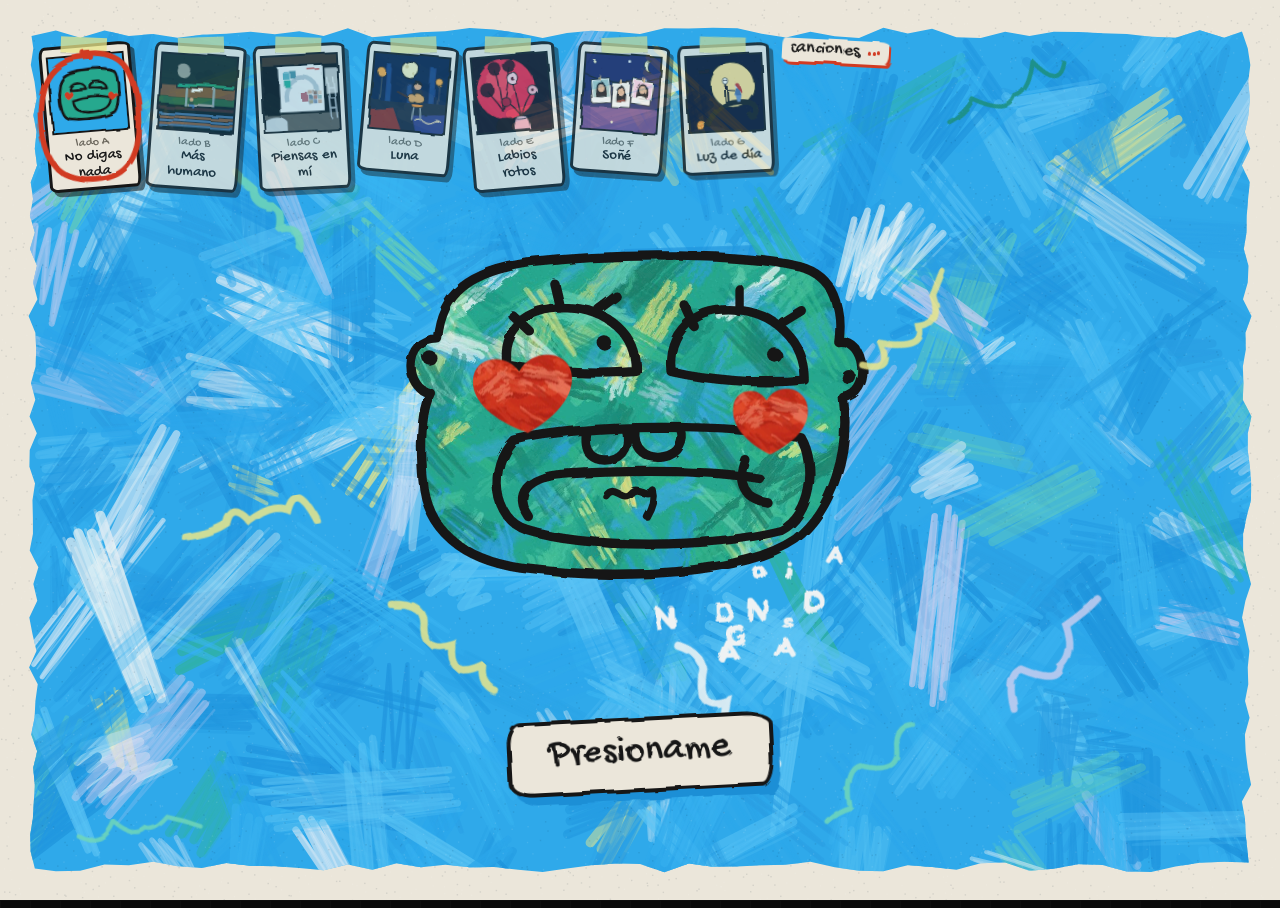
==== index.html @ a1412877 "Septima cancion" ====
<!DOCTYPE html>
<html lang="en" >
<head>
  <meta charset="UTF-8">
  <meta name="viewport" content="width=device-width, initial-scale=1.0">
  <title>ashl_eyvargas</title>
  <link rel="stylesheet" href="https://public.codepenassets.com/css/reset-2.0.min.css">
<link rel="stylesheet" href="css/style.css">
<link rel="stylesheet" href="https://fonts.googleapis.com/css2?family=Fredoka:wght@700&family=Caveat:wght@700&family=Gochi+Hand&display=swap">
<link rel="stylesheet" href="css/escena.css">
<link rel="stylesheet" href="css/humano.css">
<link rel="stylesheet" href="css/alvafro.css">
<link rel="stylesheet" href="css/luna.css">
<link rel="stylesheet" href="css/labios.css">
<link rel="stylesheet" href="css/sone.css">
<link rel="stylesheet" href="css/luz.css">

</head>
<body>
<div id="main-content">
  <div class="container" id="start-btn-container">
    <button id="start-btn" class="button"></button>
  </div>
  <audio id="bg-music" src="musica/LATIN MAFIA - No digas nada (LYRIC VIDEO).mp3" preload="none"></audio>
  <div id="escena"></div>
  <div id="escena-humano"></div>
  <div id="escena-alvafro"></div>
  <div id="escena-luna"></div>
  <div id="escena-labios"></div>
  <div id="escena-sone"></div>
  <div id="escena-luz"></div>
  <div id="subtitulo"></div>
  <canvas id="galaxy-canvas" style="display:none;opacity:0;will-change:opacity;position:fixed;top:0;left:0;width:100vw;height:100vh;z-index:10;"></canvas>
  <div class="wrapper" style="display:none;">
      <div class="flower"></div>
  </div>
  <div class="flower-message" style="display:none;"></div>
</div>
<style>
/* Eliminado keyframes spin: no se usa loader */
</style>
<!-- partial -->
<script src="js/main.js" defer></script>
<script src="js/letra.js" defer></script>
<script src="js/escena.js" defer></script>
<script src="js/letra-humano.js" defer></script>
<script src="js/escena-humano.js" defer></script>
<script src="js/letra-alvafro.js" defer></script>
<script src="js/escena-alvafro.js" defer></script>
<script src="js/letra-luna.js" defer></script>
<script src="js/escena-luna.js" defer></script>
<script src="js/letra-labios.js" defer></script>
<script src="js/escena-labios.js" defer></script>
<script src="js/letra-sone.js" defer></script>
<script src="js/escena-sone.js" defer></script>
<script src="js/letra-luz.js" defer></script>
<script src="js/escena-luz.js" defer></script>
<script src="js/menu.js" defer></script>

</body>
</html>
---- css/style.css ----
.flower-message {
  position: absolute;
  top: 50%;
  left: calc(50vw + 16vmin);
  transform: translateY(-50%);
  color: #fff;
  font-family: 'Montserrat', 'Arial Black', Arial, sans-serif;
  font-weight: 900;
  text-transform: uppercase;
  letter-spacing: -2px;
  z-index: 10;
  white-space: nowrap;
  opacity: 0;
  transition: opacity 0.7s;
  /* Solo texto, sin fondo ni contorno */
  /* Removed font-size, background, padding, border, shadow, and extra spacing */
}
HTML, BODY {
  height: 100%;
  overflow: hidden;
}

BODY {
  background: #0a0a0a;
  background-image: linear-gradient(#0f0f0f 1px, transparent 1px), linear-gradient(to right, #0f0f0f 1px, transparent 1px);
  background-size: 3.3333333333vmin 3.3333333333vmin;
}

.range {
  /* display: none; */
  position: absolute;
}

.wrapper {
  position: absolute;
  top: 0;
  right: 0;
  bottom: 0;
  left: 0;
  margin: auto;
  width: 10vmin;
  height: 10vmin;
  font-size: 10vmin;
  transform: rotateX(-45deg);
  transform-style: preserve-3d;
  animation: move-left 1.5s cubic-bezier(.7,0,.3,1) 1 forwards;
}
@keyframes move-left {
  0% {
    transform: rotateX(-45deg) translateX(0);
  }
  100% {
    transform: rotateX(-45deg) translateX(-20vw);
  }
}

@keyframes move-up {
  0% {
    transform: rotateX(-45deg) translateY(0);
  }
  100% {
    transform: rotateX(-45deg) translateY(-15vh);
  }
}

@media (max-width: 480px) {
  .wrapper {
    width: 25vmin !important;
    height: 25vmin !important;
    font-size: 15vmin !important;
    animation: move-up 1.2s cubic-bezier(.7,0,.3,1) 1 forwards !important;
    left: 43% !important;
    transform: translateX(-50%) rotateX(-45deg) !important;
  }
  .flower-message {
    position: fixed !important;
    top: auto !important;
    bottom: 10vh !important;
    left: 50% !important;
    transform: translateX(-50%) !important;
    white-space: normal !important;
    font-size: 8vmin !important;
    text-align: center !important;
    max-width: 90vw !important;
    z-index: 100 !important;
  }
}

@media (min-width: 481px) and (max-width: 768px) {
  .wrapper {
    width: 20vmin !important;
    height: 20vmin !important;
    font-size: 12vmin !important;
  }
}

@media (min-width: 769px) and (max-width: 1024px) {
  .wrapper {
    width: 15vmin !important;
    height: 15vmin !important;
    font-size: 10vmin !important;
  }
}

@media (min-width: 1025px) {
  .wrapper {
    width: 12vmin !important;
    height: 12vmin !important;
    font-size: 8vmin !important;
  }
  .flower-message {
    font-size: 6vmin !important;
    left: calc(50vw + 28vmin) !important;
    transform: translateY(-50%) !important;
  }
}

.flower {
  width: 10vmin;
  height: 10vmin;
  -webkit-animation: rotate-flower 30s linear infinite;
          animation: rotate-flower 30s linear infinite;
  transform-style: preserve-3d;
}
.flower:before {
  content: "";
  display: block;
  position: absolute;
  width: 95%;
  height: 95%;
  top: 0;
  right: 0;
  bottom: 0;
  left: 0;
  margin: auto;
  background: radial-gradient(circle, hsl(340,80%,85%) 0%, hsl(320,70%,65%) 60%, hsl(0, 12%, 75%) 100%);   /* Followers - Color de centro */
  border-radius: 50%;
  transform: rotateX(90deg);
}

.petal {
  position: absolute;
  z-index: 20;
  bottom: 80%;
  left: -10vmin;
  transform-style: preserve-3d;
  transform-origin: bottom;
}

.box {
  width: 30vmin;
  transform-style: preserve-3d;
  transform-origin: bottom;
  -webkit-animation: rotate-box 12s infinite;
          animation: rotate-box 12s infinite;
}

.shape {
  width: 0.5em;
  height: 0.5em;
  margin: auto;
  background: currentColor;
  box-shadow: 0.5em 0 0 0, 1em 0 0 0, -1em 0 0 0, -0.5em 0 0 0;
  border-radius: 50%;
}

@-webkit-keyframes rotate-box {
  0% {
    transform: rotateX(3.5deg);
  }
  15% {
    transform: rotateX(3.5deg);
  }
  50% {
    transform: rotateX(-7deg);
  }
  80% {
    transform: rotateX(-7deg);
  }
  100% {
    transform: rotateX(3.5deg);
  }
}

@keyframes rotate-box {
  0% {
    transform: rotateX(3.5deg);
  }
  15% {
    transform: rotateX(3.5deg);
  }
  50% {
    transform: rotateX(-7deg);
  }
  80% {
    transform: rotateX(-7deg);
  }
  100% {
    transform: rotateX(3.5deg);
  }
}
@-webkit-keyframes rotate-flower {
  100% {
    transform: rotateY(360deg);
  }
}
@keyframes rotate-flower {
  100% {
    transform: rotateY(360deg);
  }
}

#galaxy-canvas {
  position: fixed;
  top: 0;
  left: 0;
  width: 100vw;
  height: 100vh;
  pointer-events: none;
  z-index: 1;
  background: transparent;
}

/* From Uiverse.io by Spacious74 */
.container .button {
  font-size: 1.4em;
  padding: 0.6em 0.8em;
  border-radius: 0.5em;
  border: none;
  background-color: #000;
  color: #fff;
  cursor: pointer;
  box-shadow: 2px 2px 3px #000000b4;
}

@media (min-width: 1025px) {
  .container .button {
    font-size: 2.2em;
    padding: 1em 1.5em;
  }
}
.container {
  position: relative;
  padding: 3px;
  background: linear-gradient(90deg, #03a9f4, #f441a5);
  border-radius: 0.9em;
  transition: all 0.4s ease;
}
.container::before {
  content: "";
  position: absolute;
  inset: 0;
  margin: auto;
  border-radius: 0.9em;
  z-index: -10;
  filter: blur(0);
  transition: filter 0.4s ease;
}
.container:hover::before {
  background: linear-gradient(90deg, #03a9f4, #f441a5);
  filter: blur(1.2em);
}
.container:active::before {
  filter: blur(0.2em);
}
---- css/escena.css ----
/* Escena 3D inspirada en la portada "No digas nada": trazos azul/verde, corazones rojos y carita de crayón */
#escena {
  position: fixed;
  inset: 0;
  z-index: 1;
  overflow: hidden;
  opacity: 0;
  pointer-events: none;
  transition: opacity 1.5s;
  perspective: 900px;
  background: #ebe5d8; /* papel */
}
#escena.visible { opacity: 1; }

/* 3 cuadros del fondo que se alternan (animación a mano) */
#escena .lienzo {
  position: absolute;
  inset: 0;
  width: 100%;
  height: 100%;
  opacity: 0;
}

/* mundo 3D que sigue al mouse */
#escena .mundo {
  position: absolute;
  inset: 0;
  transform-style: preserve-3d;
  transform: rotateX(var(--rx, 0deg)) rotateY(var(--ry, 0deg));
  transition: transform .2s ease-out;
}

/* la ilustración: se mueve "a saltitos" como stop-motion */
.carita {
  position: absolute;
  top: 50%;
  left: 50%;
  width: 54vmin;
  height: 45vmin;
  margin: -24vmin 0 0 -27vmin;
  transform-style: preserve-3d;
  animation: carita-flota 5s steps(20) infinite;
}
@keyframes carita-flota {
  0%, 100% { transform: translateY(0) rotateY(-8deg) rotateZ(-1.5deg); }
  25%      { transform: translateY(-1.2vmin) rotateY(0) rotateZ(0) scale(1.02, .98); }
  50%      { transform: translateY(-2vmin) rotateY(8deg) rotateZ(1.5deg); }
  75%      { transform: translateY(-.8vmin) rotateY(0) rotateZ(0) scale(.98, 1.02); }
}
.carita svg * { transform-box: fill-box; }

/* las líneas de marcador se dibujan solas al aparecer */
.carita.dibujando .linea {
  stroke-dasharray: 1;
  animation: trazar 2.4s steps(24) both;
}
.carita.dibujando .ojo .linea { animation-delay: .6s; }
.carita.dibujando .boca .linea { animation-delay: 1.1s; }
@keyframes trazar { from { stroke-dashoffset: 1; } to { stroke-dashoffset: 0; } }
.carita.dibujando .cor { animation: aparece-cor .6s steps(4) 2.2s both, latido 1s steps(4) 2.8s infinite; }
@keyframes aparece-cor { from { transform: scale(0) rotate(-20deg); } to { transform: scale(1); } }
.carita.dibujando .titulo { animation: aparece .5s steps(3) 2.8s both; }
@keyframes aparece { from { opacity: 0; } to { opacity: 1; } }

/* parpadeo */
.carita .ojo {
  transform-origin: center bottom;
  animation: parpadeo 4.5s steps(1) infinite;
}
@keyframes parpadeo {
  0%, 93%, 100% { transform: scaleY(1); }
  95%           { transform: scaleY(.12); }
}
/* pupilas que miran a los lados, a saltos */
.carita .pupila { animation: mirar 6s steps(1) infinite; }
@keyframes mirar {
  0%, 100% { transform: translate(0, 0); }
  20%      { transform: translate(-14px, 4px); }
  45%      { transform: translate(-14px, 4px); }
  55%      { transform: translate(6px, -6px); }
  80%      { transform: translate(-4px, 8px); }
}
/* puntitos de las orejas */
.carita .punto { animation: tiembla .5s steps(2) infinite; }
@keyframes tiembla {
  0%, 100% { transform: translate(0, 0); }
  50%      { transform: translate(2px, -2px); }
}
/* boca nerviosa */
.carita .boca { transform-origin: center; animation: boca 2.2s steps(6) infinite; }
@keyframes boca {
  0%, 100% { transform: scale(1, 1); }
  30%      { transform: scale(1.02, .95) translateY(4px); }
  60%      { transform: scale(.99, 1.04) translateY(-3px); }
}
.carita .nervio { animation: tiembla .35s steps(2) infinite; }
/* corazones de las mejillas */
.carita .cor { transform-origin: center; animation: latido 1s steps(4) infinite; }
@keyframes latido {
  0%, 100% { transform: scale(1); }
  50%      { transform: scale(1.14) rotate(-5deg); }
}
/* letras del título que bailan */
.carita .letra { transform-origin: center; animation: salta 1.4s steps(2) infinite; }
@keyframes salta {
  0%, 100% { transform: translateY(0); }
  50%      { transform: translateY(-5px); }
}

/* corazones pintados que suben a saltitos */
.corazon {
  position: absolute;
  bottom: -10vmin;
  width: 7vmin;
  height: 6vmin;
  animation: sube var(--d, 12s) steps(70) infinite;
  animation-delay: var(--w, 0s);
}
@keyframes sube {
  0%   { transform: translate3d(0, 0, var(--z)) rotate(-12deg) scale(var(--s, 1)); opacity: 0; }
  8%   { opacity: 1; }
  50%  { transform: translate3d(calc(var(--x, 0) / 2), -62vh, var(--z)) rotate(12deg) scale(var(--s, 1)); }
  100% { transform: translate3d(var(--x, 0), -125vh, var(--z)) rotate(-12deg) scale(var(--s, 1)); opacity: 0; }
}

/* rayones de crayón que se dibujan solos y se borran */
.rayon {
  position: absolute;
  width: 22vmin;
  height: 9vmin;
}
.rayon path {
  stroke-dasharray: 1;
  animation: rayar var(--d, 7s) steps(28) infinite;
  animation-delay: var(--w, 0s);
}
@keyframes rayar {
  0%   { stroke-dashoffset: 1; opacity: .85; }
  40%  { stroke-dashoffset: 0; opacity: .85; }
  75%  { stroke-dashoffset: 0; opacity: .85; }
  100% { stroke-dashoffset: -1; opacity: 0; }
}

/* subtítulos */
#subtitulo {
  position: fixed;
  left: 50%;
  bottom: 6vh;
  transform: translateX(-50%);
  z-index: 120;
  width: max-content;
  max-width: 88vw;
  text-align: center;
  line-height: 1.15;
  opacity: 0;
  pointer-events: none;
  filter: url(#marcador); /* el texto también "hierve" como la ilustración */
}
#subtitulo.on { opacity: 1; }
#subtitulo .palabra {
  display: inline-block;
  transform: rotate(var(--rot));
  animation: palabra .4s steps(3) both;
  animation-delay: calc(var(--i) * 90ms);
}
@keyframes palabra {
  from { opacity: 0; transform: translateY(.4em) rotate(calc(var(--rot) * -3)) scale(.6); }
  to   { opacity: 1; transform: rotate(var(--rot)) scale(1); }
}
/* coros de fondo (lo que va entre paréntesis): rojo como los corazones */
#subtitulo .eco {
  display: inline-block;
  margin-left: .3em;
  font-family: 'Caveat', cursive;
  font-weight: 700;
  font-size: .7em;
  text-transform: none;
  letter-spacing: 0;
  color: #e0452a;
  -webkit-text-stroke: 0;
  text-shadow: 1px 1px 0 #161616;
}

/* INTRO: susurro, letra a mano fina en blanco */
#subtitulo.sub-intro {
  font-family: 'Caveat', cursive;
  font-weight: 700;
  font-size: clamp(24px, 4.6vmin, 52px);
  color: #f4f7f2;
  text-shadow: 2px 2px 0 #161616;
  letter-spacing: .5px;
}
#subtitulo.sub-intro .palabra { animation-duration: .7s; }

/* CORO: letras gordas blancas con contorno negro, como "No DiGAs NADA" */
#subtitulo.sub-coro {
  font-family: 'Fredoka', 'Arial Rounded MT Bold', sans-serif;
  font-weight: 700;
  font-size: clamp(26px, 5.6vmin, 64px);
  color: #eef2f3;
  -webkit-text-stroke: .07em #161616;
  paint-order: stroke fill;
  text-shadow: .06em .08em 0 #1f8fd6;
}
#subtitulo.sub-coro .palabra:nth-child(4n+1) { text-transform: uppercase; }
#subtitulo.sub-coro .palabra { animation-name: palabra-coro; }
@keyframes palabra-coro {
  0%   { opacity: 0; transform: scale(1.6) rotate(calc(var(--rot) * 4)); }
  60%  { opacity: 1; transform: scale(.9) rotate(var(--rot)); }
  100% { opacity: 1; transform: scale(1) rotate(var(--rot)); }
}

/* VERSO: marcador negro sobre una tira de papel, como una nota escrita */
#subtitulo.sub-verso {
  font-family: 'Gochi Hand', 'Comic Sans MS', cursive;
  font-size: clamp(20px, 4vmin, 44px);
  color: #161616;
  background: #ebe6da;
  padding: .15em .7em .25em;
  border-radius: 3px 12px 4px 10px / 10px 4px 12px 3px;
  box-shadow: .15em .2em 0 #1f8fd6;
  transform: translateX(-50%) rotate(-1.2deg);
}
#subtitulo.sub-verso .eco { text-shadow: none; }

@media (max-width: 480px) {
  .carita { top: 55%; width: 84vmin; height: 70vmin; margin: -35vmin 0 0 -42vmin; }
  #subtitulo { bottom: 4vh; }
}

/* ---- botón de inicio: etiqueta de papel escrita con marcador ---- */
#start-btn-container {
  top: auto !important;
  bottom: 12vh !important;
  padding: 0 !important;
  background: none !important;
  transform: translateX(-50%) rotate(-3deg) !important;
}
#start-btn-container::before { display: none !important; }
#start-btn-container .button {
  font-family: 'Gochi Hand', 'Comic Sans MS', cursive;
  font-size: clamp(22px, 4.2vmin, 40px);
  color: #161616;
  background: #ebe6da;
  border: 4px solid #161616;
  border-radius: 14px 30px 12px 26px / 24px 12px 28px 14px; /* borde chueco, hecho a mano */
  padding: .25em 1em .35em;
  box-shadow: .18em .22em 0 #1f8fd6;
  cursor: pointer;
  filter: url(#marcador);
  animation: boton-salta 1.4s steps(2) infinite;
}
#start-btn-container .button:hover { background: #fff; box-shadow: .18em .22em 0 #d0351f; }
#start-btn-container .button:active { transform: translate(.12em, .15em); box-shadow: .06em .07em 0 #1f8fd6; }
@keyframes boton-salta {
  0%, 100% { transform: rotate(0); }
  50%      { transform: rotate(2deg) translateY(-3px); }
}

/* ---- mensajes de la flor: mismo estilo que el título de la portada ---- */
.flower-message {
  font-family: 'Fredoka', 'Arial Rounded MT Bold', sans-serif !important;
  font-weight: 700 !important;
  text-transform: none !important;
  letter-spacing: 0 !important;
  line-height: 1.1;
  color: #eef2f3;
  -webkit-text-stroke: .07em #161616;
  paint-order: stroke fill;
  text-shadow: .06em .08em 0 #1f8fd6;
  white-space: normal !important;
  filter: url(#marcador);
}
/* esquina de arriba a la derecha (frente al menú de canciones), para no tapar la escena */
@media (min-width: 481px) {
  .flower-message {
    position: fixed !important;
    font-size: clamp(20px, 3.6vmin, 42px) !important;
    top: calc(3.5vmin + 18px) !important;
    left: auto !important;
    right: calc(3.5vmin + 22px);
    max-width: 22vw;
    text-align: right;
    transform: rotate(3deg) !important;
  }
}
@media (max-width: 480px) {
  .flower-message {
    top: 9vh !important;
    bottom: auto !important;
    font-size: 9vmin !important;
    transform: translateX(-50%) rotate(-3deg) !important;
  }
  #start-btn-container { bottom: 6vh !important; }
}

/* sin la flor 3D: la ilustración es la protagonista */
.wrapper { display: none !important; }
---- css/humano.css ----
/* Escena "Más humano" (parada de autobús de noche), menú de canciones y transición de crayón */
#escena-humano {
  position: fixed;
  inset: 0;
  z-index: 1;
  overflow: hidden;
  opacity: 0;
  pointer-events: none;
  transition: opacity 1.5s;
  perspective: 900px;
  background: #0c110f;
}
#escena-humano.visible { opacity: 1; }
/* el cambio de escena ocurre debajo del borrón: sin fundido */
body.cambiando #escena, body.cambiando #escena-humano { transition: none !important; }

#escena-humano .mundo {
  position: absolute;
  inset: 0;
  transform-style: preserve-3d;
  transform: rotateX(var(--rx, 0deg)) rotateY(var(--ry, 0deg));
  transition: transform .2s ease-out;
}
#escena-humano .capa { position: absolute; inset: -5%; }
#escena-humano .capa-fondo { transform: translateZ(-60px) scale(1.07); }
#escena-humano .capa-calle { transform: translateZ(30px) scale(.97); }
/* solo lo que se anima gira/escala sobre sí mismo (los transform="" del SVG quedan intactos) */
#escena-humano :is(.luz, .halo-poste, .brillo-panel, .chico, .cabeza, .ojos, .pie-d, .corh, .reflejos, .charcos ellipse, .letra, .lluvia path) { transform-box: fill-box; }

/* marco de papel: 3 cuadros que se alternan */
#escena-humano .marco {
  position: absolute;
  inset: 0;
  width: 100%;
  height: 100%;
  opacity: 0;
}

/* luces de la ciudad entre los árboles */
#escena-humano .luz { animation: titila var(--d, 3s) steps(3) infinite; animation-delay: var(--w, 0s); }
@keyframes titila {
  0%, 100% { opacity: .9; }
  50%      { opacity: .25; }
}
#escena-humano .halo-poste { transform-origin: center; animation: halo 3s steps(3) infinite; }
@keyframes halo {
  0%, 100% { transform: scale(1); opacity: .8; }
  50%      { transform: scale(1.15); opacity: 1; }
}

/* la parada se dibuja sola con marcador */
.capa-parada.dibujando .linea {
  stroke-dasharray: 1;
  animation: trazar 2.4s steps(24) both;
}
.capa-parada.dibujando .chico .linea { animation-delay: .9s; }

/* letrero luminoso que parpadea como lámpara vieja */
#escena-humano .brillo-panel { transform-origin: center; animation: foco-viejo 7s steps(1) infinite; }
@keyframes foco-viejo {
  0%, 60%, 64%, 67%, 100% { opacity: 1; }
  62%, 66%                { opacity: .35; }
}
#escena-humano .foco { animation: titila 2.6s steps(2) infinite; }
/* tira de luces turquesa que "corre" */
#escena-humano .leds { animation: leds 1.2s steps(4) infinite; }
@keyframes leds { to { stroke-dashoffset: -23; } }

/* el chico: respira, mira a los lados y mueve un pie, a saltitos */
#escena-humano .chico { transform-origin: center bottom; animation: respira 3.2s steps(4) infinite; }
@keyframes respira {
  0%, 100% { transform: scale(1, 1); }
  50%      { transform: scale(1.015, .985); }
}
#escena-humano .cabeza { transform-origin: center bottom; animation: mira 7s steps(1) infinite; }
@keyframes mira {
  0%, 100% { transform: translate(0, 0) rotate(0); }
  25%      { transform: translate(-3px, 0) rotate(-6deg); }
  50%      { transform: translate(-3px, 1px) rotate(-6deg); }
  70%      { transform: translate(2px, 0) rotate(5deg); }
}
#escena-humano .ojos { animation: parpadeo 4.5s steps(1) infinite; transform-origin: center; }
#escena-humano .pie-d { transform-origin: left center; animation: pie 1.6s steps(2) infinite; }
@keyframes pie {
  0%, 100% { transform: rotate(0); }
  50%      { transform: rotate(-14deg) translateY(-2px); }
}

/* corazones que salen del chico (solo en el coro) */
#escena-humano .corazones { opacity: 0; transition: opacity .6s steps(3); }
#escena-humano .corh { animation: sube-cor var(--d, 4s) steps(24) infinite; animation-delay: var(--w, 0s); }
@keyframes sube-cor {
  0%   { transform: translate(0, 0) rotate(-10deg); opacity: 0; }
  15%  { opacity: 1; }
  100% { transform: translate(var(--x, 0), -300px) rotate(12deg); opacity: 0; }
}

/* calle: reflejos que tiemblan en el agua */
#escena-humano .reflejos { animation: reflejo 1.4s steps(3) infinite; transform-origin: center top; }
@keyframes reflejo {
  0%, 100% { transform: scale(1, 1); opacity: .9; }
  50%      { transform: scale(1.06, .97); opacity: .65; }
}
/* auto que pasa de vez en cuando */
#escena-humano .auto { animation: pasa-auto 14s steps(40) infinite; animation-delay: 4s; transform: translateX(-600px); }
@keyframes pasa-auto {
  0%        { transform: translateX(1600px); }
  28%, 100% { transform: translateX(-600px); }
}
/* título pintado en el asfalto, letras que bailan */
#escena-humano .letra { transform-origin: center; animation: salta 1.4s steps(2) infinite; }
#escena-humano .titulo { animation: aparece .5s steps(3) 2.2s both; }

/* lluvia y charcos (en los versos) */
#escena-humano .lluvia, #escena-humano .charcos { opacity: 0; transition: opacity 1.2s steps(4); }
#escena-humano .lluvia path { animation: llueve var(--d, 1s) steps(6) infinite; animation-delay: var(--w, 0s); }
@keyframes llueve {
  from { transform: translate(0, 0); }
  to   { transform: translate(-40px, 900px); }
}
#escena-humano .charcos ellipse { transform-origin: center; animation: charco var(--d, 2s) steps(5) infinite; animation-delay: var(--w, 0s); }
@keyframes charco {
  0%   { transform: scale(.2); opacity: .9; }
  100% { transform: scale(1.6); opacity: 0; }
}

/* qué cambia con cada parte de la canción */
#escena-humano.s-verso .lluvia { opacity: .8; }
#escena-humano.s-verso .charcos { opacity: 1; }
#escena-humano.s-coro .corazones { opacity: 1; }
#escena-humano.s-coro .brillo-panel { animation: none; transform: scale(1.35); }
#escena-humano.s-coro .leds { animation-duration: .5s; }
#escena-humano.s-coro .cabeza { animation: mira-arriba 3s steps(2) infinite; }
@keyframes mira-arriba {
  0%, 100% { transform: translateY(-2px) rotate(-10deg); }
  50%      { transform: translateY(-3px) rotate(8deg); }
}
#escena-humano.s-intro .brillo-panel { opacity: .6; }

/* ---- colores de cada canción en los subtítulos, el botón y los mensajes ---- */
body.cancion-humano #subtitulo.sub-coro { text-shadow: .06em .08em 0 #e07a35; }
body.cancion-humano #subtitulo.sub-verso { box-shadow: .15em .2em 0 #1f9a6e; }
body.cancion-humano #subtitulo .eco { color: #f08a4a; }
body.cancion-humano #start-btn-container .button { box-shadow: .18em .22em 0 #1f9a6e; }
body.cancion-humano .flower-message { text-shadow: .06em .08em 0 #e07a35; }

/* ---- menú de canciones: portaditas pegadas con cinta ---- */
#discos {
  position: fixed;
  top: calc(3.5vmin + 12px);
  left: calc(3.5vmin + 12px);
  z-index: 130;
  display: flex;
  align-items: flex-start;
  gap: 14px;
  font-family: 'Gochi Hand', 'Comic Sans MS', cursive;
}
.discos-titulo {
  position: absolute;
  top: -.2em;
  left: calc(100% + 10px);
  white-space: nowrap;
  font-size: 18px;
  color: #161616;
  background: #ebe6da;
  padding: 0 .5em .1em;
  border-radius: 3px 10px 4px 8px / 8px 4px 10px 3px;
  box-shadow: .12em .16em 0 #d13a22;
  transform: rotate(3deg);
  filter: url(#marcador);
}
/* ecualizador de crayón cuando suena la música */
.ecualizador { display: inline-flex; gap: 2px; align-items: flex-end; height: .7em; margin-left: .2em; }
.ecualizador i { display: block; width: 3px; height: 30%; background: #d13a22; border-radius: 2px; }
body.sonando .ecualizador i { animation: eq .5s steps(3) infinite; }
body.sonando .ecualizador i:nth-child(2) { animation-delay: -.2s; }
body.sonando .ecualizador i:nth-child(3) { animation-delay: -.35s; }
@keyframes eq {
  0%, 100% { height: 30%; }
  50%      { height: 100%; }
}

.disco {
  position: relative;
  display: flex;
  flex-direction: column;
  align-items: center;
  width: 92px;
  padding: 7px 7px 6px;
  background: #ebe6da;
  border: 3px solid #161616;
  border-radius: 6px 12px 5px 10px / 10px 5px 12px 6px;
  box-shadow: .25em .3em 0 rgba(22, 22, 22, .55);
  color: #161616;
  font: inherit;
  cursor: pointer;
  transform: rotate(var(--rot));
  transition: transform .15s steps(2), opacity .3s;
  opacity: .78;
}
.disco:hover, .disco:focus-visible { transform: rotate(0) scale(1.08); opacity: 1; outline: none; }
.disco.activo { opacity: 1; }
.disco .cinta {
  position: absolute;
  top: -10px;
  left: 50%;
  width: 46px;
  height: 16px;
  margin-left: -23px;
  background: rgba(233, 230, 138, .75);
  transform: rotate(calc(var(--rot) * -1.5));
  box-shadow: 0 1px 0 rgba(0, 0, 0, .15);
}
.disco .portadita {
  display: block;
  width: 74px;
  height: 74px;
  border: 2px solid #161616;
  overflow: hidden;
  filter: url(#marcador);
}
.disco .portadita svg { display: block; width: 100%; height: 100%; }
.disco-lado { font-size: 12px; line-height: 1; margin-top: 5px; color: #6a665c; }
.disco-nombre { font-size: 15px; line-height: 1.05; text-align: center; }
/* círculo rojo de marcador alrededor de la canción que suena */
.disco .circulo {
  position: absolute;
  inset: -14px -12px;
  width: calc(100% + 24px);
  height: calc(100% + 28px);
  pointer-events: none;
  overflow: visible;
  filter: url(#marcador);
}
.disco .circulo path { stroke-dasharray: 1; stroke-dashoffset: 1; }
.disco.activo .circulo path { animation: trazar .7s steps(10) both; }
.disco.activo .portadita { animation: boton-salta 1.4s steps(2) infinite; }

/* borrón de crayón que tapa la pantalla al cambiar de canción */
#borron {
  position: fixed;
  inset: 0;
  width: 100vw;
  height: 100vh;
  z-index: 125;
  display: none;
  pointer-events: none;
  opacity: 1;
}
#borron.fuera { opacity: 0; transition: opacity .6s steps(5); }

@media (max-width: 480px) {
  #discos { top: 14px; left: 10px; gap: 6px; }
  .disco { width: 46px; padding: 4px 4px 3px; border-width: 2px; }
  .disco .portadita { width: 36px; height: 36px; }
  .disco-nombre, .disco-lado { display: none; }
  .discos-titulo { font-size: 14px; }
  .flower-message { top: calc(9vh + 56px) !important; }
}

/* pantallas verticales: el recorte deja ver solo el centro, el título se acomoda bajo la parada */
@media (max-aspect-ratio: 1/1) {
  #escena-humano .titulo { transform: translate(54px, 236px) scale(.6); }
}
---- css/alvafro.css ----
/* Escena "Piensas en mí" (estudio con el muro de fotos) */
#escena-alvafro {
  position: fixed;
  inset: 0;
  z-index: 1;
  overflow: hidden;
  opacity: 0;
  pointer-events: none;
  transition: opacity 1.5s;
  perspective: 900px;
  background: #0d0b0a;
}
#escena-alvafro.visible { opacity: 1; }
body.cambiando #escena-alvafro { transition: none !important; }

#escena-alvafro .mundo {
  position: absolute;
  inset: 0;
  transform-style: preserve-3d;
  transform: rotateX(var(--rx, 0deg)) rotateY(var(--ry, 0deg));
  transition: transform .2s ease-out;
}
#escena-alvafro .capa { position: absolute; inset: -5%; }
#escena-alvafro .capa-fondo { transform: translateZ(-70px) scale(1.08); }
#escena-alvafro .capa-frente { transform: translateZ(35px) scale(.965); }
#escena-alvafro :is(.aletea, .ojos, .pup, .papel, .telefono, .tela, .softbox, .softbox-luz, .foco-muro, .letra, .ch, .cor-tuyo, .flash) { transform-box: fill-box; }
#escena-alvafro .marco { position: absolute; inset: 0; width: 100%; height: 100%; opacity: 0; }

/* las líneas de marcador se dibujan solas al llegar */
#escena-alvafro.dibujando .linea { stroke-dasharray: 1; animation: trazar 2.4s steps(24) both; }
#escena-alvafro.dibujando .capa-frente .linea { animation-delay: .7s; }

/* manchas de pintura que alguien sigue frotando en el muro */
#escena-alvafro .manchas path { stroke-dasharray: 1; animation: frota var(--d, 10s) steps(30) infinite; animation-delay: var(--w, 0s); }
@keyframes frota {
  0%   { stroke-dashoffset: 1; opacity: 0; }
  10%  { opacity: 1; }
  45%  { stroke-dashoffset: 0; opacity: 1; }
  80%  { stroke-dashoffset: 0; opacity: .6; }
  100% { stroke-dashoffset: 0; opacity: 0; }
}

/* ojos: siguen al mouse (.sigue) y pasean solos (.pup); parpadean */
#escena-alvafro .sigue {
  transform: translate(calc(var(--px, 0) * var(--m, 1) * 1px), calc(var(--py, 0) * var(--m, 1) * .8px));
  transition: transform .25s steps(3);
}
#escena-alvafro .pup { animation: pasea 6s steps(1) infinite; }
@keyframes pasea {
  0%, 100% { transform: translate(0, 0); }
  30%      { transform: translate(-.8px, .3px); }
  55%      { transform: translate(.8px, -.3px); }
  80%      { transform: translate(.2px, .6px); }
}
#escena-alvafro .ojos { transform-origin: center; animation: parpadeo 5s steps(1) infinite; }
/* las fotos se mueven un poquito, como si las moviera el aire */
#escena-alvafro .aletea { transform-origin: center top; animation: aletea 3s steps(3) infinite; animation-delay: var(--w, 0s); }
@keyframes aletea {
  0%, 100% { transform: rotate(0); }
  50%      { transform: rotate(1.2deg); }
}

/* luz del estudio */
#escena-alvafro .foco-muro { transform-origin: center; animation: foco-estudio 4s steps(3) infinite; }
@keyframes foco-estudio {
  0%, 100% { opacity: .85; }
  50%      { opacity: 1; }
}
#escena-alvafro .softbox-luz { animation: titila 2.8s steps(2) infinite; }
#escena-alvafro .tela { transform-origin: center top; animation: tela 4.5s steps(6) infinite; }
@keyframes tela {
  0%, 100% { transform: skewX(0) scaleY(1); }
  50%      { transform: skewX(-1.5deg) scaleY(1.01); }
}

/* título pintado: letras que bailan */
#escena-alvafro .letra { transform-origin: center; animation: salta 1.4s steps(2) infinite; }
#escena-alvafro .titulo { animation: aparece .5s steps(3) 2.2s both; }

/* "me pregunto": se escribe "¿piensas en mí?" y los papeles se agitan */
#escena-alvafro .nota .ch { opacity: 0; }
#escena-alvafro.pregunto .nota .ch { animation: escribe .3s steps(1) both; animation-delay: calc(var(--i) * 110ms); }
@keyframes escribe { from { opacity: 0; } to { opacity: 1; } }
#escena-alvafro.pregunto .papel { animation: papel .6s steps(2) infinite; animation-delay: var(--w, 0s); transform-origin: center; }
@keyframes papel {
  0%, 100% { transform: rotate(0) translateY(0); }
  50%      { transform: rotate(8deg) translateY(-4px); }
}
#escena-alvafro.pregunto .aletea { animation-duration: .9s; }

/* "tú y yo": círculo rojo alrededor de las dos fotos + corazón que late */
#escena-alvafro .tuyyo-marca { opacity: 0; transition: opacity .3s steps(2); }
#escena-alvafro .circulo-rojo { stroke-dasharray: 1; stroke-dashoffset: 1; }
#escena-alvafro.tuyyo .tuyyo-marca { opacity: 1; }
#escena-alvafro.tuyyo .circulo-rojo { animation: trazar .8s steps(12) both; }
#escena-alvafro.tuyyo .cor-tuyo { transform-origin: center; animation: aparece-cor .5s steps(4) .7s both, latido 1s steps(4) 1.2s infinite; }
#escena-alvafro.tuyyo :is(.tu, .yo) { animation: tuyyo 1s steps(2) infinite; }
@keyframes tuyyo {
  0%, 100% { transform: rotate(0) scale(1); }
  50%      { transform: rotate(-3deg) scale(1.08); }
}
#escena-alvafro.tuyyo .yo { animation-delay: -.5s; }

/* "todo el mundo está observando": todas las fotos te miran, celulares y flashes en la oscuridad */
#escena-alvafro.mirando .sigue { transform: none; }
#escena-alvafro.mirando .pup { animation: none; transform: scale(1.25); transform-origin: center; }
#escena-alvafro.mirando .ojos { animation: abre .3s steps(2) both; }
@keyframes abre { to { transform: scale(1.18); } }
#escena-alvafro .telefono { opacity: 0; transform: translateY(40px); transition: opacity .4s steps(3), transform .4s steps(3); }
#escena-alvafro.mirando .telefono { opacity: 1; transform: translateY(0); transition-delay: var(--w, 0s); }
#escena-alvafro .flash { opacity: 0; }
#escena-alvafro.mirando .flash { animation: flash 2.6s steps(1) infinite; animation-delay: var(--w, 0s); }
@keyframes flash {
  0%, 8%, 100% { opacity: 0; }
  3%           { opacity: 1; }
}
#escena-alvafro .destello { position: absolute; inset: 0; background: #fff; opacity: 0; pointer-events: none; }
#escena-alvafro.mirando .destello { animation: destello 3.4s steps(1) infinite 1s; }
@keyframes destello {
  0%, 4%, 100% { opacity: 0; }
  2%           { opacity: .55; }
}
#escena-alvafro.mirando .softbox-luz { animation-duration: .5s; }

/* pantallas verticales: el recorte deja ver el centro del muro */
@media (max-aspect-ratio: 1/1) {
  #escena-alvafro .firma { transform: translate(128px, 0); }
}

/* ---- colores de esta canción en los subtítulos, el botón y los mensajes ---- */
body.cancion-alvafro #subtitulo.sub-coro { text-shadow: .06em .08em 0 #6f8796; }
body.cancion-alvafro #subtitulo.sub-verso { box-shadow: .15em .2em 0 #c8332a; }
body.cancion-alvafro #subtitulo .eco { color: #e0452a; }
body.cancion-alvafro #start-btn-container .button { box-shadow: .18em .22em 0 #6f8796; }
body.cancion-alvafro .flower-message { text-shadow: .06em .08em 0 #c8332a; }
---- css/luna.css ----
/* Escena "Luna" (Zoé, MTV Unplugged): escenario azul con globos de luz, alfombras y la luna */
#escena-luna {
  position: fixed;
  inset: 0;
  z-index: 1;
  overflow: hidden;
  opacity: 0;
  pointer-events: none;
  transition: opacity 1.5s;
  perspective: 900px;
  background: #0a1128;
}

#escena-luna.visible {
  opacity: 1;
}

body.cambiando #escena-luna {
  transition: none !important;
}

#escena-luna .mundo {
  position: absolute;
  inset: 0;
  transform-style: preserve-3d;
  transform: rotateX(var(--rx, 0deg)) rotateY(var(--ry, 0deg));
  transition: transform .2s ease-out;
}

#escena-luna .capa {
  position: absolute;
  inset: -5%;
}

#escena-luna .capa-fondo {
  transform: translateZ(-70px) scale(1.08);
}

/* la luna va delante de la banda (en 3D lo que tiene menos Z queda detrás) */
#escena-luna .capa-luna {
  transform: translateZ(12px) scale(.988);
}

#escena-luna .capa-frente {
  transform: translateZ(35px) scale(.965);
}

#escena-luna :is(.globo, .foco, .pajaro, .cabecea, .mece, .rasguea, .rasguea2, .baqueta, .platillo, .bombo, .cabeza-leon, .pup,
  .luna, .luna-flota, .crater, .luna-parpado, .haz, .llama, .ola, .mares, .beso, .chispa, .alfombras, .letra) {
  transform-box: fill-box;
}

#escena-luna .marco {
  position: absolute;
  inset: 0;
  width: 100%;
  height: 100%;
  opacity: 0;
}

/* las líneas de marcador se dibujan solas al llegar */
#escena-luna.dibujando .linea {
  stroke-dasharray: 1;
  animation: trazar 2.4s steps(24) both;
}

/* ---- el escenario tocando ---- */
#escena-luna .globo {
  animation: luna-globo 3.2s steps(3) infinite;
  animation-delay: var(--w, 0s);
}

@keyframes luna-globo {

  0%,
  100% {
    opacity: .85;
  }

  50% {
    opacity: 1;
  }
}

#escena-luna .lampara {
  animation: luna-globo 2.6s steps(2) infinite;
}

#escena-luna .foco {
  animation: luna-reflector 5s steps(1) infinite;
  animation-delay: var(--w, 0s);
}

@keyframes luna-reflector {

  0%,
  100% {
    opacity: .95;
  }

  50% {
    opacity: .55;
  }
}

#escena-luna .pajaro {
  transform-origin: center bottom;
  animation: luna-pajaro 2.4s steps(1) infinite;
}

@keyframes luna-pajaro {

  0%,
  100% {
    transform: translate(0, 0);
  }

  35% {
    transform: translate(0, -4px);
  }

  42% {
    transform: translate(5px, 0);
  }

  75% {
    transform: translate(-3px, 0) scaleX(-1);
  }
}

#escena-luna .cabecea {
  transform-origin: center bottom;
  animation: luna-cabecea 1.6s steps(2) infinite;
  animation-delay: var(--w, 0s);
}

@keyframes luna-cabecea {

  0%,
  100% {
    transform: rotate(0);
  }

  50% {
    transform: rotate(-2.5deg) translateY(2px);
  }
}

#escena-luna .mece {
  transform-origin: center bottom;
  animation: luna-mece 4s steps(6) infinite;
}

@keyframes luna-mece {

  0%,
  100% {
    transform: rotate(-1.2deg);
  }

  50% {
    transform: rotate(1.2deg);
  }
}

#escena-luna .rasguea {
  transform-origin: left top;
  animation: luna-rasguea .8s steps(2) infinite;
}

#escena-luna .rasguea2 {
  transform-origin: right top;
  animation: luna-rasguea 1s steps(2) infinite -.3s;
}

@keyframes luna-rasguea {

  0%,
  100% {
    transform: rotate(0);
  }

  50% {
    transform: rotate(7deg);
  }
}

#escena-luna .baqueta {
  transform-origin: right top;
  animation: luna-baqueta .5s steps(2) infinite;
}

#escena-luna .baqueta.der {
  transform-origin: left top;
  animation-name: luna-baqueta-der;
  animation-delay: -.25s;
}

@keyframes luna-baqueta {

  0%,
  100% {
    transform: rotate(0);
  }

  50% {
    transform: rotate(14deg);
  }
}

@keyframes luna-baqueta-der {

  0%,
  100% {
    transform: rotate(0);
  }

  50% {
    transform: rotate(-14deg);
  }
}

#escena-luna .platillo {
  transform-origin: center;
  animation: luna-platillo 1s steps(2) infinite;
  animation-delay: var(--w, 0s);
}

@keyframes luna-platillo {

  0%,
  100% {
    transform: rotate(0);
  }

  50% {
    transform: rotate(-4deg) translateY(1px);
  }
}

#escena-luna .bombo {
  transform-origin: center;
  animation: luna-bombo 1s steps(2) infinite;
}

@keyframes luna-bombo {

  0%,
  100% {
    transform: scale(1);
  }

  50% {
    transform: scale(1.04);
  }
}

/* haz de luz que sigue al mouse */
#escena-luna .haz {
  transform-origin: center top;
  transform: rotate(calc(var(--px, 0) * -18deg));
  transition: transform .3s steps(3), opacity .6s steps(3);
}

/* título pintado */
#escena-luna .letra {
  transform-origin: center;
  animation: salta 1.4s steps(2) infinite;
}

#escena-luna .titulo {
  animation: aparece .5s steps(3) 2.2s both;
}

/* ---- la luna ---- */
#escena-luna .luna {
  transform-origin: center;
  opacity: .35;
  transform: scale(.55);
  transition: transform 1s steps(6), opacity 1s steps(6);
}

#escena-luna .luna-flota {
  transform-origin: center;
  animation: luna-flota 6s steps(12) infinite;
}

@keyframes luna-flota {

  0%,
  100% {
    transform: translateY(0) rotate(-3deg);
  }

  50% {
    transform: translateY(-8px) rotate(3deg);
  }
}

#escena-luna .luna-halo {
  opacity: .25;
  transition: opacity 1s steps(5);
}

#escena-luna .luna-ojos {
  opacity: 0;
  transition: opacity .3s steps(2);
}

#escena-luna .luna-parpado {
  transform-origin: center;
  animation: parpadeo 4.5s steps(1) infinite;
}

#escena-luna:is(.en-luna, .en-silencio, .en-mares, .en-ojos) .luna {
  opacity: 1;
  transform: scale(1);
}

#escena-luna:is(.en-luna, .en-silencio) .luna-halo {
  opacity: 1;
}

#escena-luna:is(.en-luna, .en-ojos) .luna-ojos {
  opacity: 1;
}

#escena-luna.en-crateres .crater {
  transform-origin: center;
  animation: luna-crater .8s steps(2) infinite;
  animation-delay: var(--w, 0s);
}

@keyframes luna-crater {

  0%,
  100% {
    transform: scale(1);
  }

  50% {
    transform: scale(1.35);
  }
}

/* "luna" / "ojos": León abre los ojos; con la luna la mira hacia arriba, en "ojos" te mira a ti */
#escena-luna .ojos-leon {
  opacity: 0;
  transition: opacity .3s steps(2);
}

#escena-luna:is(.en-luna, .en-ojos) .ojos-leon {
  opacity: 1;
}

#escena-luna .cabeza-leon {
  transform-origin: center bottom;
  transition: transform .5s steps(3);
}

#escena-luna.en-luna .cabeza-leon {
  transform: rotate(-7deg);
}

#escena-luna.en-luna .pup {
  transform: translate(-1.2px, -1.6px);
}

#escena-luna.en-ojos .pup {
  transform: translate(calc(var(--px, 0) * 1.4px), calc(var(--py, 0) * 1.2px));
  transition: transform .25s steps(3);
}

/* "silencio, se abre la tierra": apagón (menos la luna) y la grieta en el piso */
#escena-luna .apagon {
  opacity: 0;
  transition: opacity .8s steps(4);
}

#escena-luna.en-silencio .apagon {
  opacity: .68;
}

#escena-luna.en-silencio .haz {
  opacity: 0;
}

#escena-luna .grieta-g {
  opacity: 0;
}

#escena-luna .grieta {
  stroke-dasharray: 1;
  stroke-dashoffset: 1;
}

#escena-luna:is(.en-silencio, .en-mares) .grieta-g {
  opacity: 1;
}

#escena-luna:is(.en-silencio, .en-mares) .grieta {
  animation: trazar 1.2s steps(12) both;
}

#escena-luna .grieta-lava {
  animation: luna-globo .7s steps(2) infinite;
}

#escena-luna:is(.en-silencio, .en-mares) .alfombras {
  animation: luna-tiembla .25s steps(2) 6;
}

/* "y se alzan los mares, al compás del volcán": sube el mar y la grieta escupe chispas */
#escena-luna .mares {
  opacity: 0;
  transform: translateY(150px);
  transition: transform 1.2s steps(8), opacity .6s steps(3);
}

#escena-luna.en-mares .mares {
  opacity: 1;
  transform: translateY(0);
}

#escena-luna .ola {
  animation: luna-ola 2.4s steps(6) infinite;
  animation-delay: var(--w, 0s);
}

@keyframes luna-ola {

  0%,
  100% {
    transform: translate(0, 0);
  }

  50% {
    transform: translate(-40px, -10px);
  }
}

#escena-luna .chispa {
  opacity: 0;
}

#escena-luna.en-mares .chispa {
  animation: luna-chispa 1.4s steps(7) infinite;
  animation-delay: var(--w, 0s);
}

@keyframes luna-chispa {
  0% {
    transform: translate(0, 0);
    opacity: 1;
  }

  100% {
    transform: translate(var(--x, 0px), -150px);
    opacity: 0;
  }
}

/* "se acelera mi motor": estrobo de reflectores y todos tocan más rápido */
#escena-luna.en-motor .foco {
  animation: luna-estrobo .3s steps(1) infinite;
}

@keyframes luna-estrobo {

  0%,
  100% {
    opacity: 1;
  }

  50% {
    opacity: .1;
  }
}

#escena-luna.en-motor :is(.baqueta, .rasguea, .rasguea2) {
  animation-duration: .24s;
}

#escena-luna.en-motor .bombo {
  animation-duration: .4s;
}

#escena-luna.en-motor :is(.platillo, .cabecea) {
  animation-duration: .5s;
}

#escena-luna.en-motor .alfombras {
  animation: luna-tiembla .2s steps(2) infinite;
}

@keyframes luna-tiembla {

  0%,
  100% {
    transform: translate(0, 0);
  }

  50% {
    transform: translate(3px, -2px);
  }
}

/* "me da fiebre, me hago fuego": globos rojos, tinte cálido y llamas al frente */
#escena-luna .halo-fuego {
  opacity: 0;
  transition: opacity .4s steps(3);
}

#escena-luna .globo-luz {
  transition: fill .4s steps(3);
}

#escena-luna.en-fuego .halo-fuego {
  opacity: 1;
}

#escena-luna.en-fuego .globo-luz {
  fill: #e2502f;
}

#escena-luna.en-fuego .globo {
  animation-duration: .6s;
}

#escena-luna .tinte-fuego {
  opacity: 0;
  transition: opacity .6s steps(3);
}

#escena-luna.en-fuego .tinte-fuego {
  opacity: .16;
}

#escena-luna .llama {
  opacity: 0;
  transform-origin: center bottom;
  transform: scaleY(.2);
  transition: opacity .3s steps(2);
}

#escena-luna.en-fuego .llama {
  opacity: 1;
  animation: luna-llama .5s steps(2) infinite;
  animation-delay: var(--w, 0s);
}

@keyframes luna-llama {

  0%,
  100% {
    transform: scaleY(1) skewX(0);
  }

  50% {
    transform: scaleY(1.18) skewX(5deg);
  }
}

/* "dame solo un beso": corazones que suben */
#escena-luna .beso {
  opacity: 0;
  transform-origin: center;
}

#escena-luna.en-beso .beso {
  animation: luna-beso 2.4s steps(12) infinite;
  animation-delay: var(--w, 0s);
}

@keyframes luna-beso {
  0% {
    opacity: 0;
    transform: translate(0, 0) scale(.4);
  }

  15% {
    opacity: 1;
    transform: translate(0, -30px) scale(1);
  }

  100% {
    opacity: 0;
    transform: translate(var(--x, 0px), -260px) scale(1) rotate(12deg);
  }
}

/* pantallas verticales: el recorte deja ver el centro del escenario */
@media (max-aspect-ratio: 1/1) {
  #escena-luna .firma {
    transform: translate(330px, 0);
  }
}

/* ---- colores de esta canción en los subtítulos, el botón y los mensajes ---- */
body.cancion-luna #subtitulo.sub-coro {
  text-shadow: .06em .08em 0 #e8892e;
}

body.cancion-luna #subtitulo.sub-verso {
  box-shadow: .15em .2em 0 #2b5fb8;
}

body.cancion-luna #subtitulo .eco {
  color: #f3c15a;
}

body.cancion-luna #start-btn-container .button {
  box-shadow: .18em .22em 0 #2b5fb8;
}

body.cancion-luna .flower-message {
  text-shadow: .06em .08em 0 #e8892e;
}

/* con cuatro portaditas el letrero "canciones" pasa abajo en celulares */
@media (max-width: 480px) {
  .discos-titulo {
    top: calc(100% + 8px);
    left: 0;
  }
}
---- css/labios.css ----
/* Escena "Labios rotos" (Zoé): florero bajo la luz roja con las sombras de las flores en la pared */
#escena-labios {
  position: fixed;
  inset: 0;
  z-index: 1;
  overflow: hidden;
  opacity: 0;
  pointer-events: none;
  transition: opacity 1.5s;
  perspective: 900px;
  background: #170f12;
}

#escena-labios.visible {
  opacity: 1;
}

body.cambiando #escena-labios {
  transition: none !important;
}

#escena-labios .mundo {
  position: absolute;
  inset: 0;
  transform-style: preserve-3d;
  transform: rotateX(var(--rx, 0deg)) rotateY(var(--ry, 0deg));
  transition: transform .2s ease-out;
}

#escena-labios .capa {
  position: absolute;
  inset: -5%;
}

#escena-labios .capa-fondo {
  transform: translateZ(-70px) scale(1.08);
}

/* lo que aparece en la luz va un poco al frente del ramo */
#escena-labios .capa-luz {
  transform: translateZ(12px) scale(.988);
}

#escena-labios .capa-frente {
  transform: translateZ(35px) scale(.965);
}

#escena-labios :is(.sol, .sombra, .mano, .ramo, .flor, .flor-brote, .brote, .boca-flor, .parpado-flor, .pup,
  .corazon-grande, .labios, .curita, .estrellita, .petalo-cae, .gota, .besito, .corazoncito, .letra) {
  transform-box: fill-box;
}

#escena-labios .marco {
  position: absolute;
  inset: 0;
  width: 100%;
  height: 100%;
  opacity: 0;
}

/* las líneas de marcador se dibujan solas al llegar */
#escena-labios.dibujando .linea {
  stroke-dasharray: 1;
  animation: trazar 2.4s steps(24) both;
}

/* ---- la luz y las sombras ---- */
/* la lámpara sigue al mouse y las sombras se van para el otro lado */
#escena-labios .sol-mouse {
  transform: translate(calc(var(--px, 0) * 24px), calc(var(--py, 0) * 14px));
  transition: transform .3s steps(3);
}

#escena-labios .sombras-mouse {
  transform: translate(calc(var(--px, 0) * -34px), calc(var(--py, 0) * -18px));
  transition: transform .3s steps(3);
}

#escena-labios .sol {
  transform-origin: center;
  animation: labios-respira 5s steps(5) infinite;
  transition: transform 1s steps(6);
}

@keyframes labios-respira {

  0%,
  100% {
    opacity: .92;
  }

  50% {
    opacity: 1;
  }
}

#escena-labios .tinte-raro {
  fill: #ff3aa0;
  opacity: 0;
  transition: opacity .5s steps(3);
}

#escena-labios .sombra {
  transform-origin: center bottom;
  animation: labios-sombra 5s steps(6) infinite;
  animation-delay: var(--w, 0s);
}

@keyframes labios-sombra {

  0%,
  100% {
    transform: rotate(-1.5deg);
  }

  50% {
    transform: rotate(1.5deg);
  }
}

/* ---- el ramo ---- */
#escena-labios .ramo {
  transform-origin: center bottom;
  animation: labios-mece 4.4s steps(6) infinite;
}

@keyframes labios-mece {

  0%,
  100% {
    transform: rotate(-1deg);
  }

  50% {
    transform: rotate(1deg);
  }
}

#escena-labios .flor {
  transform-origin: center;
  animation: labios-flor 2.8s steps(2) infinite;
  animation-delay: var(--w, 0s);
}

@keyframes labios-flor {

  0%,
  100% {
    transform: rotate(0) scale(1);
  }

  50% {
    transform: rotate(4deg) scale(1.03);
  }
}

/* título pintado */
#escena-labios .letra {
  transform-origin: center;
  animation: salta 1.4s steps(2) infinite;
}

#escena-labios .titulo {
  animation: aparece .5s steps(3) 2.2s both;
}

/* ---- "regálame tu corazón": un corazón grande late dentro de la luz ---- */
#escena-labios .corazon-grande {
  transform-origin: center;
  opacity: 0;
  transform: scale(.3) rotate(-20deg);
  transition: transform .6s steps(4), opacity .4s steps(3);
}

#escena-labios.en-corazon .corazon-grande {
  opacity: 1;
  transform: scale(1);
  animation: latido 1s steps(4) .6s infinite;
}

/* "déjame entrar a ese lugar": la luz se abre */
#escena-labios.en-lugar .sol {
  transform: scale(1.2);
}

/* ---- "donde nacen las flores": brotan flores nuevas ---- */
#escena-labios .brote {
  transform-origin: center bottom;
  opacity: 0;
  transform: scale(0);
  transition: transform .9s steps(6), opacity .3s steps(2);
  transition-delay: var(--w, 0s);
}

#escena-labios.en-flores .brote {
  opacity: 1;
  transform: scale(1);
}

#escena-labios .flor-brote {
  transform-origin: center;
}

#escena-labios.en-flores .flor-brote {
  animation: labios-flor 1.4s steps(2) infinite;
  animation-delay: var(--w, 0s);
}

/* ---- "nace el amor" / "con todo mi amor": corazoncitos que suben ---- */
#escena-labios .corazoncito {
  opacity: 0;
  transform-origin: center;
}

#escena-labios.en-amor .corazoncito {
  animation: labios-sube 2.4s steps(12) infinite;
  animation-delay: var(--w, 0s);
}

@keyframes labios-sube {
  0% {
    opacity: 0;
    transform: translate(0, 0) scale(.4);
  }

  15% {
    opacity: 1;
    transform: translate(0, -30px) scale(1);
  }

  100% {
    opacity: 0;
    transform: translate(var(--x, 0px), -300px) scale(1) rotate(12deg);
  }
}

/* ---- "entrégame tus labios rotos": labios partidos en la luz ---- */
#escena-labios .labios {
  transform-origin: center;
  opacity: 0;
  transform: scale(.4) rotate(8deg);
  transition: transform .6s steps(4), opacity .4s steps(3);
}

#escena-labios.en-labios .labios {
  opacity: 1;
  transform: scale(1);
}

#escena-labios .grieta {
  stroke-dasharray: 1;
  stroke-dashoffset: 1;
}

#escena-labios.en-labios .grieta {
  animation: trazar .8s steps(8) .4s both;
}

#escena-labios .grieta-labios {
  transition: opacity .6s steps(3);
}

/* "los quiero besar": besitos por toda la pared y los labios mandan besos */
#escena-labios.en-besar .labios {
  animation: labios-besa .8s steps(2) .6s infinite;
}

@keyframes labios-besa {

  0%,
  100% {
    transform: scale(1);
  }

  50% {
    transform: scale(.88, 1.08);
  }
}

#escena-labios .besito {
  transform-origin: center;
  opacity: 0;
}

#escena-labios.en-besar .besito {
  animation: labios-besito 1.8s steps(6) infinite;
  animation-delay: var(--w, 0s);
}

@keyframes labios-besito {
  0% {
    opacity: 0;
    transform: scale(.2) rotate(-20deg);
  }

  30%,
  70% {
    opacity: 1;
    transform: scale(1) rotate(0);
  }

  100% {
    opacity: 0;
    transform: scale(1.1) translateY(-20px);
  }
}

/* "los quiero curar" / "los voy a cuidar": se cierra la grieta y le ponen una curita */
#escena-labios .curita {
  transform-origin: center;
  opacity: 0;
  transform: scale(0) rotate(40deg);
  transition: transform .5s steps(4), opacity .3s steps(2);
}

#escena-labios.en-curar .curita {
  opacity: 1;
  transform: scale(1);
  transition-delay: .7s;
}

#escena-labios.en-curar .grieta-labios {
  opacity: .25;
}

/* ---- "es raro el amor": la luz cambia de color y las sombras bailan solas ---- */
#escena-labios.en-raro .tinte-raro {
  opacity: .45;
  animation: labios-raro 1.6s steps(1) infinite;
}

@keyframes labios-raro {

  0%,
  100% {
    fill: #ff3aa0;
  }

  25% {
    fill: #ff7a2a;
  }

  50% {
    fill: #a03aff;
  }

  75% {
    fill: #ff2a4a;
  }
}

#escena-labios.en-raro .sombra {
  animation: labios-baila .8s steps(2) infinite;
  animation-delay: var(--w, 0s);
}

@keyframes labios-baila {

  0%,
  100% {
    transform: rotate(-8deg) translateX(-10px);
  }

  50% {
    transform: rotate(8deg) translateX(10px) scale(1.06);
  }
}

/* ---- "que se te aparece cuando menos piensas": llueven pétalos ---- */
#escena-labios .petalo-cae {
  opacity: 0;
  transform-origin: center;
}

#escena-labios.en-aparece .petalo-cae {
  animation: labios-petalo 4s steps(16) infinite;
  animation-delay: var(--w, 0s);
}

@keyframes labios-petalo {
  0% {
    opacity: 1;
    transform: translate(0, 0) rotate(0);
  }

  90% {
    opacity: 1;
  }

  100% {
    opacity: 0;
    transform: translate(var(--x, 0px), 880px) rotate(540deg);
  }
}

/* ---- "no importa la distancia, ni el tiempo, ni la edad": la luz cruza como el sol ---- */
#escena-labios.en-tiempo .sol-tiempo {
  animation: labios-sol 6s steps(12) infinite alternate;
}

@keyframes labios-sol {
  from {
    transform: translate(-200px, 40px);
  }

  to {
    transform: translate(200px, -20px);
  }
}

/* las sombras se estiran desde el pie del florero */
#escena-labios.en-tiempo .sombras-tiempo {
  transform-origin: 424px 604px;
  animation: labios-sombras-sol 6s steps(12) infinite alternate;
}

@keyframes labios-sombras-sol {
  from {
    transform: translate(260px, -30px) skewX(-18deg);
  }

  to {
    transform: translate(-120px, 20px) skewX(14deg);
  }
}

/* ---- "moja el desierto de mi alma": llueve sobre el ramo ---- */
#escena-labios .gota {
  opacity: 0;
}

#escena-labios.en-lluvia .gota {
  opacity: .8;
  animation: labios-gota .9s steps(6) infinite;
  animation-delay: var(--w, 0s);
}

@keyframes labios-gota {
  from {
    transform: translate(0, 0);
  }

  to {
    transform: translate(-60px, 260px);
  }
}

#escena-labios.en-lluvia .sol {
  opacity: .7;
  animation: none;
}

/* ---- "con tu mirar, con tu tierna voz": las flores abren los ojos y cantan ---- */
#escena-labios .cara-flor {
  opacity: 0;
  transition: opacity .3s steps(2);
}

#escena-labios.en-mirar .cara-flor {
  opacity: 1;
}

#escena-labios .parpado-flor {
  transform-origin: center;
  animation: parpadeo 4.5s steps(1) infinite;
}

#escena-labios.en-mirar .pup {
  transform: translate(calc(var(--px, 0) * 2px), calc(var(--py, 0) * 2px));
  transition: transform .25s steps(3);
}

#escena-labios .boca-flor {
  transform-origin: center;
}

#escena-labios.en-mirar .boca-flor {
  animation: labios-canta .5s steps(2) infinite;
}

@keyframes labios-canta {

  0%,
  100% {
    transform: scaleY(.5);
  }

  50% {
    transform: scaleY(1.6);
  }
}

/* ---- "con tu mano en mi mano": dos manos de sombra se toman en la pared ---- */
#escena-labios .mano {
  opacity: 0;
  transition: transform 1.2s steps(8), opacity .5s steps(3);
}

#escena-labios .mano-izq {
  transform: translateX(-380px);
}

#escena-labios .mano-der {
  transform: translateX(380px);
}

#escena-labios.en-manos .mano {
  opacity: 1;
  transform: translateX(0);
}

/* las otras sombras se hacen a un lado para que se vean las manos */
#escena-labios.en-manos .sombra {
  opacity: .3;
}

/* ---- "por la eternidad": se dibuja un infinito con estrellitas ---- */
#escena-labios .eterno {
  opacity: 0;
  transition: opacity .4s steps(2);
}

#escena-labios.en-eternidad .eterno {
  opacity: 1;
}

#escena-labios .infinito {
  stroke-dasharray: 1;
  stroke-dashoffset: 1;
}

#escena-labios.en-eternidad .infinito {
  animation: trazar 1.6s steps(16) both;
}

#escena-labios .estrellita {
  transform-origin: center;
}

#escena-labios.en-eternidad .estrellita {
  animation: labios-brilla .9s steps(2) infinite;
  animation-delay: var(--w, 0s);
}

@keyframes labios-brilla {

  0%,
  100% {
    transform: scale(.5) rotate(0);
  }

  50% {
    transform: scale(1.2) rotate(45deg);
  }
}

/* ---- "ah-ah-ah": el ramo se mece y la luz respira ---- */
#escena-labios.en-ah .ramo {
  animation: labios-mece-fuerte 1.6s steps(4) infinite;
}

@keyframes labios-mece-fuerte {

  0%,
  100% {
    transform: rotate(-3.5deg);
  }

  50% {
    transform: rotate(3.5deg);
  }
}

#escena-labios.en-ah .sol {
  animation: labios-respira-fuerte 1.6s steps(4) infinite;
}

@keyframes labios-respira-fuerte {

  0%,
  100% {
    transform: scale(1);
  }

  50% {
    transform: scale(1.08);
  }
}

/* pantallas verticales: el título baja al centro para que no lo corte el recorte */
@media (max-aspect-ratio: 1/1) {
  #escena-labios .firma {
    transform: translate(-440px, 0);
  }

  #escena-labios .centro-luz {
    transform: translate(180px, 150px);
  }
}

/* ---- colores de esta canción en los subtítulos, el botón y los mensajes ---- */
body.cancion-labios #subtitulo.sub-coro {
  text-shadow: .06em .08em 0 #e8243f;
}

body.cancion-labios #subtitulo.sub-verso {
  box-shadow: .15em .2em 0 #e8243f;
}

body.cancion-labios #subtitulo .eco {
  color: #ff8a96;
}

body.cancion-labios #start-btn-container .button {
  box-shadow: .18em .22em 0 #e8243f;
}

body.cancion-labios .flower-message {
  text-shadow: .06em .08em 0 #e8243f;
}
---- css/sone.css ----
/* Escena "Soñé" (Zoé, Unplugged): tendederos de lucecitas con sus fotos colgadas en un cielo de sueño */
#escena-sone {
  position: fixed;
  inset: 0;
  z-index: 1;
  overflow: hidden;
  opacity: 0;
  pointer-events: none;
  transition: opacity 1.5s;
  perspective: 900px;
  background: #1a1c48;
}

#escena-sone.visible {
  opacity: 1;
}

body.cambiando #escena-sone {
  transition: none !important;
}

#escena-sone .mundo {
  position: absolute;
  inset: 0;
  transform-style: preserve-3d;
  transform: rotateX(var(--rx, 0deg)) rotateY(var(--ry, 0deg));
  transition: transform .2s ease-out;
}

#escena-sone .capa {
  position: absolute;
  inset: -5%;
}

#escena-sone .capa-fondo {
  transform: translateZ(-70px) scale(1.08);
}

#escena-sone .capa-frente {
  transform: translateZ(35px) scale(.965);
}

#escena-sone :is(.estrella, .polvo, .brillo-lente, .fugaz, .luna, .sol, .rayos, .reloj, .aguja-hora, .aguja-min, .zeta, .nube, .chorrito,
  .corazoncito, .globo-esquina, .globo-foto, .llama-vela, .pelo-mece, .parpado-ojo, .pup, .onda-lente, .boca-beso, .boca-sonrisa,
  .beso-vuela, .ola, .mares, .letra, .foco-luz) {
  transform-box: fill-box;
}

#escena-sone .marco {
  position: absolute;
  inset: 0;
  width: 100%;
  height: 100%;
  opacity: 0;
}

/* ---- al llegar: las fotos caen una por una al tendedero ---- */
#escena-sone.dibujando .foto-pos {
  animation: sone-cae .7s steps(5) var(--d, 0s) both;
}

@keyframes sone-cae {
  from {
    opacity: 0;
    translate: 0 -160px;
  }

  to {
    opacity: 1;
    translate: 0 0;
  }
}

/* ---- siempre: todo flota a saltitos ---- */
#escena-sone .estrella {
  transform-origin: center;
  animation: sone-titila 2.4s steps(2) infinite;
  animation-delay: var(--w, 0s);
}

@keyframes sone-titila {

  0%,
  100% {
    opacity: .5;
    transform: scale(.7);
  }

  50% {
    opacity: 1;
    transform: scale(1.1);
  }
}

#escena-sone .foco-luz {
  animation: sone-foco 1.8s steps(2) infinite;
  animation-delay: var(--w, 0s);
}

@keyframes sone-foco {

  0%,
  100% {
    opacity: .65;
  }

  50% {
    opacity: 1;
  }
}

/* las fotos se columpian colgadas de su pinza */
#escena-sone .colgada {
  animation: sone-columpio 4s steps(8) infinite;
  animation-delay: var(--w, 0s);
}

@keyframes sone-columpio {

  0%,
  100% {
    transform: rotate(-2deg);
  }

  50% {
    transform: rotate(2deg);
  }
}

#escena-sone .nube {
  animation: sone-nube 9s steps(9) infinite alternate;
  animation-delay: var(--w, 0s);
}

@keyframes sone-nube {
  from {
    transform: translateX(-14px);
  }

  to {
    transform: translateX(14px);
  }
}

#escena-sone :is(.globo-esquina, .globo-foto) {
  transform-origin: center bottom;
  animation: sone-globo 3s steps(3) infinite;
  animation-delay: var(--w, 0s);
}

@keyframes sone-globo {

  0%,
  100% {
    transform: rotate(-4deg);
  }

  50% {
    transform: rotate(4deg) translateY(-4px);
  }
}

#escena-sone .llama-vela {
  transform-origin: center bottom;
  animation: sone-vela .4s steps(2) infinite;
  animation-delay: var(--w, 0s);
}

@keyframes sone-vela {

  0%,
  100% {
    transform: scale(1);
  }

  50% {
    transform: scale(1.2, .9) skewX(6deg);
  }
}

#escena-sone .pelo-mece {
  transform-origin: center top;
  animation: sone-pelo 4s steps(4) infinite;
}

@keyframes sone-pelo {

  0%,
  100% {
    transform: rotate(-.8deg);
  }

  50% {
    transform: rotate(.8deg);
  }
}

#escena-sone .parpado-ojo {
  transform-origin: center;
  animation: parpadeo 4.5s steps(1) infinite;
}

#escena-sone .zeta {
  opacity: 0;
}

#escena-sone .luna {
  transition: opacity .8s steps(4);
}

#escena-sone .halo-luna {
  animation: sone-titila 5s steps(3) infinite;
}

/* título pintado */
#escena-sone .letra {
  transform-origin: center;
  animation: salta 1.4s steps(2) infinite;
}

#escena-sone .titulo {
  animation: aparece .5s steps(3) 2.2s both;
}

/* ocultos hasta su línea */
#escena-sone :is(.sol, .reloj, .tinte-sol, .noche, .halo-sueno, .calor, .pausa, .polvo, .beso-vuela, .fugaz, .remolino, .brillos-lente, .ondas-lente, .boca-beso, .corazoncito) {
  opacity: 0;
}

#escena-sone .boca-beso.fija {
  opacity: 1;
}

#escena-sone .chorrito {
  transform-origin: center top;
  transform: scaleY(0);
  transition: transform 1.2s steps(6);
  transition-delay: var(--w, 0s);
}

/* ---- "ruego al tiempo aquel momento": un reloj que gira para atrás ---- */
#escena-sone .reloj {
  transform-origin: center;
  transform: scale(.3) rotate(-40deg);
  transition: transform .6s steps(4), opacity .4s steps(2);
}

#escena-sone.en-tiempo .reloj {
  opacity: 1;
  transform: scale(1);
}

#escena-sone .aguja-hora {
  transform-origin: center bottom;
}

#escena-sone .aguja-min {
  transform-origin: left center;
}

#escena-sone.en-tiempo .aguja-hora {
  animation: sone-atras 4s steps(12) infinite;
}

#escena-sone.en-tiempo .aguja-min {
  animation: sone-atras .8s steps(12) infinite;
}

@keyframes sone-atras {
  from {
    transform: rotate(0);
  }

  to {
    transform: rotate(-360deg);
  }
}

/* ---- "mi mundo se paraba entre tus labios": todo se congela y en todas las fotos manda un beso ---- */
#escena-sone.en-labios .mundo *:not(.beso-vuela) {
  animation-play-state: paused !important;
}

#escena-sone.en-labios .pausa {
  opacity: .14;
}

#escena-sone .boca-sonrisa,
#escena-sone .boca-beso {
  transition: opacity .2s steps(2);
}

#escena-sone.en-labios .boca-beso {
  opacity: 1;
}

#escena-sone.en-labios .boca-sonrisa {
  opacity: 0;
}

#escena-sone .beso-vuela {
  transform-origin: center;
  --sx: var(--sxd);
  --sy: var(--syd);
}

#escena-sone.en-labios .beso-vuela {
  animation: sone-beso 2.2s steps(11) .5s infinite;
}

@keyframes sone-beso {
  0% {
    opacity: 0;
    transform: translate(var(--sx), var(--sy)) scale(.2);
  }

  15% {
    opacity: 1;
  }

  80% {
    opacity: 1;
    transform: translate(600px, 400px) scale(4) rotate(-10deg);
  }

  100% {
    opacity: 0;
    transform: translate(600px, 400px) scale(4.6) rotate(-10deg);
  }
}

/* ---- "revivir y derretirme una vez más": todo se derrite ---- */
#escena-sone.en-derretir .chorrito {
  transform: scaleY(1);
}

#escena-sone.en-derretir .colgada {
  animation: sone-derrite 2.4s steps(8) infinite;
  animation-delay: var(--w, 0s);
}

@keyframes sone-derrite {

  0%,
  100% {
    transform: skewX(0) scaleY(1);
  }

  50% {
    transform: skewX(-3deg) scaleY(1.04);
  }
}

#escena-sone.en-derretir .llama-vela {
  animation-duration: .2s;
}

/* ---- "mirando tus ojos negros" / "una mirada tuya": zoom a la foto de su cumple ---- */
#escena-sone .zoom {
  --zx: var(--zxd);
  --zy: var(--zyd);
  transition: transform 1.2s steps(8);
}

#escena-sone.en-ojos .zoom {
  transform: translate(var(--zx), var(--zy)) scale(3.4);
}

#escena-sone.en-ojos .zoom .colgada {
  animation-play-state: paused;
}

#escena-sone :is(.foto-pos, .cuerdas, .focos, .globos, .firma) {
  transition: opacity .6s steps(3);
}

#escena-sone.en-ojos :is(.foto-pos:not(.principal), .cuerdas, .focos, .globos, .firma) {
  opacity: .15;
}

#escena-sone .pup {
  transform: translate(calc(var(--px, 0) * 1.6px), calc(var(--py, 0) * 1.2px));
  transition: transform .25s steps(3);
}

#escena-sone.en-ojos .brillos-lente {
  opacity: 1;
}

#escena-sone .brillo-lente {
  transform-origin: center;
  animation: sone-titila .9s steps(2) infinite;
  animation-delay: var(--w, 0s);
}

/* ---- "tengo ganas de ser aire y me respires": viento que mece las fotos ---- */
#escena-sone.en-aire .remolino {
  opacity: .8;
  stroke-dasharray: .22 .78;
  animation: sone-viento 1.6s steps(10) infinite;
  animation-delay: var(--w, 0s);
}

@keyframes sone-viento {
  from {
    stroke-dashoffset: 1;
  }

  to {
    stroke-dashoffset: 0;
  }
}

#escena-sone.en-aire .colgada {
  animation: sone-ventarron 1s steps(4) infinite;
  animation-delay: var(--w, 0s);
}

@keyframes sone-ventarron {

  0%,
  100% {
    transform: rotate(-9deg);
  }

  50% {
    transform: rotate(7deg);
  }
}

#escena-sone.en-aire .pelo-mece {
  animation: sone-pelo-viento .8s steps(2) infinite;
}

@keyframes sone-pelo-viento {

  0%,
  100% {
    transform: rotate(-3deg) skewX(-3deg);
  }

  50% {
    transform: rotate(2deg) skewX(3deg);
  }
}

#escena-sone.en-aire :is(.globo-esquina, .globo-foto) {
  animation-duration: 1s;
}

/* ---- "pues no tengo nada que perder": se van volando los globos ---- */
#escena-sone .globos {
  transition: transform 3.5s steps(14), opacity .6s steps(3);
}

#escena-sone.en-perder .globos {
  transform: translate(140px, -760px) rotate(14deg);
}

/* ---- "todo el tiempo estoy pensando en ti": las fotos brincan, las lucecitas brillan y salen corazones ---- */
#escena-sone.en-pensando .colgada {
  animation: sone-brinca 1.2s steps(4) infinite;
  animation-delay: var(--w, 0s);
}

@keyframes sone-brinca {

  0%,
  100% {
    transform: rotate(-3deg) translateY(0);
  }

  50% {
    transform: rotate(3deg) translateY(-10px);
  }
}

#escena-sone.en-pensando .foco-luz {
  animation-duration: .5s;
}

#escena-sone.en-pensando .corazoncito,
#escena-sone.en-final .corazoncito {
  animation: sone-sube 2.4s steps(12) infinite;
  animation-delay: var(--w, 0s);
}

@keyframes sone-sube {
  0% {
    opacity: 0;
    transform: translate(0, 0) scale(.4);
  }

  15% {
    opacity: 1;
    transform: translate(0, -20px) scale(1);
  }

  100% {
    opacity: 0;
    transform: translate(var(--x, 0px), -220px) scale(1) rotate(12deg);
  }
}

/* ---- "en el brillo del sol": sale el sol en lugar de la luna y todo se pone cálido ---- */
#escena-sone .sol {
  transform-origin: center;
  transform: translateY(160px) scale(.6);
  transition: transform 1.2s steps(6), opacity .6s steps(3);
}

#escena-sone.en-sol .sol {
  opacity: 1;
  transform: translateY(0) scale(1);
}

#escena-sone .rayos {
  transform-origin: center;
}

#escena-sone.en-sol .rayos {
  animation: sone-gira 6s steps(12) infinite;
}

@keyframes sone-gira {
  to {
    transform: rotate(360deg);
  }
}

#escena-sone.en-sol .luna {
  opacity: 0;
}

#escena-sone .tinte-sol,
#escena-sone .calor {
  transition: opacity 1s steps(5);
}

#escena-sone.en-sol .tinte-sol {
  opacity: .32;
}

#escena-sone.en-sol .calor {
  opacity: 1;
}

/* ---- "en un rincón del cielo": estrellas fugaces en el rincón ---- */
#escena-sone.en-cielo .fugaz {
  animation: sone-fugaz 1.8s steps(9) infinite;
  animation-delay: var(--w, 0s);
}

@keyframes sone-fugaz {
  0% {
    opacity: 0;
    transform: translate(0, 0);
  }

  15% {
    opacity: 1;
  }

  100% {
    opacity: 0;
    transform: translate(-420px, 190px);
  }
}

#escena-sone.en-cielo .estrella {
  animation-duration: .8s;
}

/* ---- "en el eco del mar que retumba en tus ojos": sube el mar y hay ondas en los lentes ---- */
#escena-sone .mares {
  opacity: 0;
  transform: translateY(150px);
  transition: transform 1.2s steps(8), opacity .6s steps(3);
}

#escena-sone.en-mar .mares {
  opacity: 1;
  transform: translateY(0);
}

#escena-sone .ola {
  animation: sone-ola 2.4s steps(6) infinite;
  animation-delay: var(--w, 0s);
}

@keyframes sone-ola {

  0%,
  100% {
    transform: translate(0, 0);
  }

  50% {
    transform: translate(-40px, -10px);
  }
}

#escena-sone.en-mar .ondas-lente {
  opacity: 1;
}

#escena-sone .onda-lente {
  transform-origin: center;
}

#escena-sone.en-mar .onda-lente {
  animation: sone-onda 1.2s steps(6) infinite;
  animation-delay: var(--w, 0s);
}

@keyframes sone-onda {
  from {
    transform: scale(.4);
    opacity: 1;
  }

  to {
    transform: scale(2.4);
    opacity: 0;
  }
}

#escena-sone.en-mar .colgada {
  animation: sone-retumba .5s steps(2) infinite;
}

@keyframes sone-retumba {

  0%,
  100% {
    transform: translate(0, 0) rotate(-1deg);
  }

  50% {
    transform: translate(0, 6px) rotate(1.5deg);
  }
}

/* ---- "soñé": noche de sueño, halo, polvo de estrellas y la luna suelta zetas ---- */
#escena-sone .noche,
#escena-sone .halo-sueno {
  transition: opacity 1s steps(5);
}

#escena-sone.en-sone .noche {
  opacity: .35;
}

#escena-sone.en-sone .halo-sueno {
  opacity: 1;
  animation: sone-titila 3s steps(3) infinite;
}

#escena-sone.en-sone .polvo {
  opacity: 1;
  transform-origin: center;
  animation: sone-titila 1.2s steps(2) infinite;
  animation-delay: var(--w, 0s);
}

#escena-sone.en-sone .zeta {
  animation: sone-zeta 3s steps(6) infinite;
  animation-delay: var(--w, 0s);
}

@keyframes sone-zeta {
  0% {
    opacity: 0;
    transform: translate(0, 0);
  }

  20% {
    opacity: 1;
  }

  100% {
    opacity: 0;
    transform: translate(-40px, -70px) rotate(-12deg);
  }
}

#escena-sone.en-sone .foco-luz {
  animation-duration: 1s;
}

/* pantallas verticales: las fotos se acomodan en dos columnas, sin tendederos ni título */
@media (max-aspect-ratio: 1/1) {
  #escena-sone .foto-pos {
    transform: translate(var(--mx), var(--my)) scale(.64);
  }

  #escena-sone :is(.cuerdas, .focos, .globos, .firma) {
    display: none;
  }

  #escena-sone .zoom {
    --zx: var(--zxm);
    --zy: var(--zym);
  }

  #escena-sone .beso-vuela {
    --sx: var(--sxm);
    --sy: var(--sym);
  }
}

/* ---- colores de esta canción en los subtítulos, el botón y los mensajes ---- */
body.cancion-sone #subtitulo.sub-coro {
  text-shadow: .06em .08em 0 #8a6ad8;
}

body.cancion-sone #subtitulo.sub-verso {
  box-shadow: .15em .2em 0 #e8506a;
}

body.cancion-sone #subtitulo .eco {
  color: #f8d0ff;
}

body.cancion-sone #start-btn-container .button {
  box-shadow: .18em .22em 0 #8a6ad8;
}

body.cancion-sone .flower-message {
  text-shadow: .06em .08em 0 #8a6ad8;
}
---- css/luz.css ----
/* Escena "Luz de día" (Enanitos Verdes): noche de Halloween, la pareja en la colina espiral frente a la luna */
#escena-luz {
  position: fixed;
  inset: 0;
  z-index: 1;
  overflow: hidden;
  opacity: 0;
  pointer-events: none;
  transition: opacity 1.5s;
  perspective: 900px;
  background: #100e22;
}

#escena-luz.visible {
  opacity: 1;
}

body.cambiando #escena-luz {
  transition: none !important;
}

#escena-luz .mundo {
  position: absolute;
  inset: 0;
  transform-style: preserve-3d;
  transform: rotateX(var(--rx, 0deg)) rotateY(var(--ry, 0deg));
  transition: transform .2s ease-out;
}

#escena-luz .capa {
  position: absolute;
  inset: -5%;
}

#escena-luz .capa-fondo {
  transform: translateZ(-70px) scale(1.08);
}

#escena-luz .capa-frente {
  transform: translateZ(35px) scale(.965);
}

#escena-luz :is(.estrella, .fugaz, .luna, .rayos-sol, .bat, .bat-cor, .ala, .ventana, .esqueleto, .muneca, .brazo-alto, .brazo-mano, .brazo-ella,
  .calavera, .pelo-rojo, .huella, .perrito, .corazoncito, .corazon-pareja, .besito-mano, .calabaza, .cara-calabaza, .fuego-calabaza,
  .llama-vela, .fantasma, .hoja, .nube-niebla, .burbuja, .corcho, .copa, .clink, .confeti, .letra, .pareja) {
  transform-box: fill-box;
}

#escena-luz .marco {
  position: absolute;
  inset: 0;
  width: 100%;
  height: 100%;
  opacity: 0;
}

/* ---- siempre: la noche se mueve a saltitos ---- */
#escena-luz .estrella {
  transform-origin: center;
  animation: luz-titila 2.4s steps(2) infinite;
  animation-delay: var(--w, 0s);
}

@keyframes luz-titila {

  0%,
  100% {
    opacity: .5;
    transform: scale(.7);
  }

  50% {
    opacity: 1;
    transform: scale(1.1);
  }
}

#escena-luz .halo-luna {
  animation: luz-respira 5s steps(5) infinite;
}

@keyframes luz-respira {

  0%,
  100% {
    opacity: .7;
  }

  50% {
    opacity: 1;
  }
}

#escena-luz .ala {
  transform-origin: center;
  animation: luz-aletea .3s steps(2) infinite;
  animation-delay: var(--w, 0s);
}

@keyframes luz-aletea {

  0%,
  100% {
    transform: scaleY(1);
  }

  50% {
    transform: scaleY(.35);
  }
}

#escena-luz .bat {
  animation: luz-vuela 6s steps(12) infinite;
  animation-delay: var(--w, 0s);
}

@keyframes luz-vuela {

  0%,
  100% {
    transform: translate(0, 0);
  }

  25% {
    transform: translate(30px, -14px);
  }

  50% {
    transform: translate(0, -24px);
  }

  75% {
    transform: translate(-30px, -10px);
  }
}

#escena-luz .ventana {
  animation: luz-respira 3s steps(2) infinite;
  animation-delay: var(--w, 0s);
  transition: opacity .3s steps(2);
}

#escena-luz .perrito {
  animation: luz-flota 3s steps(6) infinite;
}

@keyframes luz-flota {

  0%,
  100% {
    transform: translate(0, 0) rotate(-3deg);
  }

  50% {
    transform: translate(-10px, -14px) rotate(3deg);
  }
}

#escena-luz .halo-nariz {
  animation: luz-respira 1.2s steps(2) infinite;
}

#escena-luz .cara-calabaza {
  animation: luz-flama .5s steps(2) infinite;
  animation-delay: var(--w, 0s);
}

@keyframes luz-flama {

  0%,
  100% {
    fill: #ffd35a;
  }

  50% {
    fill: #ffb03a;
  }
}

#escena-luz .halo-calabaza {
  animation: luz-respira 1s steps(2) infinite;
}

#escena-luz .pelo-rojo {
  transform-origin: left top;
  animation: luz-pelo 3s steps(3) infinite;
}

@keyframes luz-pelo {

  0%,
  100% {
    transform: rotate(0);
  }

  50% {
    transform: rotate(3deg);
  }
}

#escena-luz .brazo-alto {
  transform-origin: right bottom;
  animation: luz-saluda 4s steps(4) infinite;
}

@keyframes luz-saluda {

  0%,
  100% {
    transform: rotate(0);
  }

  50% {
    transform: rotate(-8deg);
  }
}

#escena-luz .calavera {
  transform-origin: center bottom;
  animation: luz-cabecea 2.4s steps(2) infinite;
}

@keyframes luz-cabecea {

  0%,
  100% {
    transform: rotate(-3deg);
  }

  50% {
    transform: rotate(3deg);
  }
}

#escena-luz .brillo-ojos {
  animation: luz-respira 2s steps(2) infinite;
}

#escena-luz .fantasma {
  animation: luz-flota 4s steps(8) infinite;
  animation-delay: var(--w, 0s);
}

/* título pintado */
#escena-luz .letra {
  transform-origin: center;
  animation: salta 1.4s steps(2) infinite;
}

#escena-luz .titulo {
  animation: aparece .5s steps(3) 2.2s both;
}

/* las huellas de la colina se encienden al llegar, una tras otra */
#escena-luz.dibujando .pareja {
  animation: aparece .6s steps(3) .4s both;
}

/* ocultos hasta su línea */
#escena-luz :is(.cielo-dia, .rayos-sol, .bat-cor, .fugaz, .apagon, .pausa, .huella, .corazoncito, .corazon-pareja, .besito-mano, .halo-pareja,
  .fuego-calabaza, .llama-vela, .brillo-vela, .nube-niebla, .burbuja, .copas, .clink, .confeti, .hoja) {
  opacity: 0;
}

/* ---- "destapa el champagne": sale el corcho y brotan burbujas ---- */
#escena-luz.en-champagne .corcho {
  animation: luz-corcho 1.4s steps(7) both;
}

@keyframes luz-corcho {
  0% {
    transform: translate(0, 0) rotate(0);
  }

  60% {
    transform: translate(60px, -460px) rotate(540deg);
  }

  100% {
    opacity: 0;
    transform: translate(90px, -620px) rotate(720deg);
  }
}

#escena-luz.en-champagne .burbuja {
  animation: luz-burbuja 1.4s steps(7) infinite;
  animation-delay: var(--w, 0s);
}

@keyframes luz-burbuja {
  0% {
    opacity: 1;
    transform: translate(0, 0) scale(.6);
  }

  100% {
    opacity: 0;
    transform: translate(var(--x, 0px), -240px) scale(1.4);
  }
}

#escena-luz.en-champagne .botella {
  animation: luz-tiembla .2s steps(2) 4;
}

@keyframes luz-tiembla {

  0%,
  100% {
    transform: translate(0, 0);
  }

  50% {
    transform: translate(3px, -2px);
  }
}

/* ---- "apaga las luces": se apaga todo menos la luna y las calabazas ---- */
#escena-luz .apagon {
  transition: opacity .6s steps(3);
}

#escena-luz.en-apaga .apagon {
  opacity: .78;
}

#escena-luz.en-apaga .ventana {
  opacity: 0;
  animation: none;
}

#escena-luz.en-apaga .brillo-ojos {
  animation-duration: .4s;
}

/* ---- "dejemos las velas encendidas": se prenden las velas ---- */
#escena-luz.en-velas :is(.llama-vela, .brillo-vela) {
  opacity: 1;
}

#escena-luz .llama-vela {
  transform-origin: center bottom;
  animation: luz-vela .35s steps(2) infinite;
  animation-delay: var(--w, 0s);
}

@keyframes luz-vela {

  0%,
  100% {
    transform: scale(1);
  }

  50% {
    transform: scale(1.2, .85) skewX(8deg);
  }
}

/* ---- "y afuera las heridas": los fantasmitas se van volando ---- */
#escena-luz.en-heridas .fantasma {
  animation: luz-se-van 2.6s steps(13) both;
  animation-delay: var(--w, 0s);
}

@keyframes luz-se-van {
  0% {
    transform: translate(0, 0);
  }

  100% {
    opacity: 0;
    transform: translate(900px, -420px) rotate(20deg);
  }
}

/* ---- "ya no pienses más en nuestro pasado": sube la neblina ---- */
#escena-luz .nube-niebla {
  transition: opacity 1s steps(5);
}

#escena-luz.en-pasado .nube-niebla {
  opacity: .55;
  animation: luz-niebla 6s steps(12) infinite alternate;
  animation-delay: var(--w, 0s);
}

@keyframes luz-niebla {
  from {
    transform: translateX(-40px);
  }

  to {
    transform: translateX(40px);
  }
}

/* ---- "hagamos que choquen nuestras copas": ¡clink! ---- */
#escena-luz .copas {
  transition: opacity .3s steps(2);
}

#escena-luz.en-copas .copas {
  opacity: 1;
}

#escena-luz .copa-izq {
  transform-origin: center bottom;
}

#escena-luz .copa-der {
  transform-origin: center bottom;
}

#escena-luz.en-copas .copa-izq {
  animation: luz-brindis-izq 1s steps(4) infinite;
}

#escena-luz.en-copas .copa-der {
  animation: luz-brindis-der 1s steps(4) infinite;
}

@keyframes luz-brindis-izq {

  0%,
  100% {
    transform: rotate(-10deg) translateX(-14px);
  }

  50% {
    transform: rotate(12deg) translateX(4px);
  }
}

@keyframes luz-brindis-der {

  0%,
  100% {
    transform: rotate(10deg) translateX(14px);
  }

  50% {
    transform: rotate(-12deg) translateX(-4px);
  }
}

#escena-luz.en-copas .clink {
  animation: luz-clink 1s steps(2) infinite;
}

@keyframes luz-clink {

  0%,
  40%,
  100% {
    opacity: 0;
  }

  50%,
  80% {
    opacity: 1;
  }
}

/* ---- "por habernos encontrado": se acercan y sale un corazón ---- */
#escena-luz .ella-pos,
#escena-luz .el-pos {
  transition: transform .8s steps(4);
}

#escena-luz.en-encontrado .ella-pos {
  transform: translateX(-12px);
}

#escena-luz.en-encontrado .el-pos {
  transform: translateX(8px);
}

#escena-luz .corazon-pareja {
  transform-origin: center;
  transition: opacity .3s steps(2);
}

#escena-luz.en-encontrado .corazon-pareja {
  opacity: 1;
  animation: latido 1s steps(4) infinite;
}

/* ---- "mirar el cielo": estrellas fugaces ---- */
#escena-luz.en-cielo .fugaz {
  animation: luz-fugaz 1.8s steps(9) infinite;
  animation-delay: var(--w, 0s);
}

@keyframes luz-fugaz {
  0% {
    opacity: 0;
    transform: translate(0, 0);
  }

  15% {
    opacity: 1;
  }

  100% {
    opacity: 0;
    transform: translate(-420px, 190px);
  }
}

#escena-luz.en-cielo .estrella {
  animation-duration: .8s;
}

/* ---- "besar tus manos": él se inclina y le besa la mano ---- */
#escena-luz .esqueleto {
  transform-origin: center bottom;
  transition: transform .6s steps(4);
}

#escena-luz.en-manos .esqueleto {
  transform: rotate(9deg);
}

#escena-luz.en-manos .besito-mano {
  opacity: 1;
  animation: luz-besito 1.2s steps(4) infinite;
}

@keyframes luz-besito {
  0% {
    transform: translate(0, 0) scale(.6);
  }

  100% {
    transform: translate(10px, -50px) scale(1.2);
    opacity: 0;
  }
}

/* ---- "sentir tu cuerpo, decir tu nombre": bailan arriba de la colina ---- */
#escena-luz .pareja {
  transform-origin: center bottom;
}

#escena-luz.en-cuerpo .pareja {
  animation: luz-baile 1.6s steps(4) infinite;
}

@keyframes luz-baile {

  0%,
  100% {
    transform: rotate(-3deg);
  }

  50% {
    transform: rotate(3deg) translateY(-6px);
  }
}

#escena-luz.en-cuerpo .halo-pareja {
  opacity: .6;
}

/* ---- "las caricias serán la brisa que aviva el fuego": hojas al viento y las calabazas echan llamas ---- */
#escena-luz.en-fuego .hoja {
  opacity: 1;
  animation: luz-brisa 2.4s steps(12) infinite;
  animation-delay: var(--w, 0s);
}

@keyframes luz-brisa {
  0% {
    transform: translate(0, 0) rotate(0);
  }

  100% {
    transform: translate(1300px, var(--y, -80px)) rotate(720deg);
  }
}

#escena-luz .fuego-calabaza {
  transform-origin: center bottom;
  transition: opacity .3s steps(2);
}

#escena-luz.en-fuego .fuego-calabaza {
  opacity: 1;
  animation: luz-llamarada .4s steps(2) infinite;
  animation-delay: var(--w, 0s);
}

@keyframes luz-llamarada {

  0%,
  100% {
    transform: scale(1) skewX(0);
  }

  50% {
    transform: scale(1.15, 1.3) skewX(10deg);
  }
}

#escena-luz.en-fuego .cara-calabaza {
  animation-duration: .2s;
}

/* ---- "de nuestro amor": los murciélagos forman un corazón en la luna ---- */
#escena-luz .bat-cor {
  transform-origin: center;
  transition: opacity .4s steps(3);
}

#escena-luz.en-amor .bat-cor {
  opacity: 1;
  animation: latido 1s steps(4) infinite;
}

#escena-luz.en-amor .bat {
  opacity: .2;
}

#escena-luz.en-amor .corazoncito {
  animation: luz-sube 2.4s steps(12) infinite;
  animation-delay: var(--w, 0s);
}

@keyframes luz-sube {
  0% {
    opacity: 0;
    transform: translate(0, 0) scale(.4);
  }

  15% {
    opacity: 1;
    transform: translate(0, -20px) scale(1);
  }

  100% {
    opacity: 0;
    transform: translate(var(--x, 0px), -260px) scale(1) rotate(12deg);
  }
}

/* ---- "puedo ser luz de noche, ser luz de día": la noche se vuelve día y otra vez noche ---- */
#escena-luz.en-dia .cielo-dia {
  animation: luz-amanece 4.4s steps(8) infinite;
}

@keyframes luz-amanece {

  0%,
  15%,
  100% {
    opacity: 0;
  }

  45%,
  70% {
    opacity: .95;
  }
}

#escena-luz.en-dia .rayos-sol {
  animation: luz-amanece 4.4s steps(8) infinite;
}

#escena-luz .rayos-sol {
  transform-origin: center;
}

#escena-luz.en-dia .cara-sol {
  animation: luz-amanece-sol 4.4s steps(8) infinite;
}

@keyframes luz-amanece-sol {

  0%,
  15%,
  100% {
    opacity: 0;
  }

  45%,
  70% {
    opacity: .55;
  }
}

#escena-luz.en-dia :is(.estrella, .bat, .ventana) {
  animation: luz-anochece 4.4s steps(8) infinite;
}

@keyframes luz-anochece {

  0%,
  15%,
  100% {
    opacity: 1;
  }

  45%,
  70% {
    opacity: 0;
  }
}

/* ---- "frenar el mundo por un segundo": todo se congela ---- */
#escena-luz.en-frena .mundo * {
  animation-play-state: paused !important;
}

#escena-luz.en-frena .pausa {
  opacity: .16;
}

/* ---- "el tiempo dejó su huella imborrable": huellas brillantes suben por la colina ---- */
#escena-luz.en-huella .huella {
  animation: luz-huella 3s steps(1) var(--d, 0s) infinite;
}

@keyframes luz-huella {

  0%,
  70% {
    opacity: 1;
  }

  100% {
    opacity: .4;
  }
}

/* ---- "tu piel y mi piel" / "vidas distintas": la pareja brilla ---- */
#escena-luz .halo-pareja {
  transition: opacity .6s steps(3);
}

#escena-luz.en-piel .halo-pareja {
  opacity: 1;
  animation: luz-respira 1.4s steps(3) infinite;
}

/* ---- "esta noche todo vale": fiesta ---- */
#escena-luz.en-fiesta .calabaza {
  transform-origin: center bottom;
  animation: luz-brinca .6s steps(2) infinite;
  animation-delay: var(--w, 0s);
}

@keyframes luz-brinca {

  0%,
  100% {
    transform: translateY(0) rotate(-4deg);
  }

  50% {
    transform: translateY(-18px) rotate(4deg);
  }
}

#escena-luz.en-fiesta .fantasma {
  animation: luz-baile-fantasma .8s steps(4) infinite;
  animation-delay: var(--w, 0s);
}

@keyframes luz-baile-fantasma {

  0%,
  100% {
    transform: translate(-20px, 0) rotate(-10deg);
  }

  50% {
    transform: translate(20px, -20px) rotate(10deg);
  }
}

#escena-luz.en-fiesta .confeti {
  opacity: 1;
  animation: luz-confeti 2.4s steps(12) infinite;
  animation-delay: var(--w, 0s);
}

@keyframes luz-confeti {
  from {
    transform: translate(0, 0) rotate(0);
  }

  to {
    transform: translate(var(--x, 0px), 880px) rotate(540deg);
  }
}

#escena-luz.en-fiesta .bat {
  animation-duration: 2s;
}

/* ---- "una vez más / y otra vez más": la espiral da vueltas y la pareja brinca ---- */
#escena-luz .espiral {
  transform-origin: 900px 594px;
}

#escena-luz.en-espiral .espiral {
  animation: luz-espiral 2s steps(8) infinite;
}

@keyframes luz-espiral {

  0%,
  100% {
    transform: rotate(0);
  }

  50% {
    transform: rotate(-8deg) scale(1.03);
  }
}

#escena-luz.en-espiral .pareja {
  animation: luz-hop .8s steps(2) infinite;
}

@keyframes luz-hop {

  0%,
  100% {
    transform: translateY(0);
  }

  50% {
    transform: translateY(-16px);
  }
}

/* pantallas verticales: el título se esconde para dejar ver a la pareja */
@media (max-aspect-ratio: 1/1) {
  #escena-luz .firma {
    display: none;
  }

  /* recorre el dibujo para que la pareja y la luna queden al centro */
  #escena-luz .capa > svg {
    transform: translateX(-20vh);
  }
}

/* ---- colores de esta canción en los subtítulos, el botón y los mensajes ---- */
body.cancion-luz #subtitulo.sub-coro {
  text-shadow: .06em .08em 0 #f08a2a;
}

body.cancion-luz #subtitulo.sub-verso {
  box-shadow: .15em .2em 0 #6a2a8a;
}

body.cancion-luz #subtitulo .eco {
  color: #f6d98a;
}

body.cancion-luz #start-btn-container .button {
  box-shadow: .18em .22em 0 #f08a2a;
}

body.cancion-luz .flower-message {
  text-shadow: .06em .08em 0 #f08a2a;
}
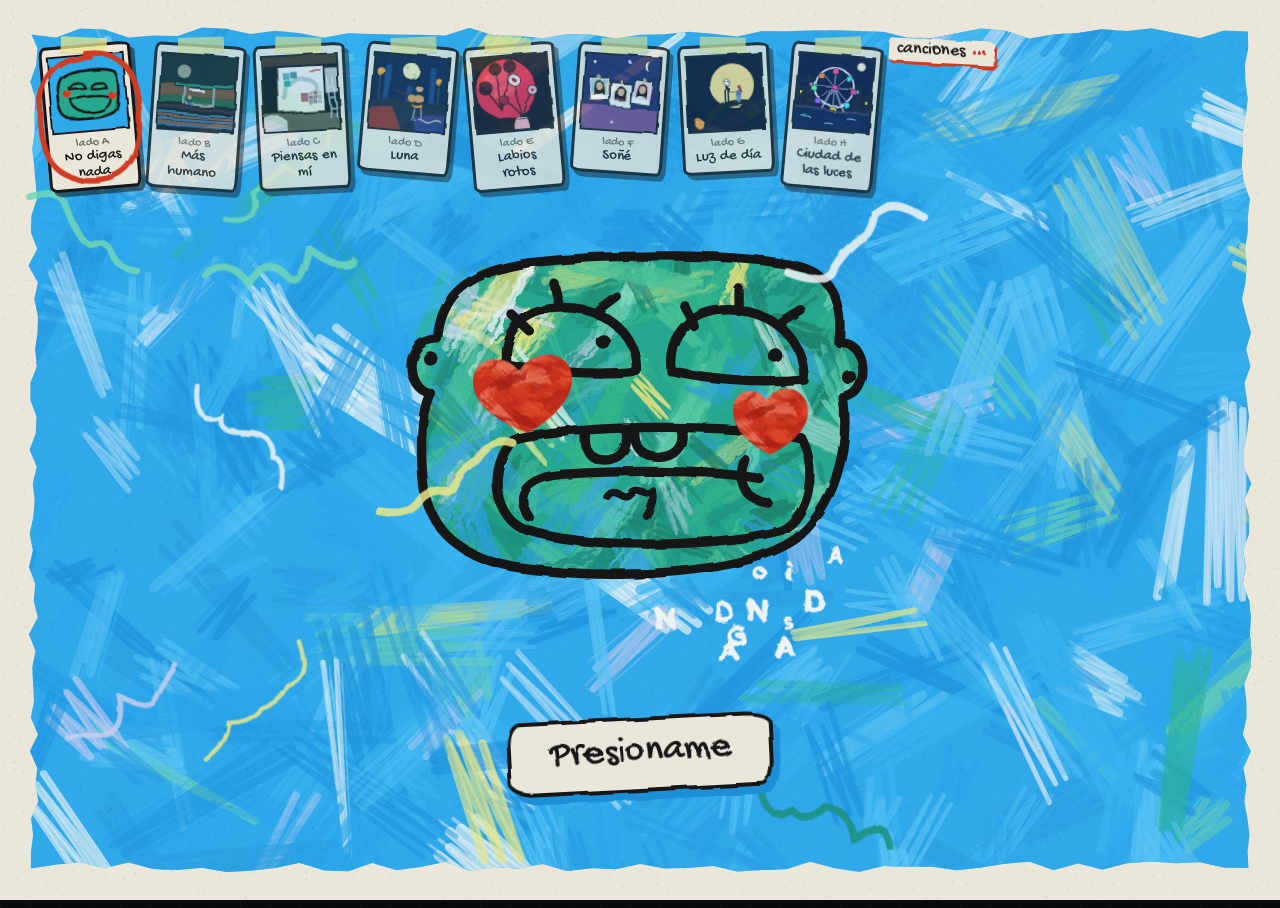
==== commit 5d7d1938: "octava cancion" ====
--- a/index.html
+++ b/index.html
@@ -14,6 +14,7 @@
 <link rel="stylesheet" href="css/labios.css">
 <link rel="stylesheet" href="css/sone.css">
 <link rel="stylesheet" href="css/luz.css">
+<link rel="stylesheet" href="css/ciudad.css">
 
 </head>
 <body>
@@ -29,6 +30,7 @@
   <div id="escena-labios"></div>
   <div id="escena-sone"></div>
   <div id="escena-luz"></div>
+  <div id="escena-ciudad"></div>
   <div id="subtitulo"></div>
   <canvas id="galaxy-canvas" style="display:none;opacity:0;will-change:opacity;position:fixed;top:0;left:0;width:100vw;height:100vh;z-index:10;"></canvas>
   <div class="wrapper" style="display:none;">
@@ -55,6 +57,8 @@
 <script src="js/escena-sone.js" defer></script>
 <script src="js/letra-luz.js" defer></script>
 <script src="js/escena-luz.js" defer></script>
+<script src="js/letra-ciudad.js" defer></script>
+<script src="js/escena-ciudad.js" defer></script>
 <script src="js/menu.js" defer></script>
 
 </body>
--- a/css/ciudad.css
+++ b/css/ciudad.css
@@ -0,0 +1,704 @@
+/* Escena "Ciudad de las luces" (LATIN MAFIA): la noria iluminada, el río que refleja la ciudad y el tren */
+#escena-ciudad {
+  position: fixed;
+  inset: 0;
+  z-index: 1;
+  overflow: hidden;
+  opacity: 0;
+  pointer-events: none;
+  transition: opacity 1.5s;
+  perspective: 900px;
+  background: #100c30;
+}
+
+#escena-ciudad.visible {
+  opacity: 1;
+}
+
+body.cambiando #escena-ciudad {
+  transition: none !important;
+}
+
+#escena-ciudad .mundo {
+  position: absolute;
+  inset: 0;
+  transform-style: preserve-3d;
+  transform: rotateX(var(--rx, 0deg)) rotateY(var(--ry, 0deg));
+  transition: transform .2s ease-out;
+}
+
+#escena-ciudad .capa {
+  position: absolute;
+  inset: -5%;
+}
+
+#escena-ciudad .capa-fondo {
+  transform: translateZ(-70px) scale(1.08);
+}
+
+#escena-ciudad .capa-frente {
+  transform: translateZ(35px) scale(.965);
+}
+
+#escena-ciudad :is(.estrella, .bokeh, .bloque, .neon, .pregunta, .amiga, .bola, .rayo-disco, .brillito, .corazoncito, .fuego-art, .linea-vhs,
+  .cabina, .vuela, .farolito, .onda, .foquito) {
+  transform-box: fill-box;
+}
+
+#escena-ciudad .marco {
+  position: absolute;
+  inset: 0;
+  width: 100%;
+  height: 100%;
+  opacity: 0;
+}
+
+/* ---- al llegar: la noria se arma pieza por pieza ---- */
+#escena-ciudad.dibujando .vuela {
+  animation: ciudad-llega .9s steps(6) both;
+  animation-delay: calc(var(--w, 0s) * 3);
+}
+
+@keyframes ciudad-llega {
+  from {
+    opacity: 0;
+    transform: translate(var(--dx, 0px), var(--dy, 0px)) rotate(var(--dr, 0deg));
+  }
+
+  to {
+    opacity: 1;
+    transform: translate(0, 0) rotate(0);
+  }
+}
+
+/* ---- siempre: la ciudad se mueve a saltitos ---- */
+#escena-ciudad .estrella {
+  animation: ciudad-titila 2.4s steps(2) infinite;
+  animation-delay: var(--w, 0s);
+}
+
+@keyframes ciudad-titila {
+
+  0%,
+  100% {
+    opacity: .4;
+  }
+
+  50% {
+    opacity: 1;
+  }
+}
+
+#escena-ciudad .bokeh {
+  animation: ciudad-bokeh 5s steps(5) infinite alternate;
+  animation-delay: var(--w, 0s);
+}
+
+@keyframes ciudad-bokeh {
+  from {
+    transform: translateY(0) scale(1);
+  }
+
+  to {
+    transform: translateY(-14px) scale(1.2);
+  }
+}
+
+/* las ventanas se prenden y apagan solas */
+#escena-ciudad .ventana {
+  opacity: 0;
+}
+
+#escena-ciudad .ventana.prendida {
+  animation: ciudad-ventana 7s steps(1) infinite;
+  animation-delay: var(--w, 0s);
+}
+
+@keyframes ciudad-ventana {
+
+  0%,
+  70%,
+  100% {
+    opacity: .9;
+  }
+
+  75% {
+    opacity: 0;
+  }
+}
+
+#escena-ciudad .neon {
+  animation: ciudad-neon 3s steps(1) infinite;
+}
+
+#escena-ciudad .neon-b {
+  animation-delay: -1.2s;
+}
+
+#escena-ciudad .neon-c {
+  animation-delay: -2.1s;
+}
+
+@keyframes ciudad-neon {
+
+  0%,
+  88%,
+  100% {
+    opacity: 1;
+  }
+
+  90%,
+  94% {
+    opacity: .2;
+  }
+}
+
+#escena-ciudad .titulo-neon {
+  animation: ciudad-neon 4s steps(1) infinite -.6s;
+}
+
+#escena-ciudad .luz-farol {
+  animation: ciudad-titila 2s steps(2) infinite;
+}
+
+#escena-ciudad .foquito {
+  animation: ciudad-titila 1.2s steps(2) infinite;
+  animation-delay: var(--w, 0s);
+}
+
+#escena-ciudad .halo-cabina {
+  animation: ciudad-halo 2s steps(2) infinite;
+}
+
+@keyframes ciudad-halo {
+
+  0%,
+  100% {
+    opacity: .12;
+  }
+
+  50% {
+    opacity: .3;
+  }
+}
+
+/* el tren cruza el puente */
+#escena-ciudad .t1 {
+  animation: ciudad-tren 9s steps(45) infinite;
+}
+
+@keyframes ciudad-tren {
+  from {
+    transform: translateX(-600px);
+  }
+
+  to {
+    transform: translateX(1400px);
+  }
+}
+
+#escena-ciudad .t2 {
+  opacity: 0;
+}
+
+/* el río: ondas y el reflejo de la ciudad que tiembla */
+#escena-ciudad .reflejo-rio {
+  opacity: .45;
+  animation: ciudad-reflejo 3s steps(3) infinite;
+  transition: opacity .6s steps(3);
+}
+
+@keyframes ciudad-reflejo {
+
+  0%,
+  100% {
+    transform: skewX(0) translateX(0);
+  }
+
+  50% {
+    transform: skewX(1.5deg) translateX(-6px);
+  }
+}
+
+#escena-ciudad .onda {
+  animation: ciudad-onda 2s steps(4) infinite;
+  animation-delay: var(--w, 0s);
+}
+
+@keyframes ciudad-onda {
+
+  0%,
+  100% {
+    transform: translateX(0);
+    opacity: .2;
+  }
+
+  50% {
+    transform: translateX(16px);
+    opacity: .7;
+  }
+}
+
+/* los reflectores se quedan quietos hasta "si fue real" */
+#escena-ciudad .reflector {
+  transform-box: fill-box;
+  transform-origin: center bottom;
+}
+
+/* ocultos hasta su línea */
+#escena-ciudad :is(.reflector, .misterio, .preguntas, .farolito, .estela, .caricia, .apagon, .tinte-uno, .amigas, .disco, .brillito, .corazoncito,
+  .fuego-art, .vhs, .tinte-confuso) {
+  opacity: 0;
+}
+
+/* ---- "desarmando lo que soy": la noria y los edificios se desarman ---- */
+#escena-ciudad .vuela {
+  transition: transform 1s steps(6), opacity .6s steps(3);
+  transition-delay: var(--w, 0s);
+}
+
+#escena-ciudad.en-desarma .vuela {
+  transform: translate(var(--dx), var(--dy)) rotate(var(--dr));
+}
+
+#escena-ciudad .bloque {
+  transition: transform 1s steps(5);
+  transition-delay: var(--w, 0s);
+}
+
+#escena-ciudad.en-desarma .bloque {
+  transform: translate(var(--dx), var(--dy)) rotate(var(--dr));
+}
+
+/* "construyéndote": se vuelve a armar, pieza por pieza */
+#escena-ciudad.en-arma .vuela {
+  animation: ciudad-llega .9s steps(6) both;
+  animation-delay: calc(var(--w, 0s) * 3);
+}
+
+/* ---- "si fue real, quiero verte una vez más": los reflectores barren el cielo ---- */
+#escena-ciudad.en-real .reflector {
+  opacity: 1;
+  animation: ciudad-barre-alto 3s steps(12) infinite alternate;
+}
+
+#escena-ciudad.en-real .r2 {
+  animation-direction: alternate-reverse;
+}
+
+@keyframes ciudad-barre-alto {
+  from {
+    transform: rotate(-24deg);
+  }
+
+  to {
+    transform: rotate(24deg);
+  }
+}
+
+/* ---- "ciudad de las luces": se prenden todas las ventanas y los neones ---- */
+#escena-ciudad.en-luces .ventana {
+  opacity: 1;
+  animation: ciudad-ventana 1.2s steps(1) infinite;
+  animation-delay: var(--w, 0s);
+}
+
+#escena-ciudad.en-luces .bokeh {
+  opacity: .5;
+}
+
+#escena-ciudad.en-luces .neon {
+  animation-duration: .6s;
+}
+
+#escena-ciudad.en-luces .foquito {
+  animation-duration: .3s;
+}
+
+/* ---- "tú eres la que más se luce": la noria gira rápido y salen brillitos ---- */
+
+#escena-ciudad.en-luce .brillito {
+  opacity: 1;
+  animation: ciudad-brillo .9s steps(2) infinite;
+  animation-delay: var(--w, 0s);
+}
+
+@keyframes ciudad-brillo {
+
+  0%,
+  100% {
+    transform: scale(.5) rotate(0);
+  }
+
+  50% {
+    transform: scale(1.3) rotate(45deg);
+  }
+}
+
+/* ---- "me cautivé": el corazón de neón late y suben corazones ---- */
+#escena-ciudad.en-cautive .neon-c {
+  animation: latido .8s steps(4) infinite;
+  transform-box: fill-box;
+  transform-origin: center;
+}
+
+#escena-ciudad.en-cautive .corazoncito,
+#escena-ciudad.en-final .corazoncito {
+  animation: ciudad-sube 2.4s steps(12) infinite;
+  animation-delay: var(--w, 0s);
+}
+
+@keyframes ciudad-sube {
+  0% {
+    opacity: 0;
+    transform: translate(0, 0) scale(.4);
+  }
+
+  15% {
+    opacity: 1;
+    transform: translate(0, -20px) scale(1);
+  }
+
+  100% {
+    opacity: 0;
+    transform: translate(var(--x, 0px), -260px) scale(1) rotate(12deg);
+  }
+}
+
+/* ---- "de una persona que no sé quién es": una silueta misteriosa en una ventana ---- */
+#escena-ciudad .misterio,
+#escena-ciudad .preguntas {
+  transition: opacity .5s steps(3);
+}
+
+#escena-ciudad.en-quien :is(.misterio, .preguntas) {
+  opacity: 1;
+}
+
+#escena-ciudad.en-quien .pregunta {
+  animation: ciudad-brillo 1.4s steps(2) infinite;
+  animation-delay: var(--w, 0s);
+}
+
+/* ---- "esa noche fuimos, pero nunca más coincidimos": dos estelas de luz se cruzan ---- */
+#escena-ciudad .estela {
+  stroke-dasharray: .3 .7;
+}
+
+#escena-ciudad.en-cruzan .estela {
+  opacity: 1;
+  animation: ciudad-estela 1.6s steps(10) infinite;
+}
+
+#escena-ciudad.en-cruzan .e2 {
+  animation-delay: -.4s;
+}
+
+#escena-ciudad.en-cruzan .t2 {
+  opacity: 1;
+  animation: ciudad-tren-vuelta 9s steps(45) infinite -4s;
+}
+
+@keyframes ciudad-tren-vuelta {
+  from {
+    transform: translate(1400px, -40px);
+  }
+
+  to {
+    transform: translate(-600px, -40px);
+  }
+}
+
+@keyframes ciudad-estela {
+  from {
+    stroke-dashoffset: 1;
+  }
+
+  to {
+    stroke-dashoffset: -.3;
+  }
+}
+
+/* ---- "en el aire nos convertimos": farolitos de papel suben desde el río ---- */
+#escena-ciudad.en-aire .farolito {
+  animation: ciudad-farolito 5s steps(20) infinite;
+  animation-delay: var(--w, 0s);
+}
+
+@keyframes ciudad-farolito {
+  0% {
+    opacity: 0;
+    transform: translate(0, 0);
+  }
+
+  10% {
+    opacity: 1;
+  }
+
+  85% {
+    opacity: 1;
+  }
+
+  100% {
+    opacity: 0;
+    transform: translate(var(--x, 0px), -620px) rotate(8deg);
+  }
+}
+
+/* ---- "fuimos uno con la situación": todo cambia de color al mismo tiempo ---- */
+#escena-ciudad.en-uno .tinte-uno {
+  opacity: .28;
+  animation: ciudad-colores 1.6s steps(1) infinite;
+}
+
+@keyframes ciudad-colores {
+
+  0%,
+  100% {
+    fill: #ff3aa0;
+  }
+
+  25% {
+    fill: #3ae8ff;
+  }
+
+  50% {
+    fill: #ffd23a;
+  }
+
+  75% {
+    fill: #a05aff;
+  }
+}
+
+/* ---- "para luego solo quedar yo": se apaga la ciudad y queda una sola cabina encendida ---- */
+#escena-ciudad .apagon {
+  transition: opacity 1s steps(5);
+}
+
+#escena-ciudad.en-solo .apagon {
+  opacity: .72;
+}
+
+#escena-ciudad.en-solo :is(.ventana, .neon, .bokeh, .foquito, .halo-cabina) {
+  opacity: 0;
+  animation: none;
+}
+
+#escena-ciudad.en-solo .ventanilla {
+  fill: #2a2a3a;
+}
+
+#escena-ciudad.en-solo .unica .ventanilla {
+  fill: #fff6c8;
+}
+
+#escena-ciudad.en-solo .unica .halo-cabina {
+  opacity: .5;
+  animation: none;
+}
+
+/* ---- "tus amigas saben" / "es raro que tú bailes": amigas en silueta, bola disco y luces ---- */
+#escena-ciudad .amigas,
+#escena-ciudad .disco {
+  transition: opacity .5s steps(3);
+}
+
+#escena-ciudad.en-amigas .amigas {
+  opacity: 1;
+}
+
+#escena-ciudad .amiga {
+  transform-origin: center bottom;
+  animation: ciudad-baila .6s steps(2) infinite;
+  animation-delay: var(--w, 0s);
+}
+
+@keyframes ciudad-baila {
+
+  0%,
+  100% {
+    transform: rotate(-5deg) translateY(0);
+  }
+
+  50% {
+    transform: rotate(5deg) translateY(-12px);
+  }
+}
+
+#escena-ciudad.en-baile .disco {
+  opacity: 1;
+}
+
+#escena-ciudad .bola {
+  transform-origin: center;
+  animation: ciudad-gira 2s steps(8) infinite;
+}
+
+@keyframes ciudad-gira {
+  to {
+    transform: rotate(360deg);
+  }
+}
+
+#escena-ciudad .rayo-disco {
+  transform-origin: 1005px 45px;
+  transform-box: view-box;
+  animation: ciudad-barre 2.4s steps(8) infinite alternate;
+  animation-delay: var(--w, 0s);
+}
+
+@keyframes ciudad-barre {
+  from {
+    transform: rotate(-14deg);
+  }
+
+  to {
+    transform: rotate(14deg);
+  }
+}
+
+#escena-ciudad.en-baile .foquito {
+  animation-duration: .4s;
+}
+
+/* ---- "como si viviera de nuevo el momento": efecto de rebobinar ---- */
+#escena-ciudad.en-rebobina .vhs {
+  opacity: 1;
+}
+
+#escena-ciudad .linea-vhs {
+  animation: ciudad-vhs .6s steps(3) infinite;
+  animation-delay: var(--w, 0s);
+}
+
+@keyframes ciudad-vhs {
+  from {
+    transform: translateY(0);
+  }
+
+  to {
+    transform: translateY(120px);
+  }
+}
+
+#escena-ciudad.en-rebobina .t1 {
+  animation-direction: reverse;
+  animation-duration: 3s;
+}
+
+/* ---- "sintiendo tus manos recorrer mi cuerpo": dos estelas de luz rosa abrazan la noria ---- */
+#escena-ciudad .caricia {
+  stroke-dasharray: .35 .65;
+}
+
+#escena-ciudad.en-manos .caricia {
+  opacity: 1;
+  animation: ciudad-estela 2s steps(12) infinite;
+}
+
+#escena-ciudad.en-manos .c2 {
+  animation-delay: -1s;
+}
+
+/* ---- "cada que me pierdo, te vuelvo a ver": el reflejo del río se ilumina y se llena de ondas ---- */
+#escena-ciudad.en-reflejos .reflejo-rio {
+  opacity: .95;
+  animation-duration: 1s;
+}
+
+#escena-ciudad.en-reflejos .onda {
+  animation-duration: .8s;
+}
+
+/* ---- "todo está confuso": la ciudad se tambalea ---- */
+#escena-ciudad.en-confuso .ciudad {
+  animation: ciudad-tambalea .8s steps(4) infinite;
+}
+
+@keyframes ciudad-tambalea {
+
+  0%,
+  100% {
+    transform: skewX(0) translateX(0);
+  }
+
+  25% {
+    transform: skewX(4deg) translateX(-10px);
+  }
+
+  75% {
+    transform: skewX(-4deg) translateX(10px);
+  }
+}
+
+#escena-ciudad.en-confuso .tinte-confuso {
+  animation: ciudad-tinte .5s steps(2) infinite;
+}
+
+@keyframes ciudad-tinte {
+
+  0%,
+  100% {
+    opacity: .04;
+  }
+
+  50% {
+    opacity: .14;
+  }
+}
+
+/* ---- "se sintió bien": fuegos artificiales ---- */
+#escena-ciudad.en-final .fuego-art {
+  animation: ciudad-fuego 1.6s steps(8) infinite;
+  animation-delay: var(--w, 0s);
+}
+
+@keyframes ciudad-fuego {
+  0% {
+    opacity: 1;
+    transform: scale(.1);
+  }
+
+  70% {
+    opacity: 1;
+  }
+
+  100% {
+    opacity: 0;
+    transform: scale(1.3);
+  }
+}
+
+#escena-ciudad .fuego-art {
+  transform-box: fill-box;
+  transform-origin: center;
+}
+
+/* pantallas verticales: el título se esconde para dejar la noria al centro */
+@media (max-aspect-ratio: 1/1) {
+  #escena-ciudad .firma {
+    display: none;
+  }
+}
+
+/* ---- colores de esta canción en los subtítulos, el botón y los mensajes ---- */
+body.cancion-ciudad #subtitulo.sub-coro {
+  text-shadow: .06em .08em 0 #ff3aa0;
+}
+
+body.cancion-ciudad #subtitulo.sub-verso {
+  box-shadow: .15em .2em 0 #3ae8ff;
+}
+
+body.cancion-ciudad #subtitulo .eco {
+  color: #ffd2ea;
+}
+
+body.cancion-ciudad #start-btn-container .button {
+  box-shadow: .18em .22em 0 #ff3aa0;
+}
+
+body.cancion-ciudad .flower-message {
+  text-shadow: .06em .08em 0 #ff3aa0;
+}
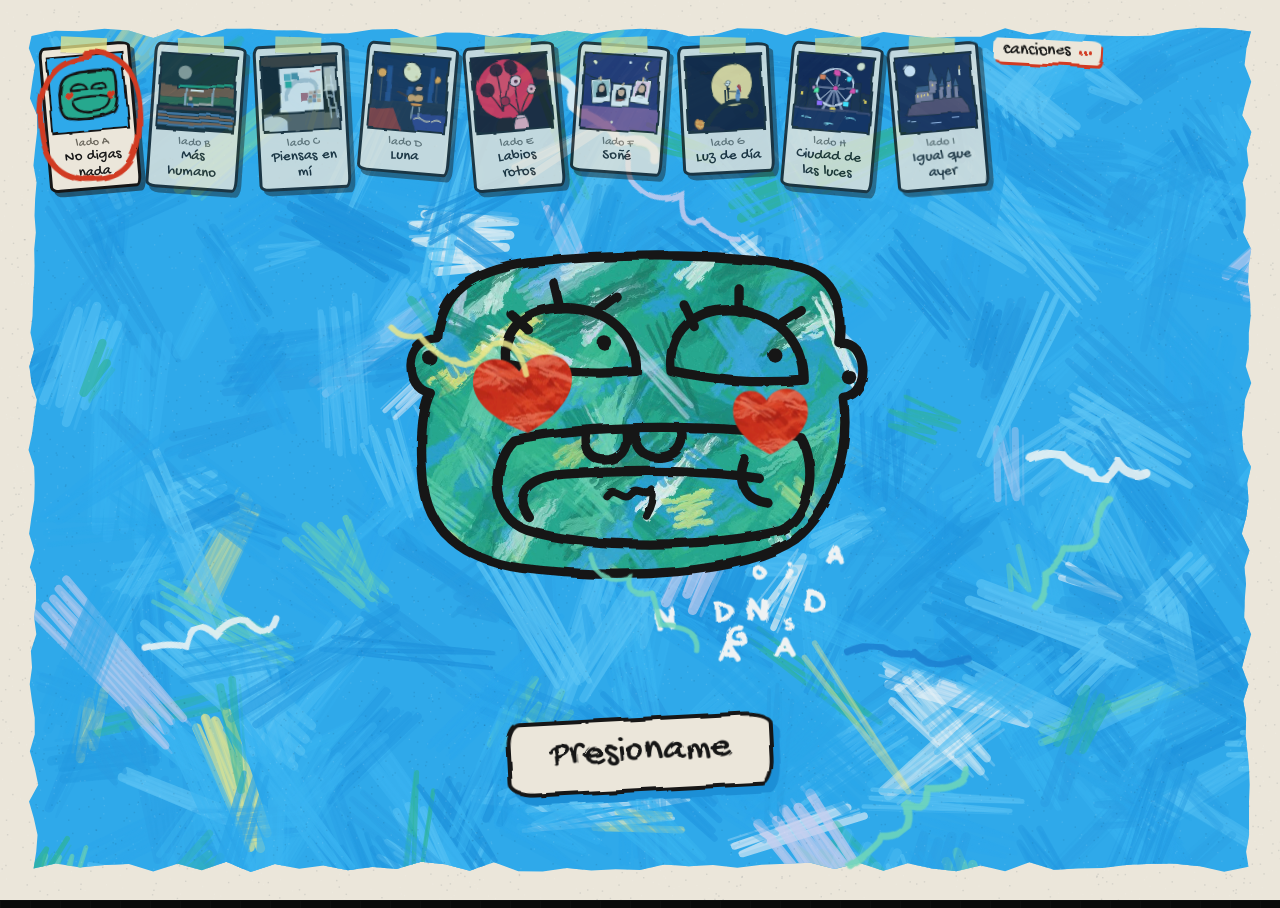
==== commit f3b80b8b: "novena cancion" ====
--- a/index.html
+++ b/index.html
@@ -15,6 +15,7 @@
 <link rel="stylesheet" href="css/sone.css">
 <link rel="stylesheet" href="css/luz.css">
 <link rel="stylesheet" href="css/ciudad.css">
+<link rel="stylesheet" href="css/ayer.css">
 
 </head>
 <body>
@@ -31,6 +32,7 @@
   <div id="escena-sone"></div>
   <div id="escena-luz"></div>
   <div id="escena-ciudad"></div>
+  <div id="escena-ayer"></div>
   <div id="subtitulo"></div>
   <canvas id="galaxy-canvas" style="display:none;opacity:0;will-change:opacity;position:fixed;top:0;left:0;width:100vw;height:100vh;z-index:10;"></canvas>
   <div class="wrapper" style="display:none;">
@@ -59,6 +61,8 @@
 <script src="js/escena-luz.js" defer></script>
 <script src="js/letra-ciudad.js" defer></script>
 <script src="js/escena-ciudad.js" defer></script>
+<script src="js/letra-ayer.js" defer></script>
+<script src="js/escena-ayer.js" defer></script>
 <script src="js/menu.js" defer></script>
 
 </body>
--- a/css/ayer.css
+++ b/css/ayer.css
@@ -0,0 +1,570 @@
+/* Escena "Igual que ayer" (Enanitos Verdes): castillo mágico de noche junto al lago */
+#escena-ayer {
+  position: fixed;
+  inset: 0;
+  z-index: 1;
+  overflow: hidden;
+  opacity: 0;
+  pointer-events: none;
+  transition: opacity 1.5s;
+  perspective: 900px;
+  background: #121a3c;
+}
+
+#escena-ayer.visible {
+  opacity: 1;
+}
+
+body.cambiando #escena-ayer {
+  transition: none !important;
+}
+
+#escena-ayer .mundo {
+  position: absolute;
+  inset: 0;
+  transform-style: preserve-3d;
+  transform: rotateX(var(--rx, 0deg)) rotateY(var(--ry, 0deg));
+  transition: transform .2s ease-out;
+}
+
+#escena-ayer .capa {
+  position: absolute;
+  inset: -5%;
+}
+
+#escena-ayer .capa-fondo {
+  transform: translateZ(-70px) scale(1.08);
+}
+
+#escena-ayer .capa-frente {
+  transform: translateZ(35px) scale(.965);
+}
+
+#escena-ayer :is(.estrella, .luna, .cor-luna, .nube, .farol, .flor, .chispa, .nota, .vela, .flama, .lechuza, .ala-izq, .ala-der,
+  .corazoncito, .taza, .vapor, .aro, .letra, .brillo-lago, .ventana) {
+  transform-box: fill-box;
+}
+
+#escena-ayer .marco {
+  position: absolute;
+  inset: 0;
+  width: 100%;
+  height: 100%;
+  opacity: 0;
+}
+
+/* ---- siempre: la noche se mueve tranquila ---- */
+#escena-ayer .estrella {
+  animation: ayer-titila 2.6s steps(2) infinite;
+  animation-delay: var(--w, 0s);
+}
+
+@keyframes ayer-titila {
+
+  0%,
+  100% {
+    opacity: .4;
+  }
+
+  50% {
+    opacity: 1;
+  }
+}
+
+#escena-ayer .halo-luna {
+  animation: ayer-titila 5s steps(3) infinite;
+}
+
+#escena-ayer .nube {
+  animation: ayer-nube 24s steps(24) infinite alternate;
+  animation-delay: var(--w, 0s);
+}
+
+@keyframes ayer-nube {
+  from {
+    transform: translateX(-40px);
+  }
+
+  to {
+    transform: translateX(40px);
+  }
+}
+
+/* las ventanas: algunas siempre prendidas y parpadean de vez en cuando */
+#escena-ayer .ventana {
+  opacity: 0;
+  transition: opacity .4s steps(2);
+}
+
+#escena-ayer .ventana.siempre,
+#escena-ayer .ventana.salon {
+  opacity: .9;
+  animation: ayer-ventana 8s steps(1) infinite;
+  animation-delay: var(--w, 0s);
+}
+
+@keyframes ayer-ventana {
+
+  0%,
+  80%,
+  100% {
+    opacity: .9;
+  }
+
+  84% {
+    opacity: .45;
+  }
+}
+
+/* el reflejo del lago tiembla */
+#escena-ayer .reflejo {
+  animation: ayer-reflejo 3s steps(3) infinite;
+}
+
+@keyframes ayer-reflejo {
+
+  0%,
+  100% {
+    transform: translateX(0);
+  }
+
+  50% {
+    transform: translateX(-5px);
+  }
+}
+
+#escena-ayer .brillo-lago {
+  animation: ayer-titila 1.8s steps(2) infinite;
+  animation-delay: var(--w, 0s);
+}
+
+/* título */
+#escena-ayer .letra {
+  transform-origin: center;
+  animation: salta 1.4s steps(2) infinite;
+}
+
+#escena-ayer .titulo {
+  animation: aparece .5s steps(3) 1s both;
+}
+
+/* ocultos hasta su línea */
+#escena-ayer :is(.cor-ventanas, .farol, .bar, .flor, .chispa, .nota, .luz-a, .luz-b, .encuentro, .vela, .lechuza, .corazoncito, .taza, .aro, .sepia, .destello) {
+  opacity: 0;
+}
+
+/* ---- "nos conocimos sin saber": dos lucecitas recorren el castillo y se encuentran ---- */
+#escena-ayer :is(.luz-a, .luz-b) {
+  transform: translate(600px, 300px);
+}
+
+#escena-ayer.en-conocimos .luz-a,
+#escena-ayer.en-encontrar .luz-a {
+  opacity: 1;
+  animation: ayer-luz-a 6s steps(30) both;
+}
+
+#escena-ayer.en-conocimos .luz-b,
+#escena-ayer.en-encontrar .luz-b {
+  opacity: 1;
+  animation: ayer-luz-b 6s steps(30) both;
+}
+
+@keyframes ayer-luz-a {
+  0% {
+    transform: translate(210px, 250px);
+  }
+
+  30% {
+    transform: translate(330px, 200px);
+  }
+
+  60% {
+    transform: translate(470px, 330px);
+  }
+
+  100% {
+    transform: translate(586px, 310px);
+  }
+}
+
+@keyframes ayer-luz-b {
+  0% {
+    transform: translate(940px, 300px);
+  }
+
+  30% {
+    transform: translate(830px, 240px);
+  }
+
+  60% {
+    transform: translate(700px, 360px);
+  }
+
+  100% {
+    transform: translate(614px, 310px);
+  }
+}
+
+#escena-ayer.en-encontrar .encuentro {
+  opacity: 1;
+  animation: latido 1s steps(4) 2s infinite;
+  transform-box: fill-box;
+  transform-origin: center;
+}
+
+/* ---- "un cigarrillo y un café": taza humeante al frente ---- */
+#escena-ayer .taza {
+  transform: translateY(40px);
+  transition: transform .6s steps(4), opacity .4s steps(2);
+}
+
+#escena-ayer.en-cafe .taza {
+  opacity: 1;
+  transform: translateY(0);
+}
+
+#escena-ayer .vapor {
+  animation: ayer-vapor 1.6s steps(4) infinite;
+}
+
+@keyframes ayer-vapor {
+
+  0%,
+  100% {
+    transform: translateY(0) scaleX(1);
+  }
+
+  50% {
+    transform: translateY(-6px) scaleX(-1);
+  }
+}
+
+/* aros de humo que suben */
+#escena-ayer.en-humo .aro {
+  animation: ayer-aro 2.8s steps(14) infinite;
+  animation-delay: var(--w, 0s);
+}
+
+@keyframes ayer-aro {
+  0% {
+    opacity: 0;
+    transform: translate(0, 0) scale(.6);
+  }
+
+  15% {
+    opacity: .9;
+  }
+
+  100% {
+    opacity: 0;
+    transform: translate(-40px, -200px) scale(2.4);
+  }
+}
+
+/* ---- "el tiempo de los dos": las manecillas del reloj giran ---- */
+#escena-ayer .hora {
+  transform-box: fill-box;
+  transform-origin: center bottom;
+}
+
+#escena-ayer .minuto {
+  transform-box: fill-box;
+  transform-origin: left center;
+}
+
+#escena-ayer.en-tiempo .minuto {
+  animation: ayer-gira .8s steps(12) infinite;
+}
+
+#escena-ayer.en-tiempo .hora {
+  animation: ayer-gira 4s steps(12) infinite;
+}
+
+@keyframes ayer-gira {
+  to {
+    transform: rotate(360deg);
+  }
+}
+
+/* ---- "voy a salir a caminar": se prenden uno a uno los faroles de la escalera ---- */
+#escena-ayer.en-caminar .farol {
+  animation: ayer-farol .4s steps(2) var(--d, 0s) both;
+}
+
+@keyframes ayer-farol {
+  from {
+    opacity: 0;
+  }
+
+  to {
+    opacity: 1;
+  }
+}
+
+/* ---- "aunque es muy grande la ciudad": se prenden todas las ventanas ---- */
+#escena-ayer.en-ciudad .ventana {
+  opacity: 1;
+  animation: ayer-ventana 1.2s steps(1) infinite;
+  animation-delay: var(--w, 0s);
+}
+
+/* ---- "la chispa de nuestro amor": chispas mágicas salen de la torre más alta ---- */
+#escena-ayer.en-chispa .chispa {
+  animation: ayer-chispa 1.6s steps(8) infinite;
+  animation-delay: var(--w, 0s);
+}
+
+@keyframes ayer-chispa {
+  0% {
+    opacity: 1;
+    transform: translate(0, 0) scale(.4);
+  }
+
+  100% {
+    opacity: 0;
+    transform: translate(var(--x, 0px), var(--y, 0px)) scale(1.2) rotate(90deg);
+  }
+}
+
+/* ---- "en cada latido de mi corazón": la luna late como corazón ---- */
+#escena-ayer .luna {
+  transform-origin: center;
+}
+
+#escena-ayer.en-latido .luna {
+  animation: latido 1s steps(4) infinite;
+}
+
+#escena-ayer.en-latido .cor-luna {
+  opacity: .85;
+  transition: opacity .4s steps(2);
+}
+
+/* ---- "yo necesito tu amor": suben velas flotantes ---- */
+#escena-ayer.en-velas .vela {
+  opacity: 1;
+  animation: ayer-vela 6s steps(24) infinite;
+  animation-delay: var(--w, 0s);
+}
+
+@keyframes ayer-vela {
+  0% {
+    transform: translate(0, 60px);
+    opacity: 0;
+  }
+
+  15%,
+  85% {
+    opacity: 1;
+  }
+
+  100% {
+    transform: translate(var(--x, 0px), -220px);
+    opacity: 0;
+  }
+}
+
+#escena-ayer .flama {
+  transform-origin: center bottom;
+  animation: ayer-flama .35s steps(2) infinite;
+}
+
+@keyframes ayer-flama {
+
+  0%,
+  100% {
+    transform: scale(1);
+  }
+
+  50% {
+    transform: scale(1.15, .85);
+  }
+}
+
+/* ---- "dame tu amor": corazones ---- */
+#escena-ayer.en-dame .corazoncito {
+  animation: ayer-sube 2.4s steps(12) infinite;
+  animation-delay: var(--w, 0s);
+}
+
+@keyframes ayer-sube {
+  0% {
+    opacity: 0;
+    transform: translate(0, 0) scale(.4);
+  }
+
+  15% {
+    opacity: 1;
+    transform: translate(0, -20px) scale(1);
+  }
+
+  100% {
+    opacity: 0;
+    transform: translate(var(--x, 0px), -260px) scale(1) rotate(12deg);
+  }
+}
+
+/* ---- "igual que ayer": lechuzas cruzan el cielo y todo se pone color recuerdo ---- */
+#escena-ayer .sepia {
+  transition: opacity .8s steps(4);
+}
+
+#escena-ayer.en-ayer .sepia {
+  opacity: .22;
+}
+
+#escena-ayer.en-ayer .lechuza {
+  opacity: 1;
+  animation: ayer-lechuza 5s steps(30) infinite;
+  animation-delay: var(--w, 0s);
+}
+
+@keyframes ayer-lechuza {
+  from {
+    transform: translate(-80px, var(--y, 150px));
+  }
+
+  to {
+    transform: translate(1300px, calc(var(--y, 150px) - 90px));
+  }
+}
+
+#escena-ayer .ala-izq {
+  transform-origin: right center;
+  animation: ayer-aletea .4s steps(2) infinite;
+}
+
+#escena-ayer .ala-der {
+  transform-origin: left center;
+  animation: ayer-aletea .4s steps(2) infinite;
+}
+
+@keyframes ayer-aletea {
+
+  0%,
+  100% {
+    transform: scaleY(1);
+  }
+
+  50% {
+    transform: scaleY(-.6);
+  }
+}
+
+/* ---- "cómo explicarte la emoción / tu voz": notas musicales salen de la torre ---- */
+#escena-ayer.en-voz .nota {
+  animation: ayer-nota 2.4s steps(12) infinite;
+  animation-delay: var(--w, 0s);
+}
+
+@keyframes ayer-nota {
+  0% {
+    opacity: 0;
+    transform: translate(0, 0);
+  }
+
+  20% {
+    opacity: 1;
+  }
+
+  100% {
+    opacity: 0;
+    transform: translate(var(--x, 0px), -110px) rotate(10deg);
+  }
+}
+
+/* ---- "quedó desierta la ciudad, sólo para los dos": se apagan todas las ventanas menos dos ---- */
+#escena-ayer.en-desierta .ventana {
+  opacity: 0;
+  animation: none;
+}
+
+#escena-ayer.en-desierta .ventana.pareja {
+  opacity: 1;
+  fill: #ff9ab8;
+}
+
+/* ---- "otra vez en el mismo bar": la casita del muelle se enciende ---- */
+#escena-ayer .bar {
+  transition: opacity .5s steps(3);
+}
+
+#escena-ayer.en-bar .bar {
+  opacity: 1;
+  animation: ayer-titila 1.4s steps(2) infinite;
+}
+
+/* ---- "pudimos reaccionar": destello mágico ---- */
+#escena-ayer.en-reaccionar .destello {
+  animation: ayer-destello 1.8s steps(6) infinite;
+}
+
+@keyframes ayer-destello {
+
+  0%,
+  60%,
+  100% {
+    opacity: 0;
+  }
+
+  70% {
+    opacity: .5;
+  }
+}
+
+/* ---- "recuperemos el lugar": las ventanas del gran salón forman un corazón ---- */
+#escena-ayer .cor-ventanas {
+  transition: opacity .6s steps(3);
+}
+
+#escena-ayer.en-lugar .cor-ventanas {
+  opacity: 1;
+  animation: ayer-titila 1s steps(2) infinite;
+}
+
+#escena-ayer.en-lugar .ventana.salon {
+  opacity: 0;
+  animation: none;
+}
+
+/* ---- "con las flores del jardín florecerá el amor": florecen flores en el acantilado ---- */
+#escena-ayer .flor {
+  transform-origin: center bottom;
+  transform: scale(0);
+  transition: transform .8s steps(5), opacity .3s steps(2);
+  transition-delay: var(--w, 0s);
+}
+
+#escena-ayer.en-flores .flor {
+  opacity: 1;
+  transform: scale(1);
+}
+
+/* pantallas verticales: el título se esconde y el castillo queda al centro */
+@media (max-aspect-ratio: 1/1) {
+  #escena-ayer .firma {
+    display: none;
+  }
+}
+
+/* ---- colores de esta canción en los subtítulos, el botón y los mensajes ---- */
+body.cancion-ayer #subtitulo.sub-coro {
+  text-shadow: .06em .08em 0 #ffb03a;
+}
+
+body.cancion-ayer #subtitulo.sub-verso {
+  box-shadow: .15em .2em 0 #3a5a8a;
+}
+
+body.cancion-ayer #subtitulo .eco {
+  color: #ffd36a;
+}
+
+body.cancion-ayer #start-btn-container .button {
+  box-shadow: .18em .22em 0 #ffb03a;
+}
+
+body.cancion-ayer .flower-message {
+  text-shadow: .06em .08em 0 #ffb03a;
+}
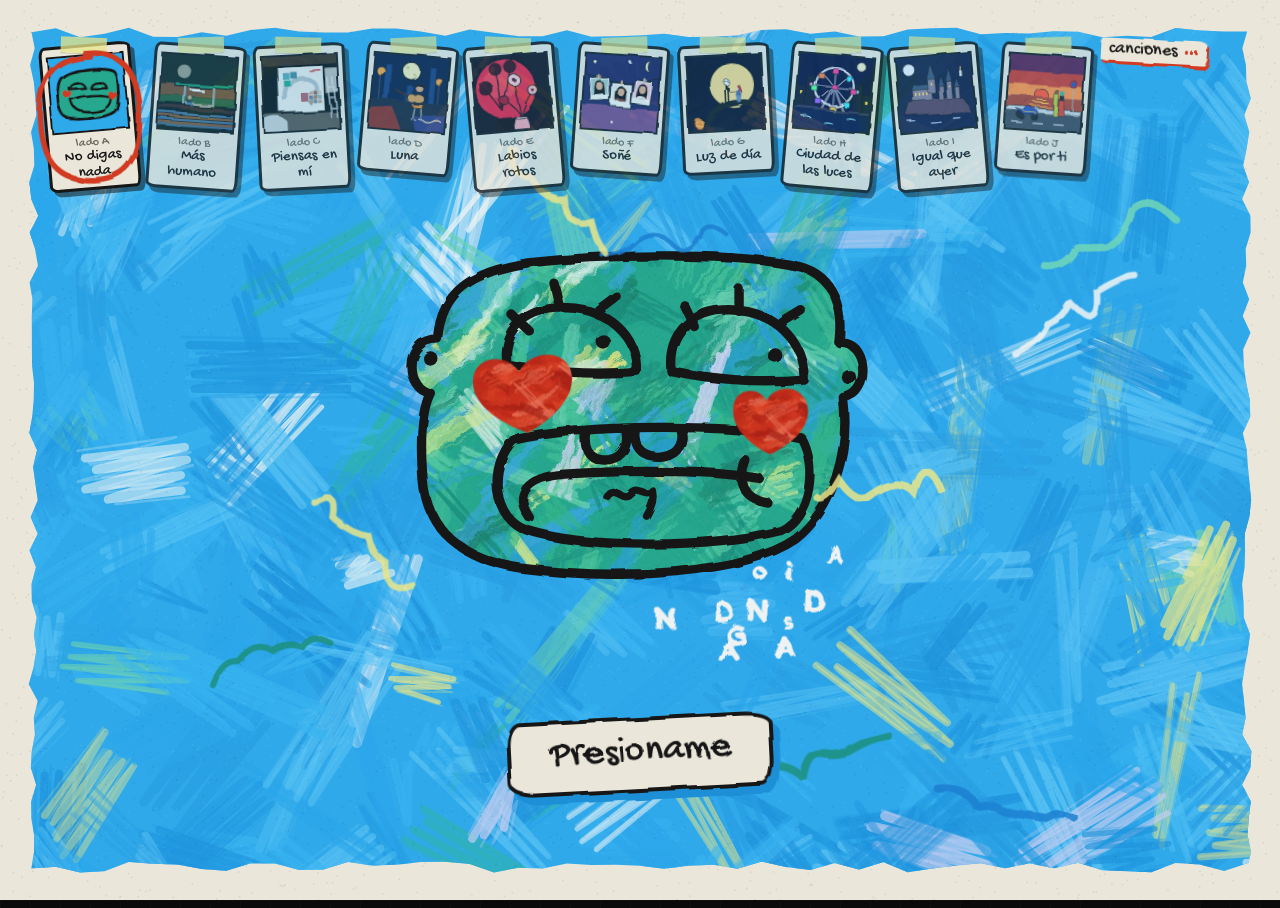
==== commit 54a02067: "Decima cancion" ====
--- a/index.html
+++ b/index.html
@@ -16,6 +16,7 @@
 <link rel="stylesheet" href="css/luz.css">
 <link rel="stylesheet" href="css/ciudad.css">
 <link rel="stylesheet" href="css/ayer.css">
+<link rel="stylesheet" href="css/porti.css">
 
 </head>
 <body>
@@ -33,6 +34,7 @@
   <div id="escena-luz"></div>
   <div id="escena-ciudad"></div>
   <div id="escena-ayer"></div>
+  <div id="escena-porti"></div>
   <div id="subtitulo"></div>
   <canvas id="galaxy-canvas" style="display:none;opacity:0;will-change:opacity;position:fixed;top:0;left:0;width:100vw;height:100vh;z-index:10;"></canvas>
   <div class="wrapper" style="display:none;">
@@ -63,6 +65,8 @@
 <script src="js/escena-ciudad.js" defer></script>
 <script src="js/letra-ayer.js" defer></script>
 <script src="js/escena-ayer.js" defer></script>
+<script src="js/letra-porti.js" defer></script>
+<script src="js/escena-porti.js" defer></script>
 <script src="js/menu.js" defer></script>
 
 </body>
--- a/css/porti.css
+++ b/css/porti.css
@@ -0,0 +1,476 @@
+/* Escena "Es por ti" (Juanes): la carretera junto al mar y un día entero al ritmo de la canción */
+#escena-porti {
+  position: fixed;
+  inset: 0;
+  z-index: 1;
+  overflow: hidden;
+  opacity: 0;
+  pointer-events: none;
+  transition: opacity 1.5s;
+  perspective: 900px;
+  background: #08283a;
+}
+
+#escena-porti.visible {
+  opacity: 1;
+}
+
+body.cambiando #escena-porti {
+  transition: none !important;
+}
+
+#escena-porti .mundo {
+  position: absolute;
+  inset: 0;
+  transform-style: preserve-3d;
+  transform: rotateX(var(--rx, 0deg)) rotateY(var(--ry, 0deg));
+  transition: transform .2s ease-out;
+}
+
+#escena-porti .capa {
+  position: absolute;
+  inset: -5%;
+}
+
+#escena-porti .capa-fondo {
+  transform: translateZ(-70px) scale(1.08);
+}
+
+#escena-porti .capa-frente {
+  transform: translateZ(35px) scale(.965);
+}
+
+#escena-porti :is(.estrella, .destello, .fugaz, .brillo, .corazoncito, .luciernaga, .chispa, .el, .ella, .cor-camino, .halo-pareja) {
+  transform-box: fill-box;
+}
+
+#escena-porti .marco {
+  position: absolute;
+  inset: 0;
+  width: 100%;
+  height: 100%;
+  opacity: 0;
+}
+
+/* ---- el cielo: las cuatro horas encimadas, solo se ve la que toca ---- */
+#escena-porti .cielo {
+  opacity: 0;
+  transition: opacity 2.4s steps(8);
+}
+
+#escena-porti .cielo-noche,
+#escena-porti.c-amanecer .cielo-amanecer,
+#escena-porti.c-dia .cielo-dia,
+#escena-porti.c-atardecer .cielo-atardecer {
+  opacity: 1;
+}
+
+/* estrellas y luna: de noche; al amanecer apenas */
+#escena-porti :is(.estrellas, .luna) {
+  transition: opacity 2s steps(6);
+}
+
+#escena-porti:is(.c-dia, .c-atardecer) :is(.estrellas, .luna) {
+  opacity: 0;
+}
+
+#escena-porti.c-amanecer :is(.estrellas, .luna) {
+  opacity: .3;
+}
+
+#escena-porti .estrella {
+  animation: porti-titila 2.6s steps(2) infinite;
+  animation-delay: var(--w, 0s);
+}
+
+@keyframes porti-titila {
+
+  0%,
+  100% {
+    opacity: .35;
+  }
+
+  50% {
+    opacity: 1;
+  }
+}
+
+/* el sol sube y baja con la hora (debajo del horizonte no se ve) */
+#escena-porti .sol {
+  transform: translateY(340px);
+  transition: transform 2.6s steps(13), opacity 1.6s steps(6);
+}
+
+#escena-porti.c-noche .sol {
+  opacity: 0;
+}
+
+#escena-porti.c-amanecer .sol {
+  transform: translateY(262px);
+}
+
+#escena-porti.c-dia .sol {
+  transform: translateY(80px);
+}
+
+#escena-porti.c-atardecer .sol {
+  transform: translateY(230px);
+}
+
+#escena-porti .disco-sol {
+  fill: #ffd84a;
+  transition: fill 1.6s steps(6);
+}
+
+#escena-porti.c-atardecer .disco-sol {
+  fill: #ff4a2a;
+}
+
+#escena-porti.c-amanecer .disco-sol {
+  fill: #ffb05a;
+}
+
+/* los brillos del sol o la luna sobre el mar */
+#escena-porti .brillo {
+  fill: #e8fbff;
+  animation: porti-brillo 1.6s steps(2) infinite;
+  animation-delay: var(--w, 0s);
+  transition: fill 1.6s steps(6);
+}
+
+@keyframes porti-brillo {
+
+  0%,
+  100% {
+    opacity: .15;
+  }
+
+  50% {
+    opacity: .95;
+  }
+}
+
+#escena-porti.c-amanecer .brillo {
+  fill: #ffd0d8;
+}
+
+#escena-porti.c-dia .brillo {
+  fill: #ffffff;
+}
+
+#escena-porti.c-atardecer .brillo {
+  fill: #ffb040;
+}
+
+/* el faro: de noche su haz barre el mar despacito */
+#escena-porti .haz-faro {
+  opacity: 0;
+  transform-origin: 1076px 328px;
+  animation: porti-barre 6s steps(24) infinite alternate;
+  transition: opacity 1s steps(4);
+}
+
+@keyframes porti-barre {
+  from {
+    transform: rotate(-10deg);
+  }
+
+  to {
+    transform: rotate(12deg);
+  }
+}
+
+#escena-porti.c-noche .haz-faro {
+  opacity: .35;
+}
+
+#escena-porti .luz-faro {
+  opacity: .4;
+  animation: porti-titila 2s steps(2) infinite;
+}
+
+/* la pareja */
+#escena-porti .ella {
+  transition: opacity 1.2s steps(6), transform 1.2s steps(6);
+}
+
+#escena-porti.ausente .ella {
+  opacity: 0;
+  transform: translateX(40px);
+}
+
+#escena-porti .el {
+  transform-origin: center bottom;
+  transition: transform 1s steps(4);
+}
+
+#escena-porti.ausente .el {
+  transform: rotate(-1.5deg) translateY(4px);
+}
+
+/* el título en el asfalto */
+#escena-porti .cor-camino {
+  transform-origin: center;
+  animation: latido 1.2s steps(4) infinite;
+}
+
+#escena-porti .titulo-camino {
+  opacity: .92;
+}
+
+/* ocultos hasta su línea */
+#escena-porti :is(.rayos, .destello, .fugaz, .cor-mar, .halo-pareja, .corazoncito, .luciernaga, .chispa, .coche, .faro-moto) {
+  opacity: 0;
+}
+
+/* ---- "me siento renovado": rayos de sol ---- */
+#escena-porti .rayos {
+  transition: opacity 1.2s steps(6);
+}
+
+#escena-porti.en-renovado .rayos {
+  opacity: 1;
+  animation: porti-rayos 3s steps(6) infinite alternate;
+}
+
+@keyframes porti-rayos {
+  from {
+    opacity: .6;
+  }
+
+  to {
+    opacity: 1;
+  }
+}
+
+/* ---- "tu boca me habla del amor" / "he vuelto a hablar de amor": suben corazones ---- */
+#escena-porti.en-hablar .corazoncito {
+  animation: porti-sube 2.6s steps(13) infinite;
+  animation-delay: var(--w, 0s);
+}
+
+@keyframes porti-sube {
+  0% {
+    opacity: 0;
+    transform: translate(0, 0) scale(.4);
+  }
+
+  15% {
+    opacity: 1;
+    transform: translate(0, -20px) scale(1);
+  }
+
+  100% {
+    opacity: 0;
+    transform: translate(var(--x, 0px), -240px) scale(1) rotate(12deg);
+  }
+}
+
+/* ---- "y es por ti": estrellas fugaces y un halo sobre la pareja ---- */
+#escena-porti .halo-pareja {
+  transition: opacity 1s steps(4);
+}
+
+#escena-porti.en-porti .halo-pareja {
+  opacity: 1;
+  animation: porti-titila 2.4s steps(3) infinite;
+}
+
+#escena-porti.en-porti.c-noche .fugaz {
+  animation: porti-fugaz 2.2s steps(11) infinite;
+  animation-delay: var(--w, 0s);
+}
+
+@keyframes porti-fugaz {
+  0% {
+    opacity: 0;
+    transform: translate(0, 0);
+  }
+
+  15% {
+    opacity: 1;
+  }
+
+  100% {
+    opacity: 0;
+    transform: translate(-420px, 190px);
+  }
+}
+
+/* ---- "que late mi corazón": los brillos del mar forman un corazón que late ---- */
+#escena-porti .cor-mar {
+  transform-box: fill-box;
+  transform-origin: center;
+  transition: opacity .8s steps(4);
+}
+
+#escena-porti.en-late .cor-mar {
+  opacity: 1;
+  animation: latido 1s steps(4) infinite;
+}
+
+#escena-porti.en-late .brillo {
+  opacity: .25;
+  animation: none;
+}
+
+/* ---- "que brillan mis ojos hoy": el cielo se llena de destellos ---- */
+#escena-porti.en-brillan .destello {
+  animation: porti-destello 1.2s steps(3) infinite;
+  animation-delay: var(--w, 0s);
+}
+
+@keyframes porti-destello {
+
+  0%,
+  100% {
+    opacity: 0;
+    transform: scale(.3) rotate(0);
+  }
+
+  50% {
+    opacity: 1;
+    transform: scale(1.2) rotate(45deg);
+  }
+}
+
+/* ---- "que calma mi dolor": luciérnagas y el mar se queda en calma ---- */
+#escena-porti.en-calma .luciernaga {
+  animation: porti-luciernaga 4s steps(16) infinite;
+  animation-delay: var(--w, 0s);
+}
+
+@keyframes porti-luciernaga {
+
+  0%,
+  100% {
+    opacity: 0;
+    transform: translate(0, 0);
+  }
+
+  30%,
+  70% {
+    opacity: 1;
+  }
+
+  50% {
+    transform: translate(var(--x, 0px), var(--y, -30px));
+  }
+}
+
+#escena-porti.en-calma .brillo {
+  animation-duration: 4s;
+}
+
+/* ---- "cada vez que yo te busco y no te puedo aún hallar": el haz del faro la busca ---- */
+#escena-porti.en-busco .haz-faro {
+  opacity: .9;
+  animation-duration: 2.4s;
+}
+
+#escena-porti.en-busco .luz-faro {
+  opacity: 1;
+}
+
+/* ---- "me siento un vagabundo, perdido por el mundo": coches con estelas y la moto se prende ---- */
+#escena-porti.en-vagabundo .coche {
+  opacity: 1;
+}
+
+#escena-porti .coche.ida {
+  animation: porti-ida 2.6s steps(26) infinite;
+  animation-delay: var(--w, 0s);
+}
+
+#escena-porti .coche.vuelta {
+  animation: porti-vuelta 3s steps(30) infinite;
+  animation-delay: var(--w, 0s);
+}
+
+@keyframes porti-ida {
+  from {
+    transform: translateX(-100px);
+  }
+
+  to {
+    transform: translateX(1560px);
+  }
+}
+
+@keyframes porti-vuelta {
+  from {
+    transform: translateX(1560px);
+  }
+
+  to {
+    transform: translateX(-100px);
+  }
+}
+
+#escena-porti .faro-moto {
+  transition: opacity .4s steps(2);
+}
+
+#escena-porti.en-vagabundo .faro-moto {
+  opacity: 1;
+}
+
+/* ---- "desordenado si no estás": todo se tambalea ---- */
+#escena-porti.en-desorden .desorden {
+  animation: porti-tambalea 1s steps(4) infinite;
+}
+
+@keyframes porti-tambalea {
+
+  0%,
+  100% {
+    transform: rotate(0) translate(0, 0);
+  }
+
+  25% {
+    transform: rotate(-1.4deg) translate(-8px, 4px);
+  }
+
+  75% {
+    transform: rotate(1.4deg) translate(8px, -2px);
+  }
+}
+
+/* ---- "cómo mueves tú mi felicidad": ella regresa entre destellos ---- */
+#escena-porti.en-felicidad .chispa {
+  animation: porti-destello 1s steps(3) infinite;
+  animation-delay: var(--w, 0s);
+}
+
+/* pantallas verticales: se recorre el dibujo para que la pareja quede al centro y se esconde el título */
+@media (max-aspect-ratio: 1/1) {
+  #escena-porti .capa-pared > svg,
+  #escena-porti .capa-fondo > svg {
+    transform: translateX(-18vh);
+  }
+
+  #escena-porti .firma {
+    display: none;
+  }
+}
+
+/* ---- colores de esta canción en los subtítulos, el botón y los mensajes ---- */
+body.cancion-porti #subtitulo.sub-coro {
+  text-shadow: .06em .08em 0 #ff5a7a;
+}
+
+body.cancion-porti #subtitulo.sub-verso {
+  box-shadow: .15em .2em 0 #1a7ab8;
+}
+
+body.cancion-porti #subtitulo .eco {
+  color: #ffd84a;
+}
+
+body.cancion-porti #start-btn-container .button {
+  box-shadow: .18em .22em 0 #ff5a7a;
+}
+
+body.cancion-porti .flower-message {
+  text-shadow: .06em .08em 0 #ff5a7a;
+}
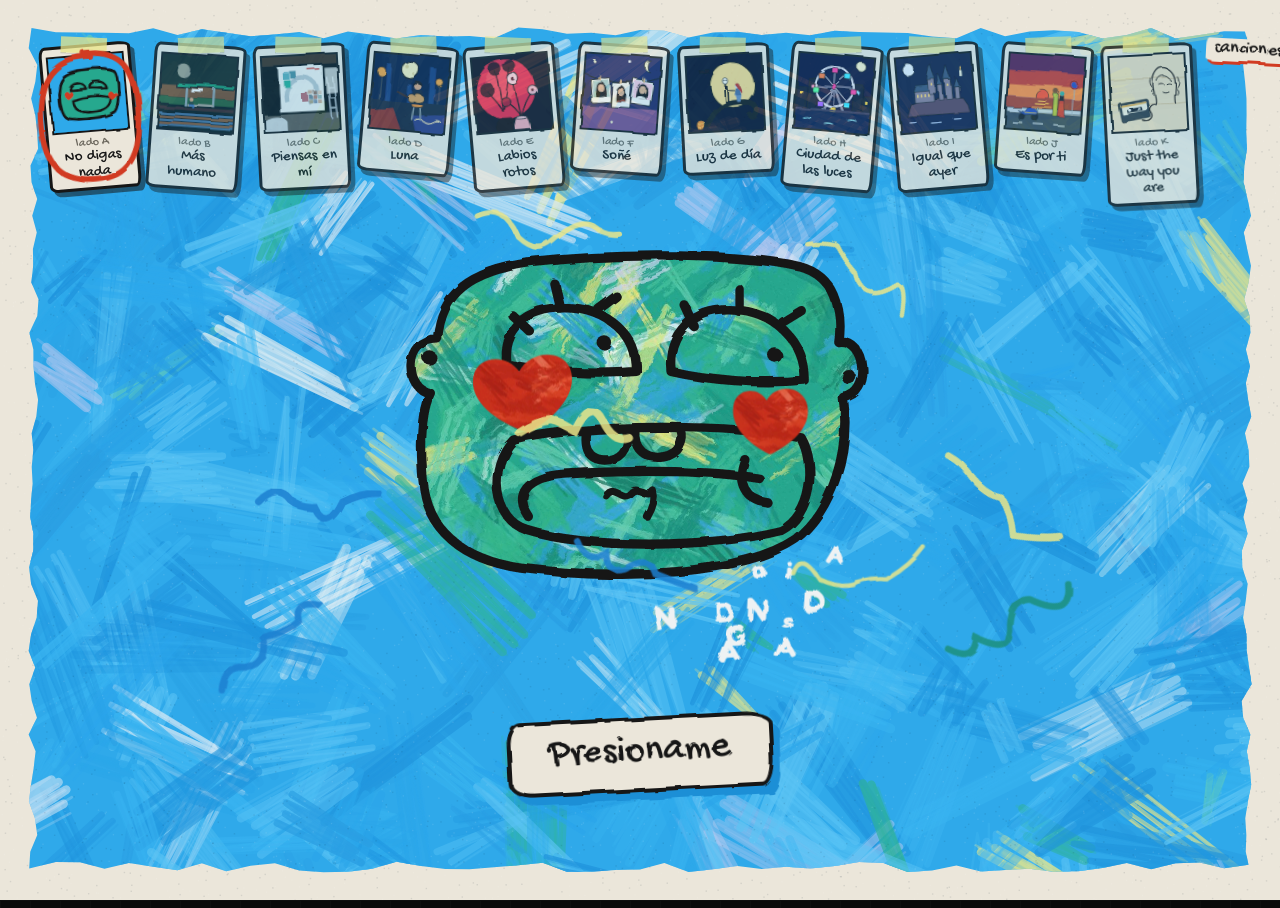
==== commit 9c388255: "add song Burno Marts" ====
--- a/index.html
+++ b/index.html
@@ -17,6 +17,7 @@
 <link rel="stylesheet" href="css/ciudad.css">
 <link rel="stylesheet" href="css/ayer.css">
 <link rel="stylesheet" href="css/porti.css">
+<link rel="stylesheet" href="css/cinta.css">
 
 </head>
 <body>
@@ -35,6 +36,7 @@
   <div id="escena-ciudad"></div>
   <div id="escena-ayer"></div>
   <div id="escena-porti"></div>
+  <div id="escena-cinta"></div>
   <div id="subtitulo"></div>
   <canvas id="galaxy-canvas" style="display:none;opacity:0;will-change:opacity;position:fixed;top:0;left:0;width:100vw;height:100vh;z-index:10;"></canvas>
   <div class="wrapper" style="display:none;">
@@ -67,6 +69,9 @@
 <script src="js/escena-ayer.js" defer></script>
 <script src="js/letra-porti.js" defer></script>
 <script src="js/escena-porti.js" defer></script>
+<script src="js/cinta.js" defer></script>
+<script src="js/letra-cinta.js" defer></script>
+<script src="js/escena-cinta.js" defer></script>
 <script src="js/menu.js" defer></script>
 
 </body>
--- a/css/cinta.css
+++ b/css/cinta.css
@@ -0,0 +1,135 @@
+/* Escena "Just the way you are" (Bruno Mars): figuras de cinta de casete sobre una mesa de madera clara.
+   La cinta sale del casete, dibuja la figura de la letra, se rebobina y dibuja la siguiente.
+   Es distinta a las demás: movimientos suaves (no a saltitos) y nada de crayón. */
+#escena-cinta {
+  position: fixed;
+  inset: 0;
+  z-index: 1;
+  overflow: hidden;
+  opacity: 0;
+  pointer-events: none;
+  transition: opacity 1.5s;
+  background: #e8d6b4;
+}
+
+#escena-cinta.visible {
+  opacity: 1;
+}
+
+body.cambiando #escena-cinta {
+  transition: none !important;
+}
+
+/* el lienzo 3:2 siempre cubre la pantalla; así la mesa (canvas) y la cinta (SVG) coinciden punto por punto */
+#escena-cinta .lienzo {
+  position: absolute;
+  left: 50%;
+  top: 50%;
+  width: max(100vw, 150vh);
+  height: max(66.667vw, 100vh);
+  transform: translate(-50%, -50%);
+}
+
+#escena-cinta .mesa,
+#escena-cinta .adornos {
+  position: absolute;
+  inset: 0;
+  width: 100%;
+  height: 100%;
+}
+
+#escena-cinta .adornos {
+  overflow: visible;
+}
+
+/* ---- la cinta ---- */
+#escena-cinta .figura path {
+  fill: none;
+  stroke-linecap: round;
+  stroke-linejoin: round;
+  stroke-dasharray: 1 2;
+  /* escondida (y así se rebobina: al revés y en orden inverso) */
+  stroke-dashoffset: 1.02;
+  transition: stroke-dashoffset var(--u, .2s) cubic-bezier(.5, 0, .9, .6) var(--r, 0s);
+}
+
+/* dibujándose: la punta avanza siguiendo el trazo */
+#escena-cinta .figura.on path {
+  stroke-dashoffset: 0;
+  transition: stroke-dashoffset var(--t, .5s) linear var(--d, 0s);
+}
+
+#escena-cinta .figura .cs {
+  stroke: rgba(46, 26, 10, .2);
+  transform: translate(1.6px, 2.2px);
+}
+
+#escena-cinta .figura .cc {
+  stroke: #2a1810;
+}
+
+/* brillo satinado de la cinta */
+#escena-cinta .figura .cb {
+  stroke: url(#ctSatin);
+  transform: translate(-.5px, -.6px);
+}
+
+/* ---- el casete: los carretes giran mientras suena; rápido cuando sale la cinta, al revés cuando entra ---- */
+#escena-cinta .carrete {
+  transform-box: fill-box;
+  transform-origin: center;
+}
+
+body.sonando #escena-cinta .carrete {
+  animation: cinta-gira 2.4s linear infinite;
+}
+
+#escena-cinta.saliendo .carrete {
+  animation: cinta-gira .35s linear infinite !important;
+}
+
+#escena-cinta.entrando .carrete {
+  animation: cinta-gira .3s linear infinite reverse !important;
+}
+
+@keyframes cinta-gira {
+  to {
+    transform: rotate(-360deg);
+  }
+}
+
+#escena-cinta .firma {
+  opacity: .9;
+}
+
+/* pantallas verticales: el lienzo se recorre para que la figura quede al centro */
+@media (max-aspect-ratio: 1/1) {
+  #escena-cinta .lienzo {
+    transform: translate(-60%, -50%);
+  }
+
+  #escena-cinta .firma {
+    display: none;
+  }
+}
+
+/* ---- colores de esta canción en los subtítulos, el botón y los mensajes ---- */
+body.cancion-cinta #subtitulo.sub-coro {
+  text-shadow: .06em .08em 0 #8a5a3a;
+}
+
+body.cancion-cinta #subtitulo.sub-verso {
+  box-shadow: .15em .2em 0 #24160f;
+}
+
+body.cancion-cinta #subtitulo .eco {
+  color: #e2a94a;
+}
+
+body.cancion-cinta #start-btn-container .button {
+  box-shadow: .18em .22em 0 #24160f;
+}
+
+body.cancion-cinta .flower-message {
+  text-shadow: .06em .08em 0 #8a5a3a;
+}
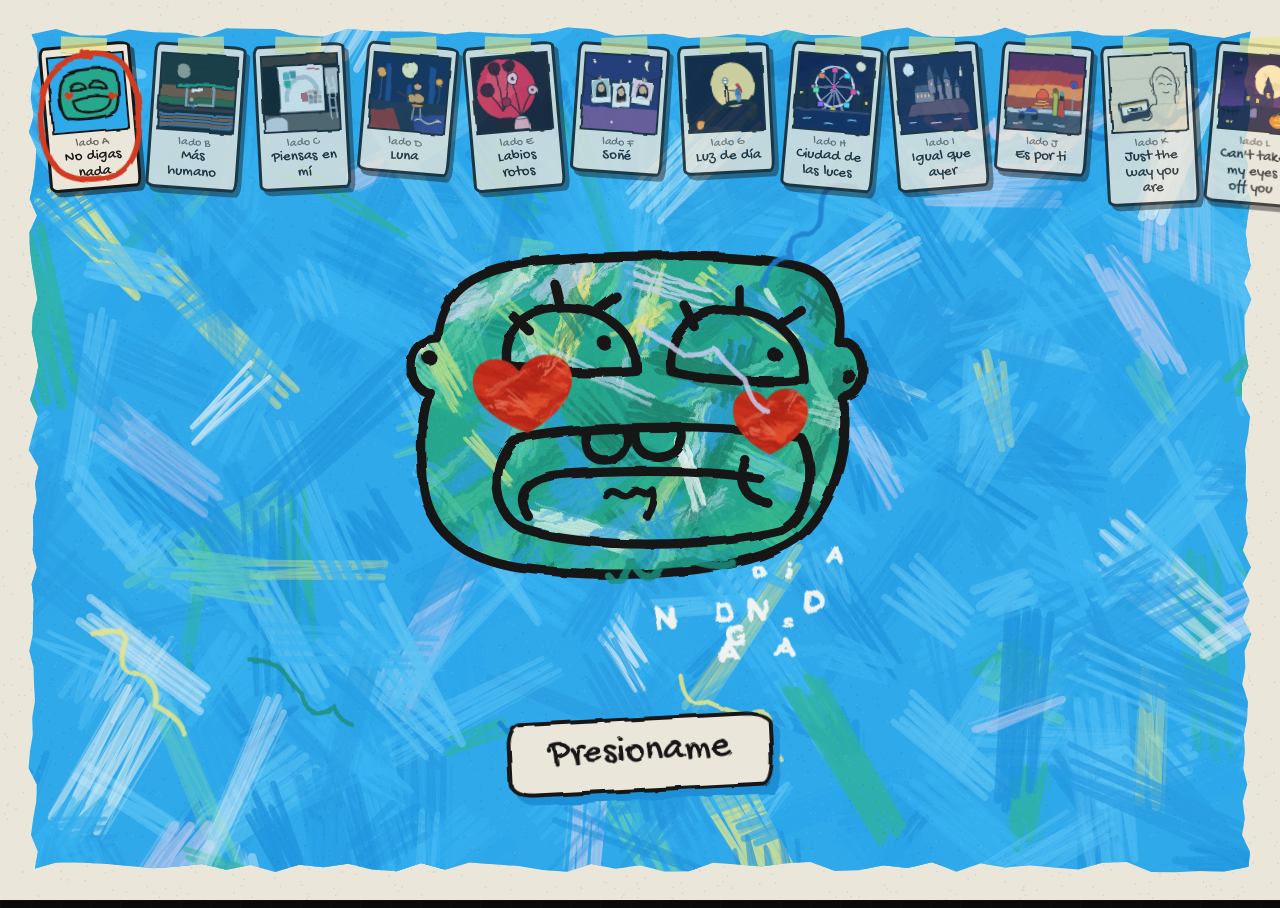
==== commit 8beabcdb: "eleven song playlist" ====
--- a/index.html
+++ b/index.html
@@ -6,7 +6,7 @@
   <title>ashl_eyvargas</title>
   <link rel="stylesheet" href="https://public.codepenassets.com/css/reset-2.0.min.css">
 <link rel="stylesheet" href="css/style.css">
-<link rel="stylesheet" href="https://fonts.googleapis.com/css2?family=Fredoka:wght@700&family=Caveat:wght@700&family=Gochi+Hand&display=swap">
+<link rel="stylesheet" href="https://fonts.googleapis.com/css2?family=Fredoka:wght@700&family=Caveat:wght@700&family=Gochi+Hand&family=Creepster&display=swap">
 <link rel="stylesheet" href="css/escena.css">
 <link rel="stylesheet" href="css/humano.css">
 <link rel="stylesheet" href="css/alvafro.css">
@@ -18,6 +18,7 @@
 <link rel="stylesheet" href="css/ayer.css">
 <link rel="stylesheet" href="css/porti.css">
 <link rel="stylesheet" href="css/cinta.css">
+<link rel="stylesheet" href="css/mirada.css">
 
 </head>
 <body>
@@ -37,6 +38,7 @@
   <div id="escena-ayer"></div>
   <div id="escena-porti"></div>
   <div id="escena-cinta"></div>
+  <div id="escena-mirada"></div>
   <div id="subtitulo"></div>
   <canvas id="galaxy-canvas" style="display:none;opacity:0;will-change:opacity;position:fixed;top:0;left:0;width:100vw;height:100vh;z-index:10;"></canvas>
   <div class="wrapper" style="display:none;">
@@ -72,6 +74,8 @@
 <script src="js/cinta.js" defer></script>
 <script src="js/letra-cinta.js" defer></script>
 <script src="js/escena-cinta.js" defer></script>
+<script src="js/letra-mirada.js" defer></script>
+<script src="js/escena-mirada.js" defer></script>
 <script src="js/menu.js" defer></script>
 
 </body>
--- a/css/escena.css
+++ b/css/escena.css
@@ -157,6 +157,8 @@
   filter: url(#marcador); /* el texto también "hierve" como la ilustración */
 }
 #subtitulo.on { opacity: 1; }
+/* la línea que se va (solo la usan las escenas con subtítulos especiales) */
+#subtitulo-sale { display: none; }
 #subtitulo .palabra {
   display: inline-block;
   transform: rotate(var(--rot));
--- a/css/mirada.css
+++ b/css/mirada.css
@@ -0,0 +1,1220 @@
+/* Escena "Can't take my eyes off you" (Frankie Valli): noche de Halloween sin personajes. La mansión embrujada
+   contra la luna, el panteón, calabazas, murciélagos y ojos que te miran desde la oscuridad.
+   Movimientos suaves. Todo lo que se anima es su propia capa y solo cambia transform / opacity, así no se traba. */
+#escena-mirada {
+  position: fixed;
+  inset: 0;
+  z-index: 1;
+  overflow: hidden;
+  opacity: 0;
+  pointer-events: none;
+  transition: opacity 1.5s;
+  background: #120a24;
+}
+
+#escena-mirada.visible {
+  opacity: 1;
+}
+
+body.cambiando #escena-mirada {
+  transition: none !important;
+}
+
+/* el lienzo 3:2 siempre cubre la pantalla; las capas y los efectos se acomodan en % del dibujo (1200 × 800) */
+#escena-mirada .lienzo {
+  position: absolute;
+  left: 50%;
+  top: 50%;
+  width: max(100vw, 150vh);
+  height: max(66.667vw, 100vh);
+  transform: translate(-50%, -50%);
+}
+
+#escena-mirada .plano,
+#escena-mirada .capa-m,
+#escena-mirada .tinte {
+  position: absolute;
+  inset: 0;
+  width: 100%;
+  height: 100%;
+}
+
+#escena-mirada .plano {
+  transition: transform .6s ease-out;
+  will-change: transform;
+}
+
+/* parallax */
+#escena-mirada .p-lejos {
+  transform: translate(calc(var(--px, 0) * -6px), calc(var(--py, 0) * -4px));
+}
+
+#escena-mirada .p-medio {
+  transform: translate(calc(var(--px, 0) * 4px), calc(var(--py, 0) * 2px));
+}
+
+#escena-mirada .p-cerca {
+  transform: translate(calc(var(--px, 0) * 14px), calc(var(--py, 0) * 8px));
+}
+
+#escena-mirada .capa-m {
+  overflow: visible;
+}
+
+#escena-mirada .suelto {
+  position: absolute;
+  transform: translate(-50%, -50%);
+  opacity: 0;
+  will-change: transform, opacity;
+}
+
+#escena-mirada .suelto svg {
+  overflow: visible;
+}
+
+#escena-mirada :is(.pupila, .ojo-ventana, .ojos-oscuro, .calabaza, .halo-calabaza, .cara-calabaza, .llama, .vela, .burbuja, .bocanada, .veleta,
+  .corazon-calabaza, .aleteo, .nube-niebla, .ventana, .puerta) {
+  transform-box: fill-box;
+}
+
+/* ---- siempre vivo ---- */
+#escena-mirada .estrellas {
+  will-change: opacity;
+  animation: hw-titila 3.4s ease-in-out infinite;
+}
+
+#escena-mirada .e2 {
+  animation-duration: 4.6s;
+  animation-delay: -1.5s;
+}
+
+#escena-mirada .e3 {
+  animation-duration: 2.8s;
+  animation-delay: -.7s;
+}
+
+@keyframes hw-titila {
+
+  0%,
+  100% {
+    opacity: .3;
+  }
+
+  50% {
+    opacity: 1;
+  }
+}
+
+#escena-mirada .nubes {
+  will-change: transform;
+  animation: hw-nubes 50s ease-in-out infinite alternate;
+}
+
+@keyframes hw-nubes {
+  from {
+    transform: translateX(-4%);
+  }
+
+  to {
+    transform: translateX(5%);
+  }
+}
+
+/* las pupilas siguen al mouse */
+#escena-mirada .pupila {
+  transform: translate(calc(var(--px, 0) * 2.4px), calc(var(--py, 0) * 1.6px));
+  transition: transform .3s ease-out;
+}
+
+/* los ojos de la oscuridad: unos siempre, parpadean de vez en cuando */
+#escena-mirada .ojos-oscuro {
+  transform-origin: center;
+  opacity: 0;
+  transition: opacity .6s ease;
+}
+
+#escena-mirada .ojos-oscuro.siempre {
+  opacity: 1;
+  animation: hw-parpadea 5s ease-in-out infinite;
+  animation-delay: var(--w, 0s);
+}
+
+@keyframes hw-parpadea {
+
+  0%,
+  92%,
+  100% {
+    transform: scaleY(1);
+  }
+
+  95% {
+    transform: scaleY(.08);
+  }
+}
+
+/* murciélagos */
+#escena-mirada .aleteo {
+  transform-origin: center;
+  animation: hw-aleteo .28s ease-in-out infinite alternate;
+}
+
+@keyframes hw-aleteo {
+  from {
+    transform: scaleY(1);
+  }
+
+  to {
+    transform: scaleY(-.45);
+  }
+}
+
+#escena-mirada .hw-murcielago.vuela {
+  opacity: 1;
+  animation: hw-vuela 14s linear infinite;
+  animation-delay: var(--w, 0s);
+}
+
+#escena-mirada .hw-murcielago.v1 {
+  animation-name: hw-vuela2;
+  animation-duration: 17s;
+}
+
+#escena-mirada .hw-murcielago.v2 {
+  animation-name: hw-vuela3;
+  animation-duration: 12s;
+}
+
+@keyframes hw-vuela {
+  0% {
+    transform: translate(-50%, -50%) translate(-300px, 40px) scale(.8);
+  }
+
+  25% {
+    transform: translate(-50%, -50%) translate(-80px, -40px) scale(1);
+  }
+
+  50% {
+    transform: translate(-50%, -50%) translate(160px, 20px) scale(.9);
+  }
+
+  75% {
+    transform: translate(-50%, -50%) translate(360px, -60px) scale(1.1);
+  }
+
+  100% {
+    transform: translate(-50%, -50%) translate(-300px, 40px) scale(.8);
+  }
+}
+
+@keyframes hw-vuela2 {
+  0% {
+    transform: translate(-50%, -50%) translate(260px, -30px);
+  }
+
+  33% {
+    transform: translate(-50%, -50%) translate(-120px, 60px) scale(.8);
+  }
+
+  66% {
+    transform: translate(-50%, -50%) translate(-320px, -50px) scale(1.1);
+  }
+
+  100% {
+    transform: translate(-50%, -50%) translate(260px, -30px);
+  }
+}
+
+@keyframes hw-vuela3 {
+  0% {
+    transform: translate(-50%, -50%) translate(0, 0) scale(.7);
+  }
+
+  50% {
+    transform: translate(-50%, -50%) translate(220px, -80px) scale(1);
+  }
+
+  100% {
+    transform: translate(-50%, -50%) translate(0, 0) scale(.7);
+  }
+}
+
+/* la mansión: ventanas que titilan, humo de la chimenea, veleta */
+#escena-mirada .ventana {
+  animation: hw-ventana 7s ease-in-out infinite;
+  animation-delay: var(--w, 0s);
+  transition: opacity .8s ease;
+}
+
+#escena-mirada .ventana.apagada {
+  opacity: 0;
+  animation: none;
+}
+
+@keyframes hw-ventana {
+
+  0%,
+  86%,
+  100% {
+    opacity: 1;
+  }
+
+  88% {
+    opacity: .55;
+  }
+
+  90% {
+    opacity: 1;
+  }
+}
+
+#escena-mirada .bocanada {
+  opacity: 0;
+  animation: hw-humo 4.5s ease-out infinite;
+  animation-delay: var(--w, 0s);
+}
+
+@keyframes hw-humo {
+  0% {
+    opacity: 0;
+    transform: translate(0, 0) scale(.5);
+  }
+
+  20% {
+    opacity: .35;
+  }
+
+  100% {
+    opacity: 0;
+    transform: translate(-40px, -110px) scale(2.2);
+  }
+}
+
+#escena-mirada .veleta {
+  transform-origin: center;
+  animation: hw-veleta 6s ease-in-out infinite;
+}
+
+@keyframes hw-veleta {
+
+  0%,
+  100% {
+    transform: scaleX(1);
+  }
+
+  50% {
+    transform: scaleX(.6);
+  }
+}
+
+#escena-mirada .puerta {
+  transform-origin: left center;
+  transition: transform 1.2s ease;
+}
+
+#escena-mirada .ojo-ventana {
+  transform-origin: center;
+  transform: scaleY(0);
+  transition: transform .5s ease;
+  transition-delay: var(--w, 0s);
+}
+
+/* velas, calabazas, caldero, linterna */
+#escena-mirada .llama {
+  transform-origin: center bottom;
+  animation: hw-flama .4s ease-in-out infinite alternate;
+}
+
+@keyframes hw-flama {
+  from {
+    transform: scale(1, 1) skewX(0);
+  }
+
+  to {
+    transform: scale(.85, 1.15) skewX(6deg);
+  }
+}
+
+#escena-mirada .vela {
+  opacity: .25;
+  transition: opacity 1s ease;
+  transition-delay: var(--w, 0s);
+}
+
+#escena-mirada .halo-calabaza,
+#escena-mirada .halo-linterna,
+#escena-mirada .halo-vela {
+  animation: hw-brillo 1.6s ease-in-out infinite alternate;
+}
+
+@keyframes hw-brillo {
+  from {
+    opacity: .7;
+  }
+
+  to {
+    opacity: 1;
+  }
+}
+
+#escena-mirada .cara-calabaza {
+  animation: hw-titila-fuego 2.2s ease-in-out infinite;
+}
+
+@keyframes hw-titila-fuego {
+
+  0%,
+  100% {
+    opacity: 1;
+  }
+
+  40% {
+    opacity: .82;
+  }
+
+  60% {
+    opacity: .95;
+  }
+}
+
+#escena-mirada .burbuja {
+  opacity: 0;
+  animation: hw-burbuja 2.4s ease-in infinite;
+  animation-delay: var(--w, 0s);
+}
+
+@keyframes hw-burbuja {
+  0% {
+    opacity: 0;
+    transform: translate(0, 0) scale(.4);
+  }
+
+  20% {
+    opacity: 1;
+  }
+
+  80% {
+    opacity: 1;
+    transform: translate(var(--x, 0px), -40px) scale(1);
+  }
+
+  100% {
+    opacity: 0;
+    transform: translate(var(--x, 0px), -48px) scale(1.4);
+  }
+}
+
+/* fuegos fatuos y la araña */
+#escena-mirada .hw-fatuo {
+  opacity: .8;
+  animation: hw-fatuo 6s ease-in-out infinite;
+  animation-delay: var(--w, 0s);
+}
+
+@keyframes hw-fatuo {
+
+  0%,
+  100% {
+    transform: translate(-50%, -50%) translate(0, 0);
+  }
+
+  50% {
+    transform: translate(-50%, -50%) translate(var(--x, 20px), -26px);
+  }
+}
+
+#escena-mirada .hw-arana {
+  opacity: 1;
+  animation: hw-arana 8s ease-in-out infinite;
+}
+
+@keyframes hw-arana {
+
+  0%,
+  100% {
+    transform: translate(-50%, -50%) translateY(0);
+  }
+
+  50% {
+    transform: translate(-50%, -50%) translateY(42px);
+  }
+}
+
+/* la neblina */
+#escena-mirada .nube-niebla {
+  animation: hw-niebla 18s ease-in-out infinite alternate;
+  animation-delay: var(--w, 0s);
+}
+
+@keyframes hw-niebla {
+  from {
+    transform: translateX(-60px);
+  }
+
+  to {
+    transform: translateX(60px);
+  }
+}
+
+#escena-mirada .niebla-alta {
+  opacity: 0;
+  transition: opacity 2s ease;
+}
+
+/* ocultos hasta su línea */
+#escena-mirada :is(.corazon-calabaza, .rayo, .puerta-luz) {
+  opacity: 0;
+}
+
+#escena-mirada .tinte {
+  opacity: 0;
+  transition: opacity 2s ease;
+  will-change: opacity;
+}
+
+#escena-mirada .tinte-calido {
+  background: radial-gradient(ellipse at 70% 60%, rgba(255, 150, 70, .4), rgba(255, 120, 60, .1) 55%, rgba(255, 100, 50, 0) 80%);
+}
+
+#escena-mirada .tinte-calma {
+  background: radial-gradient(ellipse at 60% 50%, rgba(6, 2, 16, .35) 10%, rgba(6, 2, 16, .82) 80%);
+}
+
+#escena-mirada .destello-rayo {
+  background: #f4f0ff;
+  transition: none;
+}
+
+/* ---- "demasiado buena para ser verdad": polvo mágico alrededor de la luna ---- */
+#escena-mirada.en-buena .hw-destello {
+  animation: hw-destello 1.8s ease-in-out infinite;
+  animation-delay: var(--w, 0s);
+}
+
+@keyframes hw-destello {
+
+  0%,
+  100% {
+    opacity: 0;
+    transform: translate(-50%, -50%) scale(.3) rotate(0);
+  }
+
+  50% {
+    opacity: 1;
+    transform: translate(-50%, -50%) scale(1) rotate(45deg);
+  }
+}
+
+/* ---- "no puedo apartar mis ojos de ti": se abren todos los ojos ---- */
+#escena-mirada.en-ojos .ojos-oscuro {
+  opacity: 1;
+  animation: hw-parpadea 4s ease-in-out infinite;
+  animation-delay: var(--w, 0s);
+}
+
+#escena-mirada.en-ojos .ojo-ventana {
+  transform: scaleY(1);
+}
+
+#escena-mirada.en-ojos .tinte-calma {
+  opacity: .45;
+}
+
+/* ---- "tocar el cielo" / "el amor ha llegado": estrellas fugaces ---- */
+#escena-mirada:is(.en-cielo, .en-llegado) .hw-fugaz {
+  animation: hw-fugaz 2.6s ease-in infinite;
+  animation-delay: var(--w, 0s);
+}
+
+@keyframes hw-fugaz {
+  0% {
+    opacity: 0;
+    transform: translate(-50%, -50%) translate(-120%, -40%);
+  }
+
+  15% {
+    opacity: 1;
+  }
+
+  70% {
+    opacity: 1;
+    transform: translate(-50%, -50%) translate(40%, 14%);
+  }
+
+  80%,
+  100% {
+    opacity: 0;
+    transform: translate(-50%, -50%) translate(55%, 19%);
+  }
+}
+
+#escena-mirada.en-cielo .estrellas {
+  animation-duration: 1.2s;
+}
+
+/* ---- "abrazarte" / "quédate": los murciélagos rodean la luna ---- */
+#escena-mirada.en-abrazo .anillo {
+  animation: hw-anillo 1.2s ease-out both;
+  animation-delay: var(--w, 0s);
+}
+
+@keyframes hw-anillo {
+  from {
+    opacity: 0;
+    transform: translate(-50%, -50%) scale(.2);
+  }
+
+  to {
+    opacity: 1;
+    transform: translate(-50%, -50%) scale(1);
+  }
+}
+
+/* ---- "el amor ha llegado": se prenden las ventanas y se abre la puerta ---- */
+#escena-mirada:is(.en-llegado, .en-calido) .ventana.apagada {
+  opacity: 1;
+  transition-delay: var(--w, 0s);
+}
+
+#escena-mirada:is(.en-llegado, .en-calido) .puerta-luz {
+  opacity: 1;
+  transition: opacity 1s ease;
+}
+
+#escena-mirada:is(.en-llegado, .en-calido) .puerta {
+  transform: scaleX(.18);
+}
+
+/* ---- "gracias a Dios por estar vivo": se encienden las velas y suben los fuegos fatuos ---- */
+#escena-mirada:is(.en-vivo, .en-calido, .en-fuegos) .vela {
+  opacity: 1;
+}
+
+#escena-mirada.en-vivo .hw-fatuo {
+  animation: hw-fatuo-sube 4s ease-in-out infinite;
+  animation-delay: var(--w, 0s);
+}
+
+@keyframes hw-fatuo-sube {
+  0% {
+    opacity: 0;
+    transform: translate(-50%, -50%) translate(0, 0);
+  }
+
+  20%,
+  80% {
+    opacity: 1;
+  }
+
+  100% {
+    opacity: 0;
+    transform: translate(-50%, -50%) translate(var(--x, 20px), -200px);
+  }
+}
+
+/* ---- "perdona la forma en que te miro": todo se tiñe de rosa ---- */
+#escena-mirada .tinte-rosa {
+  background: radial-gradient(ellipse at 68% 45%, rgba(255, 110, 170, .2), rgba(255, 90, 150, .06) 55%, rgba(255, 90, 150, 0) 80%);
+}
+
+#escena-mirada.en-sonrojo .tinte-rosa {
+  opacity: 1;
+}
+
+/* ---- "sin fuerzas" / "te necesito": la calabaza gigante late con un corazón ---- */
+#escena-mirada .corazon-calabaza {
+  transform-origin: center;
+  transition: opacity .6s ease;
+}
+
+#escena-mirada.en-latido .corazon-calabaza {
+  opacity: 1;
+  animation: hw-latido 1s ease-in-out infinite;
+}
+
+@keyframes hw-latido {
+
+  0%,
+  100% {
+    transform: scale(.9);
+  }
+
+  15% {
+    transform: scale(1.2);
+  }
+
+  30% {
+    transform: scale(.95);
+  }
+
+  45% {
+    transform: scale(1.12);
+  }
+}
+
+#escena-mirada.en-latido .halo-calabaza {
+  animation-duration: .5s;
+}
+
+/* ---- "no me quedan palabras": todo se oscurece y sube la neblina ---- */
+#escena-mirada.en-calma .tinte-calma {
+  opacity: 1;
+}
+
+#escena-mirada.en-calma .niebla-alta {
+  opacity: 1;
+}
+
+#escena-mirada.en-calma .ojos-oscuro {
+  opacity: 1;
+}
+
+/* ---- "si sientes lo que yo siento" / "te amo": corazones de fuego desde las calabazas ---- */
+#escena-mirada.en-sientes .hw-corazon {
+  animation: hw-corazon 3.4s ease-out infinite;
+  animation-delay: var(--w, 0s);
+}
+
+@keyframes hw-corazon {
+  0% {
+    opacity: 0;
+    transform: translate(-50%, -50%) scale(.4);
+  }
+
+  15% {
+    opacity: 1;
+    transform: translate(-50%, -50%) translateY(-20px) scale(1);
+  }
+
+  100% {
+    opacity: 0;
+    transform: translate(-50%, -50%) translate(var(--x, 0px), -280px) scale(1.1) rotate(12deg);
+  }
+}
+
+/* ---- "dime que es real" / "créeme": ¡relámpago! ---- */
+#escena-mirada.en-real .rayo {
+  animation: hw-rayo 3.2s ease-out infinite;
+}
+
+#escena-mirada.en-real .destello-rayo {
+  animation: hw-flash 3.2s ease-out infinite;
+}
+
+@keyframes hw-rayo {
+
+  0%,
+  100% {
+    opacity: 0;
+  }
+
+  2%,
+  6% {
+    opacity: 1;
+  }
+
+  4% {
+    opacity: .2;
+  }
+
+  14% {
+    opacity: 0;
+  }
+}
+
+@keyframes hw-flash {
+
+  0%,
+  100% {
+    opacity: 0;
+  }
+
+  2% {
+    opacity: .5;
+  }
+
+  4% {
+    opacity: .1;
+  }
+
+  6% {
+    opacity: .35;
+  }
+
+  18% {
+    opacity: 0;
+  }
+}
+
+/* ---- fuegos artificiales: en el coro (muchos) y en los momentos clave ---- */
+#escena-mirada.en-fuegos .hw-fuego:not(.extra),
+#escena-mirada.en-muchos .hw-fuego.extra {
+  animation: hw-fuego 3.2s cubic-bezier(.2, .7, .3, 1) infinite;
+  animation-delay: var(--w, 0s);
+}
+
+@keyframes hw-fuego {
+
+  0%,
+  22% {
+    opacity: 0;
+    transform: translate(-50%, -50%) scale(.05);
+  }
+
+  26% {
+    opacity: 1;
+  }
+
+  55% {
+    opacity: 1;
+    transform: translate(-50%, -50%) scale(1);
+  }
+
+  80%,
+  100% {
+    opacity: 0;
+    transform: translate(-50%, -50%) translateY(14px) scale(1.06);
+  }
+}
+
+/* el cohete sube y revienta justo donde aparece el fuego */
+#escena-mirada.en-fuegos .hw-cohete:not(.extra),
+#escena-mirada.en-muchos .hw-cohete.extra {
+  animation: hw-cohete 3.2s ease-out infinite;
+  animation-delay: var(--w, 0s);
+}
+
+@keyframes hw-cohete {
+  0% {
+    opacity: 0;
+    transform: translate(-50%, -50%) translateY(80px) scaleY(.6);
+  }
+
+  4% {
+    opacity: 1;
+  }
+
+  22% {
+    opacity: 1;
+    transform: translate(-50%, -50%) translateY(-150px) scaleY(1);
+  }
+
+  25%,
+  100% {
+    opacity: 0;
+    transform: translate(-50%, -50%) translateY(-150px) scaleY(.2);
+  }
+}
+
+#escena-mirada.en-amarte .hw-fuego-cor {
+  animation: hw-fuego 3.6s cubic-bezier(.2, .7, .3, 1) infinite;
+  animation-delay: var(--w, 0s);
+}
+
+#escena-mirada.en-muchos .hw-linterna {
+  animation: hw-linterna 9s ease-in-out infinite;
+  animation-delay: var(--w, 0s);
+}
+
+@keyframes hw-linterna {
+  0% {
+    opacity: 0;
+    transform: translate(-50%, -50%) translate(0, 0) rotate(-4deg);
+  }
+
+  10% {
+    opacity: 1;
+  }
+
+  50% {
+    transform: translate(-50%, -50%) translate(calc(var(--x, 0px) * .5), -260px) rotate(4deg);
+  }
+
+  90% {
+    opacity: 1;
+  }
+
+  100% {
+    opacity: 0;
+    transform: translate(-50%, -50%) translate(var(--x, 0px), -560px) rotate(-4deg);
+  }
+}
+
+/* ---- "entibiar las noches solitarias": chimenea y todo cálido ---- */
+#escena-mirada.en-calido .tinte-calido {
+  opacity: 1;
+}
+
+#escena-mirada.en-calido .bocanada {
+  animation-duration: 2.6s;
+}
+
+/* ---- "déjame amarte": corazón de murciélagos en la luna y lluvia de pétalos ---- */
+#escena-mirada.en-amarte .corazon-bat {
+  animation: hw-anillo 1.2s ease-out both;
+  animation-delay: var(--w, 0s);
+}
+
+#escena-mirada.en-amarte .hw-murcielago.vuela {
+  opacity: 0;
+}
+
+#escena-mirada.en-amarte .hw-petalo {
+  animation: hw-petalo 7s linear infinite;
+  animation-delay: var(--w, 0s);
+}
+
+@keyframes hw-petalo {
+  0% {
+    opacity: 0;
+    transform: translate(-50%, -50%) translate(0, 0) rotate(0);
+  }
+
+  8% {
+    opacity: 1;
+  }
+
+  90% {
+    opacity: 1;
+  }
+
+  100% {
+    opacity: 0;
+    transform: translate(-50%, -50%) translate(var(--x, -100px), 880px) rotate(var(--g, 360deg));
+  }
+}
+
+/* pantallas verticales: el lienzo se recorre para que la mansión y la luna queden al centro */
+@media (max-aspect-ratio: 1/1) {
+  #escena-mirada .lienzo {
+    transform: translate(-62%, -50%);
+  }
+}
+
+/* ==================================================================================================
+   Subtítulos de Halloween (solo esta canción): cada letra aparece desde la neblina como un fantasma,
+   flota, las palabras clave brillan en rosa con un corazón, el coro revienta como fuego artificial
+   en colores, y la línea que se va se deshace hacia arriba como humo.
+   ================================================================================================== */
+body.cancion-mirada :is(#subtitulo, #subtitulo-sale) {
+  position: fixed;
+  left: 50%;
+  bottom: 5.5vh;
+  z-index: 120;
+  width: max-content;
+  max-width: 90vw;
+  text-align: center;
+  line-height: 1.2;
+  pointer-events: none;
+  filter: none;
+  transform: translateX(-50%);
+  background: none;
+  box-shadow: none;
+  padding: .2em .9em .3em;
+  isolation: isolate;
+  font-family: 'Creepster', 'Fredoka', cursive;
+  font-weight: 400;
+  letter-spacing: .04em;
+  text-transform: none;
+  -webkit-text-stroke: 0;
+}
+
+/* la neblina oscura detrás del texto, que respira como la luz de una vela */
+body.cancion-mirada :is(#subtitulo, #subtitulo-sale)::before {
+  content: '';
+  position: absolute;
+  inset: -.35em -1.4em;
+  z-index: -1;
+  border-radius: 50%;
+  background: radial-gradient(ellipse at center, rgba(14, 6, 28, .78) 0%, rgba(30, 12, 50, .55) 45%, rgba(30, 12, 50, 0) 72%);
+  animation: sub-hw-niebla 2.6s ease-in-out infinite alternate;
+}
+
+@keyframes sub-hw-niebla {
+  from {
+    opacity: .75;
+    transform: scale(.96);
+  }
+
+  to {
+    opacity: 1;
+    transform: scale(1.04);
+  }
+}
+
+/* resplandor de calabaza debajo (aparece con la línea) */
+body.cancion-mirada #subtitulo::after {
+  content: '';
+  position: absolute;
+  left: 15%;
+  right: 15%;
+  bottom: -.25em;
+  height: .2em;
+  z-index: -1;
+  border-radius: 50%;
+  background: radial-gradient(ellipse, rgba(255, 150, 50, .9), rgba(255, 120, 40, 0) 70%);
+  transform: scaleX(0);
+  animation: sub-hw-raya .9s ease-out .15s forwards;
+}
+
+@keyframes sub-hw-raya {
+  to {
+    transform: scaleX(1);
+  }
+}
+
+body.cancion-mirada #subtitulo .palabra {
+  display: inline-block;
+  transform: none;
+  animation: none;
+  white-space: nowrap;
+}
+
+/* sin las mayúsculas del coro de las otras canciones */
+body.cancion-mirada :is(#subtitulo, #subtitulo-sale).sub-coro .palabra:nth-child(n) {
+  text-transform: none;
+}
+
+/* ---- cada letra sale de la neblina: borrosa, desde abajo y girando un poquito ---- */
+body.cancion-mirada #subtitulo .letra-sub {
+  display: inline-block;
+  opacity: 0;
+  animation: sub-hw-aparece .55s cubic-bezier(.2, .8, .3, 1.3) forwards, sub-hw-flota 3.2s ease-in-out infinite;
+  animation-delay: calc(var(--j) * 32ms), calc(var(--j) * 32ms + .55s + var(--j) * 90ms);
+  will-change: transform, opacity;
+}
+
+@keyframes sub-hw-aparece {
+  0% {
+    opacity: 0;
+    transform: translateY(.7em) rotate(-14deg) scale(.4);
+    filter: blur(6px);
+  }
+
+  60% {
+    opacity: 1;
+    filter: blur(0);
+  }
+
+  100% {
+    opacity: 1;
+    transform: translateY(0) rotate(0) scale(1);
+    filter: blur(0);
+  }
+}
+
+@keyframes sub-hw-flota {
+
+  0%,
+  100% {
+    transform: translateY(0) rotate(0);
+  }
+
+  50% {
+    transform: translateY(-.08em) rotate(1.5deg);
+  }
+}
+
+/* ---- VERSO: letras de calabaza encendida (naranja con contorno oscuro y brillo) ---- */
+body.cancion-mirada :is(#subtitulo, #subtitulo-sale).sub-verso {
+  font-size: clamp(26px, 5vmin, 58px);
+  color: #ff9a3a;
+  text-shadow: 0 0 .25em rgba(255, 140, 40, .75), .05em .06em 0 #2a0a04, -.03em -.03em 0 #2a0a04, .03em -.03em 0 #2a0a04, -.03em .05em 0 #2a0a04;
+}
+
+/* ---- INTRO / solos: verde fantasma, como la poción del caldero ---- */
+body.cancion-mirada :is(#subtitulo, #subtitulo-sale).sub-intro {
+  font-size: clamp(24px, 4.4vmin, 50px);
+  color: #b8ff8a;
+  text-shadow: 0 0 .3em rgba(120, 255, 90, .7), .05em .06em 0 #0a2a06;
+}
+
+/* ---- CORO "te amo, nena": más grande, letras de colores de fuego artificial que revientan y rebotan ---- */
+body.cancion-mirada :is(#subtitulo, #subtitulo-sale).sub-coro {
+  font-size: clamp(30px, 6.4vmin, 76px);
+  color: #fff4e8;
+  text-shadow: .05em .07em 0 #2a0a1a, 0 0 .3em rgba(255, 120, 200, .55);
+}
+
+body.cancion-mirada :is(#subtitulo, #subtitulo-sale).sub-coro .letra-sub:nth-child(4n+1) {
+  color: #ff9a3a;
+}
+
+body.cancion-mirada :is(#subtitulo, #subtitulo-sale).sub-coro .letra-sub:nth-child(4n+2) {
+  color: #ff7ac8;
+}
+
+body.cancion-mirada :is(#subtitulo, #subtitulo-sale).sub-coro .letra-sub:nth-child(4n+3) {
+  color: #c89aff;
+}
+
+body.cancion-mirada #subtitulo.sub-coro .letra-sub {
+  animation: sub-hw-revienta .7s cubic-bezier(.2, .9, .3, 1.4) forwards, sub-hw-rebota 1.1s ease-in-out infinite;
+  animation-delay: calc(var(--j) * 28ms), calc(var(--j) * 28ms + .7s + var(--j) * 60ms);
+}
+
+@keyframes sub-hw-revienta {
+  0% {
+    opacity: 0;
+    transform: scale(2.6) rotate(25deg);
+    filter: blur(5px) brightness(2.2);
+  }
+
+  45% {
+    opacity: 1;
+    transform: scale(.85) rotate(-6deg);
+    filter: blur(0) brightness(1.8);
+  }
+
+  100% {
+    opacity: 1;
+    transform: scale(1) rotate(0);
+    filter: blur(0) brightness(1);
+  }
+}
+
+@keyframes sub-hw-rebota {
+
+  0%,
+  100% {
+    transform: translateY(0) scale(1);
+  }
+
+  50% {
+    transform: translateY(-.1em) scale(1.06);
+  }
+}
+
+/* destellos que salen alrededor del coro */
+body.cancion-mirada #subtitulo.sub-coro::after {
+  left: -6%;
+  right: -6%;
+  top: -.6em;
+  bottom: -.6em;
+  height: auto;
+  border-radius: 0;
+  background:
+    radial-gradient(circle at 4% 30%, #fff6d0 0 .06em, transparent .07em),
+    radial-gradient(circle at 96% 40%, #ffd27a 0 .07em, transparent .08em),
+    radial-gradient(circle at 12% 88%, #ff8ac8 0 .05em, transparent .06em),
+    radial-gradient(circle at 88% 92%, #c89aff 0 .06em, transparent .07em),
+    radial-gradient(circle at 50% 2%, #fff 0 .05em, transparent .06em);
+  transform: scale(.6);
+  opacity: 0;
+  animation: sub-hw-chispas 1.4s ease-out .3s infinite;
+}
+
+@keyframes sub-hw-chispas {
+  0% {
+    opacity: 0;
+    transform: scale(.6);
+  }
+
+  25% {
+    opacity: 1;
+  }
+
+  100% {
+    opacity: 0;
+    transform: scale(1.25);
+  }
+}
+
+/* ---- palabras clave ("ojos", "amor", "nena"...): rosa con brillo que late y un corazoncito ---- */
+body.cancion-mirada :is(#subtitulo, #subtitulo-sale) .palabra.clave {
+  position: relative;
+  color: #ff6aa8;
+  text-shadow: 0 0 .35em rgba(255, 80, 150, .9), .05em .06em 0 #3a0418;
+}
+
+body.cancion-mirada :is(#subtitulo, #subtitulo-sale) .palabra.clave .letra-sub {
+  color: #ff6aa8;
+}
+
+body.cancion-mirada #subtitulo .palabra.clave::after {
+  content: '♥';
+  position: absolute;
+  right: -.35em;
+  top: -.45em;
+  font-family: 'Fredoka', sans-serif;
+  font-size: .5em;
+  color: #ff3a7a;
+  text-shadow: 0 0 .3em rgba(255, 60, 120, .9);
+  opacity: 0;
+  animation: sub-hw-corazon 1s ease-in-out calc(var(--letras) * 32ms + .3s) infinite;
+}
+
+@keyframes sub-hw-corazon {
+
+  0%,
+  100% {
+    opacity: .9;
+    transform: scale(.8) rotate(-10deg);
+  }
+
+  50% {
+    opacity: 1;
+    transform: scale(1.25) rotate(8deg);
+  }
+}
+
+/* ---- la línea que se va: se deshace hacia arriba como humo ---- */
+body.cancion-mirada #subtitulo-sale {
+  display: block;
+  opacity: 0;
+}
+
+body.cancion-mirada #subtitulo-sale.sale {
+  animation: sub-hw-humo .6s ease-out forwards;
+}
+
+body.cancion-mirada #subtitulo-sale .palabra {
+  display: inline-block;
+  white-space: nowrap;
+}
+
+body.cancion-mirada #subtitulo-sale .letra-sub {
+  display: inline-block;
+  animation: sub-hw-letra-humo .6s ease-out forwards;
+  animation-delay: calc(var(--j) * 12ms);
+}
+
+body.cancion-mirada #subtitulo-sale::after {
+  display: none;
+}
+
+@keyframes sub-hw-humo {
+  0% {
+    opacity: 1;
+  }
+
+  100% {
+    opacity: 0;
+  }
+}
+
+@keyframes sub-hw-letra-humo {
+  0% {
+    transform: translateY(0) scale(1);
+    filter: blur(0);
+  }
+
+  100% {
+    transform: translateY(-1.4em) scale(1.25) rotate(8deg);
+    filter: blur(8px);
+  }
+}
+
+/* cuando suena el coro, el botón y los mensajes van con los colores de la noche */
+body.cancion-mirada #start-btn-container .button {
+  box-shadow: .18em .22em 0 #f07a1a;
+}
+
+body.cancion-mirada .flower-message {
+  text-shadow: .06em .08em 0 #f07a1a;
+}
+
+@media (max-width: 480px) {
+  body.cancion-mirada :is(#subtitulo, #subtitulo-sale) {
+    bottom: 4vh;
+  }
+}
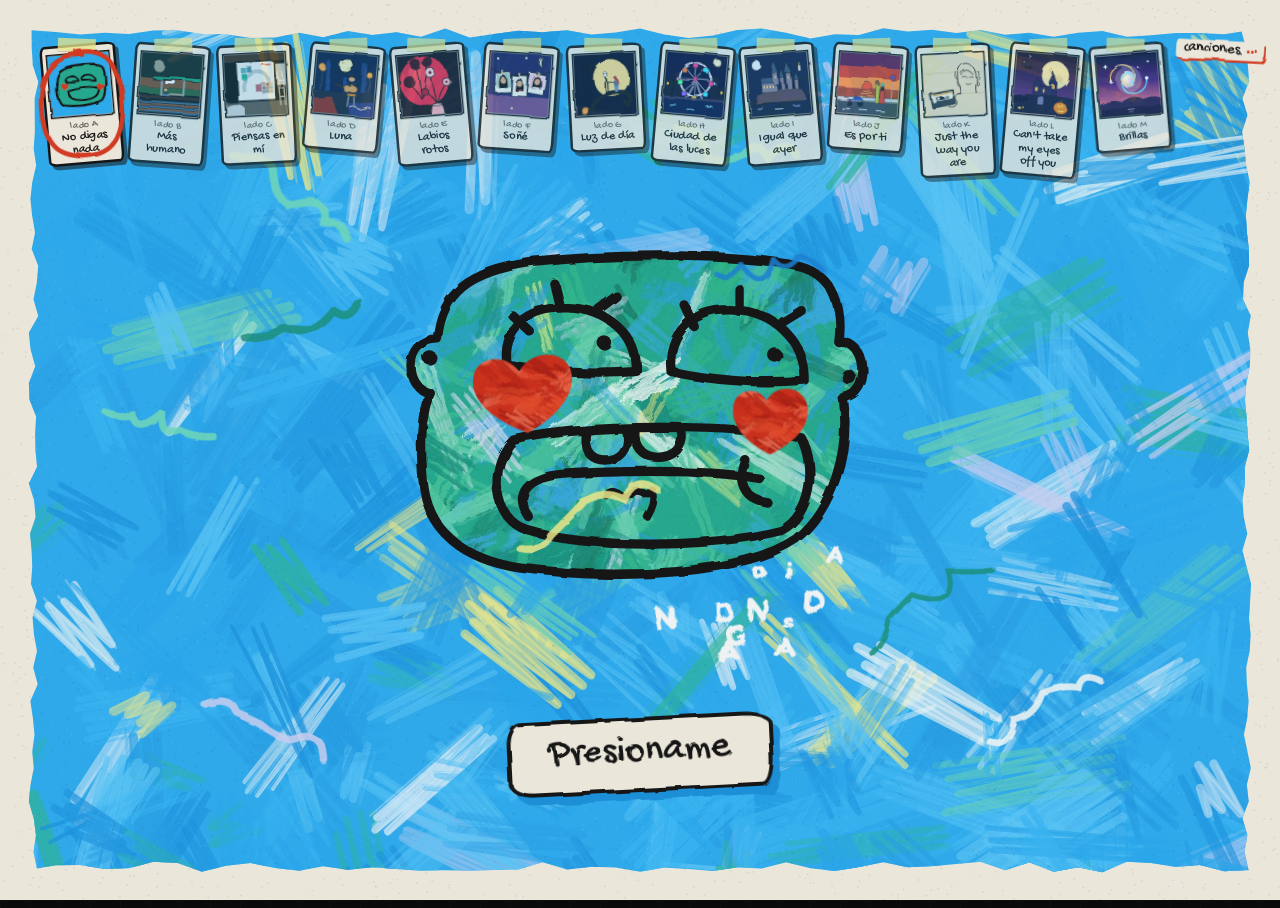
==== commit 3a31bb05: "12" ====
--- a/index.html
+++ b/index.html
@@ -6,7 +6,7 @@
   <title>ashl_eyvargas</title>
   <link rel="stylesheet" href="https://public.codepenassets.com/css/reset-2.0.min.css">
 <link rel="stylesheet" href="css/style.css">
-<link rel="stylesheet" href="https://fonts.googleapis.com/css2?family=Fredoka:wght@700&family=Caveat:wght@700&family=Gochi+Hand&family=Creepster&display=swap">
+<link rel="stylesheet" href="https://fonts.googleapis.com/css2?family=Fredoka:wght@700&family=Caveat:wght@700&family=Gochi+Hand&family=Creepster&family=Pacifico&display=swap">
 <link rel="stylesheet" href="css/escena.css">
 <link rel="stylesheet" href="css/humano.css">
 <link rel="stylesheet" href="css/alvafro.css">
@@ -19,6 +19,7 @@
 <link rel="stylesheet" href="css/porti.css">
 <link rel="stylesheet" href="css/cinta.css">
 <link rel="stylesheet" href="css/mirada.css">
+<link rel="stylesheet" href="css/brillas.css">
 
 </head>
 <body>
@@ -39,6 +40,7 @@
   <div id="escena-porti"></div>
   <div id="escena-cinta"></div>
   <div id="escena-mirada"></div>
+  <div id="escena-brillas"></div>
   <div id="subtitulo"></div>
   <canvas id="galaxy-canvas" style="display:none;opacity:0;will-change:opacity;position:fixed;top:0;left:0;width:100vw;height:100vh;z-index:10;"></canvas>
   <div class="wrapper" style="display:none;">
@@ -76,6 +78,8 @@
 <script src="js/escena-cinta.js" defer></script>
 <script src="js/letra-mirada.js" defer></script>
 <script src="js/escena-mirada.js" defer></script>
+<script src="js/letra-brillas.js" defer></script>
+<script src="js/escena-brillas.js" defer></script>
 <script src="js/menu.js" defer></script>
 
 </body>
--- a/css/humano.css
+++ b/css/humano.css
@@ -154,6 +154,7 @@
   align-items: flex-start;
   gap: 14px;
   font-family: 'Gochi Hand', 'Comic Sans MS', cursive;
+  transform-origin: 0 0; /* js/menu.js lo encoge si no cabe a lo ancho */
 }
 .discos-titulo {
   position: absolute;
@@ -250,9 +251,10 @@
 #borron.fuera { opacity: 0; transition: opacity .6s steps(5); }
 
 @media (max-width: 480px) {
-  #discos { top: 14px; left: 10px; gap: 6px; }
-  .disco { width: 46px; padding: 4px 4px 3px; border-width: 2px; }
-  .disco .portadita { width: 36px; height: 36px; }
+  /* en celular las portaditas se acomodan en dos filas para que se alcancen todas */
+  #discos { top: 14px; left: 10px; gap: 12px 6px; flex-wrap: wrap; max-width: calc(100vw - 20px); }
+  .disco { width: min(46px, calc((100vw - 58px) / 7)); padding: 4px 4px 3px; border-width: 2px; }
+  .disco .portadita { width: calc(min(46px, calc((100vw - 58px) / 7)) - 10px); height: calc(min(46px, calc((100vw - 58px) / 7)) - 10px); }
   .disco-nombre, .disco-lado { display: none; }
   .discos-titulo { font-size: 14px; }
   .flower-message { top: calc(9vh + 56px) !important; }
--- a/css/brillas.css
+++ b/css/brillas.css
@@ -0,0 +1,815 @@
+/* Escena "Brillas" (León Larregui): dos estrellas fugaces pintan con luz en un cielo psicodélico de los setenta.
+   Las estelas van en canvas (js/escena-brillas.js); aquí va el cielo, la luna perla, el sol retro, los cerros,
+   el lago, las pestañas de luz y los destellos. Lo que se anima solo cambia transform / opacity. */
+#escena-brillas {
+  position: fixed;
+  inset: 0;
+  z-index: 1;
+  overflow: hidden;
+  opacity: 0;
+  pointer-events: none;
+  transition: opacity 1.5s;
+  background: #140830;
+}
+
+#escena-brillas.visible {
+  opacity: 1;
+}
+
+body.cambiando #escena-brillas {
+  transition: none !important;
+}
+
+#escena-brillas > *,
+#escena-brillas svg {
+  position: absolute;
+}
+
+#escena-brillas svg {
+  inset: 0;
+  width: 100%;
+  height: 100%;
+}
+
+/* ---- el cielo ---- */
+#escena-brillas .cielo,
+#escena-brillas .cielo-dia {
+  inset: 0;
+}
+
+/* las nebulosas van pintadas en el mismo fondo (quietas, así no cuestan nada) */
+#escena-brillas .cielo {
+  background:
+    radial-gradient(ellipse 70% 45% at 50% 44%, rgba(255, 170, 230, .28), rgba(255, 170, 230, 0) 70%),
+    radial-gradient(ellipse 34% 26% at 8% 14%, rgba(255, 90, 200, .3), rgba(255, 90, 200, 0) 70%),
+    radial-gradient(ellipse 36% 28% at 94% 22%, rgba(90, 200, 255, .24), rgba(90, 200, 255, 0) 70%),
+    radial-gradient(ellipse 30% 24% at 30% 56%, rgba(170, 110, 255, .22), rgba(170, 110, 255, 0) 70%),
+    radial-gradient(ellipse 30% 22% at 80% 58%, rgba(255, 180, 90, .2), rgba(255, 180, 90, 0) 70%),
+    linear-gradient(to bottom, #0b0522 0%, #1d0b48 30%, #4a1670 55%, #8a2f86 72%, #d8607e 86%, #f2967a 100%);
+}
+
+/* al amanecer el cielo se pone rosa y naranja */
+#escena-brillas .cielo-dia {
+  opacity: 0;
+  transition: opacity 3.5s ease;
+  background: linear-gradient(to bottom, #3a1a6a 0%, #8a3a8e 28%, #e8648a 52%, #ff9a6a 72%, #ffd08a 88%, #ffe6a8 100%);
+}
+
+#escena-brillas.en-amanecer .cielo-dia {
+  opacity: .9;
+}
+
+/* la aurora que gira en los "ah ah ah" */
+#escena-brillas .aurora {
+  left: 50%;
+  top: 44%;
+  width: 104vmin;
+  height: 104vmin;
+  margin: -52vmin 0 0 -52vmin;
+  border-radius: 50%;
+  background: conic-gradient(from 0deg, rgba(255, 90, 200, .5), rgba(255, 210, 110, .4), rgba(110, 240, 255, .5), rgba(170, 120, 255, .5), rgba(255, 120, 160, .45), rgba(255, 90, 200, .5));
+  -webkit-mask: radial-gradient(circle, #000 0, rgba(0, 0, 0, .5) 30%, transparent 62%);
+  mask: radial-gradient(circle, #000 0, rgba(0, 0, 0, .5) 30%, transparent 62%);
+  opacity: 0;
+  transition: opacity 2s;
+  will-change: transform, opacity;
+}
+
+#escena-brillas.en-mandala .aurora {
+  opacity: .55;
+  animation: br-gira 14s linear infinite;
+}
+
+@keyframes br-gira {
+  to {
+    transform: rotate(360deg);
+  }
+}
+
+/* ---- estrellas del fondo, en tres grupos que titilan a destiempo ---- */
+#escena-brillas .estrellas {
+  inset: 0 0 18vh 0;
+  will-change: opacity;
+  animation: br-titila 3.4s ease-in-out infinite alternate;
+}
+
+#escena-brillas .e2 {
+  animation-duration: 2.6s;
+  animation-delay: -1.2s;
+}
+
+#escena-brillas .e3 {
+  animation-duration: 4.2s;
+  animation-delay: -2.5s;
+}
+
+@keyframes br-titila {
+  from {
+    opacity: .25;
+  }
+
+  to {
+    opacity: 1;
+  }
+}
+
+/* de día las estrellas casi se apagan */
+#escena-brillas.en-amanecer .estrellas {
+  animation-play-state: paused;
+  opacity: .12;
+  transition: opacity 3s;
+}
+
+/* ---- el sol retro de rayas: está escondido detrás de los cerros hasta el amanecer ---- */
+#escena-brillas .sol {
+  left: 24%;
+  bottom: 10vh;
+  width: 34vmin;
+  height: 34vmin;
+  margin-left: -17vmin;
+  transform: translateY(26vmin);
+  transition: transform 5s cubic-bezier(.2, .7, .2, 1);
+  will-change: transform;
+}
+
+#escena-brillas.en-amanecer .sol {
+  transform: translateY(2vmin);
+}
+
+/* ---- la luna perla con sus anillos ---- */
+#escena-brillas .luna {
+  left: 50%;
+  top: 44%;
+  width: 30vmin;
+  height: 30vmin;
+  margin: -15vmin 0 0 -15vmin;
+  transition: transform 1.2s ease, opacity 2s;
+  will-change: transform;
+}
+
+#escena-brillas .luna svg {
+  overflow: visible;
+}
+
+#escena-brillas .luna .halo {
+  transform-box: fill-box;
+  transform-origin: center;
+  animation: br-halo 4s ease-in-out infinite alternate;
+}
+
+@keyframes br-halo {
+  from {
+    opacity: .6;
+    transform: scale(.92);
+  }
+
+  to {
+    opacity: 1;
+    transform: scale(1.08);
+  }
+}
+
+#escena-brillas .luna .anillo {
+  opacity: 0;
+  transform-box: fill-box;
+  transform-origin: center;
+}
+
+#escena-brillas.en-luna .luna {
+  transform: scale(1.12);
+}
+
+#escena-brillas.en-luna .luna .anillo,
+#escena-brillas.en-final .luna .anillo {
+  animation: br-anillo 2.4s ease-out infinite;
+}
+
+#escena-brillas .luna .a2 {
+  animation-delay: -.8s !important;
+}
+
+#escena-brillas .luna .a3 {
+  animation-delay: -1.6s !important;
+}
+
+@keyframes br-anillo {
+  0% {
+    opacity: .9;
+    transform: scale(.9);
+  }
+
+  100% {
+    opacity: 0;
+    transform: scale(2.3);
+  }
+}
+
+#escena-brillas.en-amanecer .luna {
+  opacity: .55;
+}
+
+/* ---- los lienzos de luz ---- */
+#escena-brillas .trazos {
+  inset: 0;
+  width: 100%;
+  height: 100%;
+}
+
+/* el dibujo anterior se desvanece entero; el lienzo que no se usa ni se compone */
+#escena-brillas .trazos.se-va {
+  opacity: 0;
+  transition: opacity 1.6s ease;
+}
+
+#escena-brillas .trazos.quieto {
+  visibility: hidden;
+}
+
+/* ---- las dos estrellas (tú dorada, yo turquesa); el JS las mueve con transform y les cambia el tono --h ---- */
+#escena-brillas .cabeza {
+  left: 0;
+  top: 0;
+  width: 9vmin;
+  height: 9vmin;
+  margin: -4.5vmin 0 0 -4.5vmin;
+  will-change: transform;
+}
+
+#escena-brillas .cabeza i {
+  position: absolute;
+}
+
+#escena-brillas .halo-c {
+  inset: 0;
+  border-radius: 50%;
+  background: radial-gradient(circle closest-side, hsla(var(--h, 42), 100%, 94%, .95) 0, hsla(var(--h, 42), 100%, 72%, .55) 18%, hsla(var(--h, 42), 100%, 62%, .16) 55%, hsla(var(--h, 42), 100%, 60%, 0) 100%);
+}
+
+#escena-brillas .cruz {
+  inset: -6%;
+  animation: br-gira 5s linear infinite;
+}
+
+#escena-brillas .c1 .cruz {
+  animation-direction: reverse;
+  animation-duration: 4.2s;
+}
+
+#escena-brillas .cruz::before,
+#escena-brillas .cruz::after {
+  content: '';
+  position: absolute;
+  left: 50%;
+  top: 0;
+  bottom: 0;
+  width: .42vmin;
+  margin-left: -.21vmin;
+  border-radius: 1vmin;
+  background: linear-gradient(to bottom, hsla(var(--h, 42), 100%, 90%, 0), hsla(var(--h, 42), 100%, 92%, .85) 50%, hsla(var(--h, 42), 100%, 90%, 0));
+}
+
+#escena-brillas .cruz::after {
+  transform: rotate(90deg);
+}
+
+#escena-brillas .nucleo {
+  left: 50%;
+  top: 50%;
+  width: 1.2vmin;
+  height: 1.2vmin;
+  margin: -.6vmin 0 0 -.6vmin;
+  border-radius: 50%;
+  background: #fffdf4;
+  box-shadow: 0 0 .6vmin .2vmin #fff;
+}
+
+/* ---- cerros, lago y el reflejo de la luna ---- */
+#escena-brillas .horizonte {
+  left: 0;
+  right: 0;
+  bottom: 0;
+  height: 26vh;
+}
+
+#escena-brillas .reflejo {
+  left: 50%;
+  bottom: 0;
+  width: 18vmin;
+  height: 9.2vh;
+  margin-left: -9vmin;
+}
+
+#escena-brillas .reflejo .ola {
+  transform-box: fill-box;
+  transform-origin: center;
+  animation: br-ola 2.4s ease-in-out infinite alternate;
+  animation-delay: var(--w);
+}
+
+@keyframes br-ola {
+  from {
+    transform: scaleX(.7);
+    opacity: .35;
+  }
+
+  to {
+    transform: scaleX(1.15);
+    opacity: .9;
+  }
+}
+
+/* ---- pestañas de luz que caen ("entre pestañas"): pide un deseo ---- */
+#escena-brillas .pestanas,
+#escena-brillas .chispas {
+  inset: 0;
+  opacity: 0;
+  visibility: hidden;
+  transition: opacity 1s, visibility 0s 1s;
+}
+
+#escena-brillas.en-pestanas .pestanas,
+#escena-brillas.en-brillas .chispas,
+#escena-brillas.en-final .chispas {
+  opacity: 1;
+  visibility: visible;
+  transition: opacity 1s;
+}
+
+#escena-brillas .pestana,
+#escena-brillas .chispa-cielo {
+  position: absolute;
+}
+
+#escena-brillas .pestana {
+  top: -8vmin;
+  width: calc(8vmin * var(--s));
+  height: calc(4vmin * var(--s));
+  will-change: transform;
+}
+
+#escena-brillas.en-pestanas .pestana {
+  animation: br-cae 9s linear infinite;
+  animation-delay: var(--w);
+}
+
+@keyframes br-cae {
+  0% {
+    transform: translate(0, 0) rotate(var(--g));
+  }
+
+  50% {
+    transform: translate(var(--x), 55vh) rotate(calc(var(--g) + 180deg));
+  }
+
+  100% {
+    transform: translate(0, 112vh) rotate(calc(var(--g) + 360deg));
+  }
+}
+
+/* destellos por todo el cielo ("brillas y brillas") */
+#escena-brillas .chispa-cielo {
+  width: calc(4vmin * var(--s));
+  height: calc(4vmin * var(--s));
+  transform: scale(0);
+  will-change: transform;
+}
+
+#escena-brillas.en-brillas .chispa-cielo,
+#escena-brillas.en-final .chispa-cielo {
+  animation: br-destello 2s ease-in-out infinite;
+  animation-delay: var(--w);
+}
+
+@keyframes br-destello {
+
+  0%,
+  100% {
+    transform: scale(0) rotate(0);
+  }
+
+  50% {
+    transform: scale(1) rotate(90deg);
+  }
+}
+
+/* ---- el título en neón sobre los cerros (solo al principio) ---- */
+#escena-brillas .titulo {
+  left: 50%;
+  top: 63vh;
+  width: min(52vw, 46vh, 460px);
+  height: calc(min(52vw, 46vh, 460px) * .357);
+  transform: translateX(-50%);
+  opacity: 0;
+  transition: opacity 2s;
+}
+
+#escena-brillas.en-inicio .titulo {
+  opacity: 1;
+  animation: br-neon 5s steps(1) infinite;
+}
+
+@keyframes br-neon {
+
+  0%,
+  100% {
+    opacity: 1;
+  }
+
+  61% {
+    opacity: .6;
+  }
+
+  62% {
+    opacity: 1;
+  }
+
+  64% {
+    opacity: .7;
+  }
+
+  65% {
+    opacity: 1;
+  }
+}
+
+/* destello cuando se encuentran ("reconocernos") y en "y mucho más" */
+#escena-brillas .flash {
+  inset: 0;
+  background: radial-gradient(circle at 50% 44%, rgba(255, 250, 230, .85), rgba(255, 210, 240, .35) 35%, rgba(255, 210, 240, 0) 70%);
+  opacity: 0;
+}
+
+#escena-brillas .flash.on {
+  animation: br-flash 1.1s ease-out;
+}
+
+@keyframes br-flash {
+  0% {
+    opacity: 0;
+  }
+
+  12% {
+    opacity: 1;
+  }
+
+  100% {
+    opacity: 0;
+  }
+}
+
+/* ==================================================================================================
+   Subtítulos de "Brillas" (solo esta canción): cada letra se enciende como una estrella (un chispazo y
+   luego se queda brillando), el coro va en letra de los setenta con colores de luz, las palabras clave
+   se ponen doradas con un destello ✦, los "ah ah ah" ondulan como aurora, y la línea que se va se
+   deshace en polvo de estrellas.
+   ================================================================================================== */
+body.cancion-brillas :is(#subtitulo, #subtitulo-sale) {
+  position: fixed;
+  left: 50%;
+  bottom: 5.5vh;
+  z-index: 120;
+  width: max-content;
+  max-width: 90vw;
+  text-align: center;
+  line-height: 1.25;
+  pointer-events: none;
+  filter: none;
+  transform: translateX(-50%);
+  background: none;
+  box-shadow: none;
+  padding: .15em .9em .3em;
+  isolation: isolate;
+  font-family: 'Caveat', 'Fredoka', cursive;
+  font-weight: 700;
+  letter-spacing: .02em;
+  text-transform: none;
+  -webkit-text-stroke: 0;
+}
+
+/* una nubecita de noche detrás del texto para que siempre se lea */
+body.cancion-brillas :is(#subtitulo, #subtitulo-sale)::before {
+  content: '';
+  position: absolute;
+  inset: -.3em -1.2em;
+  z-index: -1;
+  border-radius: 50%;
+  background: radial-gradient(ellipse at center, rgba(16, 6, 40, .72) 0%, rgba(40, 14, 80, .45) 48%, rgba(40, 14, 80, 0) 72%);
+}
+
+/* una estela de luz que cruza por debajo de la línea */
+body.cancion-brillas #subtitulo::after {
+  content: '';
+  position: absolute;
+  left: 10%;
+  right: 10%;
+  bottom: -.05em;
+  height: .07em;
+  z-index: -1;
+  border-radius: 1em;
+  background: linear-gradient(90deg, rgba(255, 210, 120, 0), #ffd27a 30%, #fff6e0 50%, #ff9ad8 70%, rgba(255, 154, 216, 0));
+  transform: scaleX(0);
+  transform-origin: left center;
+  animation: br-sub-estela .9s cubic-bezier(.3, .8, .3, 1) .1s forwards;
+}
+
+@keyframes br-sub-estela {
+  to {
+    transform: scaleX(1);
+  }
+}
+
+body.cancion-brillas #subtitulo .palabra {
+  display: inline-block;
+  transform: none;
+  animation: none;
+  white-space: nowrap;
+}
+
+body.cancion-brillas :is(#subtitulo, #subtitulo-sale).sub-coro .palabra:nth-child(n) {
+  text-transform: none;
+}
+
+/* ---- cada letra se enciende como estrella: chispazo blanco, crece y se acomoda ---- */
+body.cancion-brillas #subtitulo .letra-sub {
+  display: inline-block;
+  opacity: 0;
+  animation: br-sub-enciende .6s cubic-bezier(.2, .8, .3, 1.25) forwards, br-sub-vive 2.8s ease-in-out infinite;
+  animation-delay: calc(var(--j) * 30ms), calc(var(--j) * 30ms + .6s + var(--j) * 70ms);
+  will-change: transform, opacity;
+}
+
+@keyframes br-sub-enciende {
+  0% {
+    opacity: 0;
+    transform: translateY(-.5em) scale(.2) rotate(-30deg);
+    filter: brightness(3) blur(3px);
+  }
+
+  45% {
+    opacity: 1;
+    transform: translateY(.04em) scale(1.3) rotate(6deg);
+    filter: brightness(2.2) blur(0);
+  }
+
+  100% {
+    opacity: 1;
+    transform: translateY(0) scale(1) rotate(0);
+    filter: brightness(1) blur(0);
+  }
+}
+
+@keyframes br-sub-vive {
+
+  0%,
+  100% {
+    transform: translateY(0);
+  }
+
+  50% {
+    transform: translateY(-.06em);
+  }
+}
+
+/* ---- VERSO: letra a mano, blanca perla con brillo dorado ---- */
+body.cancion-brillas :is(#subtitulo, #subtitulo-sale).sub-verso {
+  font-size: clamp(30px, 5.8vmin, 66px);
+  color: #fff6ec;
+  text-shadow: 0 0 .2em rgba(255, 200, 110, .8), 0 0 .6em rgba(255, 120, 200, .45), .04em .05em 0 #2a0c40;
+}
+
+/* ---- INTRO / "ah ah ah": ondulan como una aurora lila ---- */
+body.cancion-brillas :is(#subtitulo, #subtitulo-sale).sub-intro {
+  font-family: 'Pacifico', 'Caveat', cursive;
+  font-weight: 400;
+  font-size: clamp(26px, 5vmin, 58px);
+  color: #e8d4ff;
+  text-shadow: 0 0 .3em rgba(180, 130, 255, .9), 0 0 .7em rgba(110, 230, 255, .5), .04em .05em 0 #1c0838;
+}
+
+body.cancion-brillas #subtitulo.sub-intro .letra-sub {
+  animation: br-sub-enciende .6s cubic-bezier(.2, .8, .3, 1.25) forwards, br-sub-ola 1.6s ease-in-out infinite;
+  animation-delay: calc(var(--j) * 40ms), calc(.6s + var(--j) * -120ms);
+}
+
+@keyframes br-sub-ola {
+
+  0%,
+  100% {
+    transform: translateY(0) scale(1);
+  }
+
+  50% {
+    transform: translateY(-.22em) scale(1.12);
+  }
+}
+
+body.cancion-brillas :is(#subtitulo, #subtitulo-sale).sub-intro .letra-sub:nth-child(3n+2) {
+  color: #b8f4ff;
+}
+
+body.cancion-brillas :is(#subtitulo, #subtitulo-sale).sub-intro .letra-sub:nth-child(3n) {
+  color: #ffc8ec;
+}
+
+/* ---- CORO: letra de los setenta, más grande, cada letra de un color de luz ---- */
+body.cancion-brillas :is(#subtitulo, #subtitulo-sale).sub-coro {
+  font-family: 'Pacifico', 'Caveat', cursive;
+  font-weight: 400;
+  font-size: clamp(28px, 6vmin, 70px);
+  color: #fff4e0;
+  text-shadow: 0 0 .25em rgba(255, 190, 120, .85), 0 0 .7em rgba(255, 110, 200, .55), .04em .06em 0 #300a3a;
+}
+
+body.cancion-brillas :is(#subtitulo, #subtitulo-sale).sub-coro .letra-sub:nth-child(4n+1) {
+  color: #ffd27a;
+}
+
+body.cancion-brillas :is(#subtitulo, #subtitulo-sale).sub-coro .letra-sub:nth-child(4n+2) {
+  color: #ffb0e4;
+}
+
+body.cancion-brillas :is(#subtitulo, #subtitulo-sale).sub-coro .letra-sub:nth-child(4n+3) {
+  color: #c8f4ff;
+}
+
+body.cancion-brillas #subtitulo.sub-coro .letra-sub {
+  animation: br-sub-estrella .75s cubic-bezier(.2, .9, .3, 1.35) forwards, br-sub-late 1.4s ease-in-out infinite;
+  animation-delay: calc(var(--j) * 26ms), calc(var(--j) * 26ms + .75s + var(--j) * 50ms);
+}
+
+@keyframes br-sub-estrella {
+  0% {
+    opacity: 0;
+    transform: scale(2.4) rotate(-40deg);
+    filter: brightness(3) blur(4px);
+  }
+
+  50% {
+    opacity: 1;
+    transform: scale(.88) rotate(5deg);
+    filter: brightness(1.8) blur(0);
+  }
+
+  100% {
+    opacity: 1;
+    transform: scale(1) rotate(0);
+    filter: brightness(1) blur(0);
+  }
+}
+
+@keyframes br-sub-late {
+
+  0%,
+  100% {
+    transform: translateY(0) scale(1);
+  }
+
+  50% {
+    transform: translateY(-.07em) scale(1.05);
+  }
+}
+
+/* destellos de cuatro puntas alrededor del coro */
+body.cancion-brillas #subtitulo.sub-coro::after {
+  left: -5%;
+  right: -5%;
+  top: -.55em;
+  bottom: -.45em;
+  height: auto;
+  border-radius: 0;
+  background:
+    radial-gradient(circle at 3% 35%, #fff6d0 0 .05em, transparent .06em),
+    radial-gradient(circle at 97% 30%, #ffd27a 0 .06em, transparent .07em),
+    radial-gradient(circle at 10% 92%, #ffb0e4 0 .05em, transparent .06em),
+    radial-gradient(circle at 90% 95%, #c8f4ff 0 .05em, transparent .06em),
+    radial-gradient(circle at 50% 0, #fff 0 .045em, transparent .055em),
+    radial-gradient(circle at 30% 4%, #ffd27a 0 .035em, transparent .045em),
+    radial-gradient(circle at 72% 100%, #fff 0 .035em, transparent .045em);
+  transform: scale(.7);
+  opacity: 0;
+  animation: br-sub-chispas 1.6s ease-out .35s infinite;
+}
+
+@keyframes br-sub-chispas {
+  0% {
+    opacity: 0;
+    transform: scale(.7);
+  }
+
+  30% {
+    opacity: 1;
+  }
+
+  100% {
+    opacity: 0;
+    transform: scale(1.2);
+  }
+}
+
+/* ---- palabras clave ("brillas", "luna", "sonrisa"...): doradas con un destello que gira ---- */
+body.cancion-brillas :is(#subtitulo, #subtitulo-sale) .palabra.clave {
+  position: relative;
+}
+
+body.cancion-brillas :is(#subtitulo, #subtitulo-sale) .palabra.clave .letra-sub {
+  color: #ffd864;
+  text-shadow: 0 0 .25em rgba(255, 210, 90, 1), 0 0 .7em rgba(255, 150, 60, .7), .04em .05em 0 #3a1a04;
+}
+
+body.cancion-brillas #subtitulo .palabra.clave::after {
+  content: '✦';
+  position: absolute;
+  right: -.42em;
+  top: -.4em;
+  font-family: 'Fredoka', sans-serif;
+  font-size: .5em;
+  color: #fff4c0;
+  text-shadow: 0 0 .3em #ffd27a, 0 0 .6em #ff9ad8;
+  opacity: 0;
+  animation: br-sub-destello 1.3s ease-in-out calc(var(--letras) * 30ms + .3s) infinite;
+}
+
+@keyframes br-sub-destello {
+
+  0%,
+  100% {
+    opacity: .5;
+    transform: scale(.6) rotate(0);
+  }
+
+  50% {
+    opacity: 1;
+    transform: scale(1.35) rotate(90deg);
+  }
+}
+
+/* ---- la línea que se va: se deshace en polvo de estrellas que sube ---- */
+body.cancion-brillas #subtitulo-sale {
+  display: block;
+  opacity: 0;
+}
+
+body.cancion-brillas #subtitulo-sale.sale {
+  animation: br-sub-se-va .7s ease-out forwards;
+}
+
+body.cancion-brillas #subtitulo-sale .palabra {
+  display: inline-block;
+  white-space: nowrap;
+}
+
+body.cancion-brillas #subtitulo-sale .letra-sub {
+  display: inline-block;
+  animation: br-sub-polvo .7s cubic-bezier(.3, .1, .6, 1) forwards;
+  animation-delay: calc(var(--j) * 10ms);
+}
+
+body.cancion-brillas #subtitulo-sale::after {
+  display: none;
+}
+
+@keyframes br-sub-se-va {
+  0% {
+    opacity: 1;
+  }
+
+  100% {
+    opacity: 0;
+  }
+}
+
+@keyframes br-sub-polvo {
+  0% {
+    transform: translate(0, 0) scale(1);
+    filter: brightness(1) blur(0);
+  }
+
+  100% {
+    transform: translate(calc(sin(var(--j) * 2.3rad) * .9em), calc(-1.2em - cos(var(--j) * 1.7rad) * .5em)) scale(.3) rotate(calc(sin(var(--j) * 1.3rad) * 160deg));
+    filter: brightness(2.5) blur(3px);
+  }
+}
+
+/* el botón y los mensajes con los colores de esta noche */
+body.cancion-brillas #start-btn-container .button {
+  box-shadow: .18em .22em 0 #ff9ad8;
+}
+
+body.cancion-brillas .flower-message {
+  text-shadow: .06em .08em 0 #ff9ad8;
+}
+
+/* en vertical las figuras son más grandes (ver medir() en el JS): la luna crece con ellas */
+@media (orientation: portrait) {
+  #escena-brillas .luna {
+    width: 36vmin;
+    height: 36vmin;
+    margin: -18vmin 0 0 -18vmin;
+  }
+}
+
+@media (max-width: 480px) {
+  body.cancion-brillas :is(#subtitulo, #subtitulo-sale) {
+    bottom: 4vh;
+  }
+}
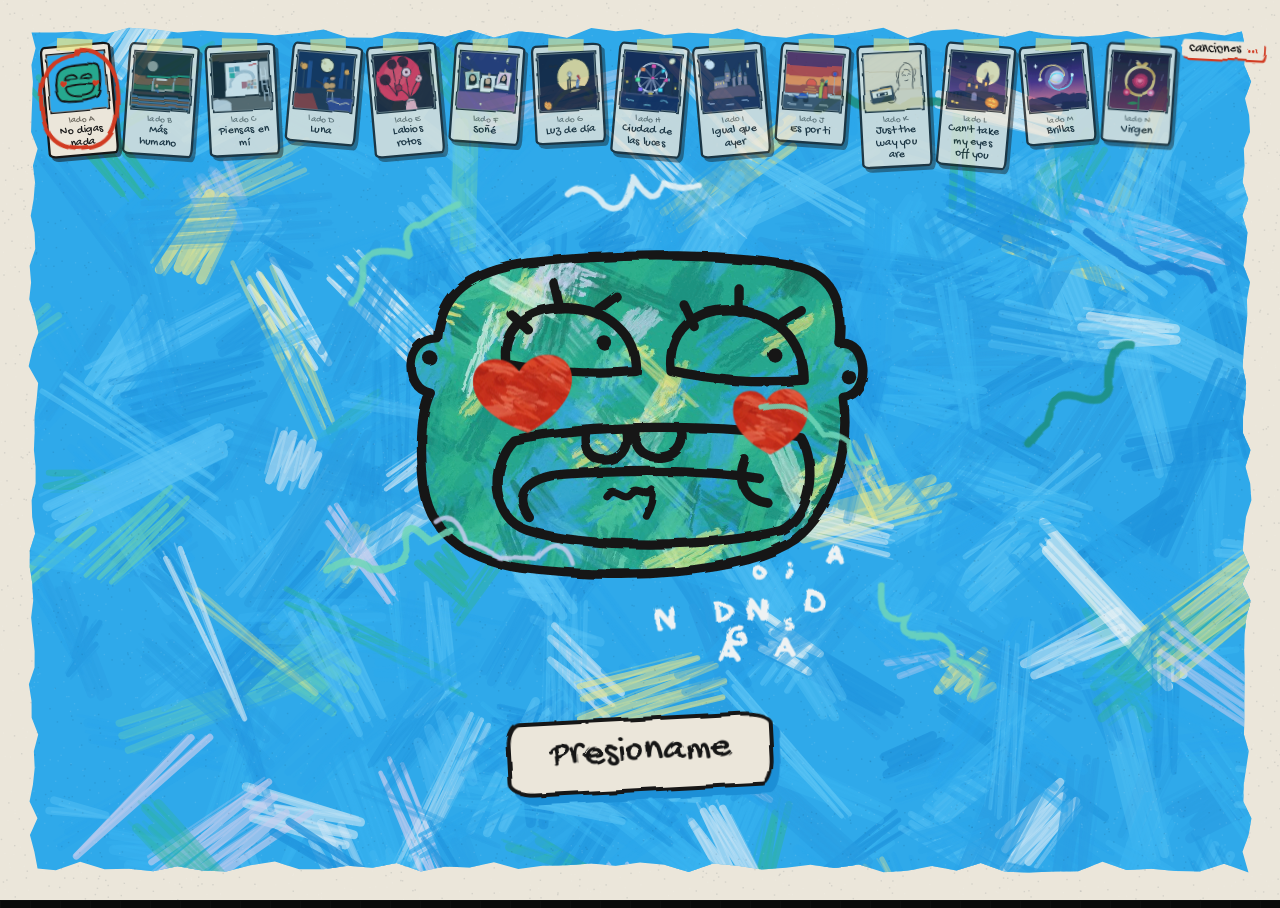
==== commit 16e805cd: "por ti" ====
--- a/index.html
+++ b/index.html
@@ -6,7 +6,7 @@
   <title>ashl_eyvargas</title>
   <link rel="stylesheet" href="https://public.codepenassets.com/css/reset-2.0.min.css">
 <link rel="stylesheet" href="css/style.css">
-<link rel="stylesheet" href="https://fonts.googleapis.com/css2?family=Fredoka:wght@700&family=Caveat:wght@700&family=Gochi+Hand&family=Creepster&family=Pacifico&display=swap">
+<link rel="stylesheet" href="https://fonts.googleapis.com/css2?family=Fredoka:wght@700&family=Caveat:wght@700&family=Gochi+Hand&family=Creepster&family=Pacifico&family=Lobster&family=Dancing+Script:wght@700&display=swap">
 <link rel="stylesheet" href="css/escena.css">
 <link rel="stylesheet" href="css/humano.css">
 <link rel="stylesheet" href="css/alvafro.css">
@@ -20,6 +20,7 @@
 <link rel="stylesheet" href="css/cinta.css">
 <link rel="stylesheet" href="css/mirada.css">
 <link rel="stylesheet" href="css/brillas.css">
+<link rel="stylesheet" href="css/virgen.css">
 
 </head>
 <body>
@@ -41,6 +42,7 @@
   <div id="escena-cinta"></div>
   <div id="escena-mirada"></div>
   <div id="escena-brillas"></div>
+  <div id="escena-virgen"></div>
   <div id="subtitulo"></div>
   <canvas id="galaxy-canvas" style="display:none;opacity:0;will-change:opacity;position:fixed;top:0;left:0;width:100vw;height:100vh;z-index:10;"></canvas>
   <div class="wrapper" style="display:none;">
@@ -80,6 +82,8 @@
 <script src="js/escena-mirada.js" defer></script>
 <script src="js/letra-brillas.js" defer></script>
 <script src="js/escena-brillas.js" defer></script>
+<script src="js/letra-virgen.js" defer></script>
+<script src="js/escena-virgen.js" defer></script>
 <script src="js/menu.js" defer></script>
 
 </body>
--- a/css/virgen.css
+++ b/css/virgen.css
@@ -0,0 +1,1583 @@
+/* Escena "Virgen" (Adolescent's Orquesta): la rosa más bella. Lluvia de noche, una rosa caída que se levanta y
+   florece en un medallón dorado con la foto de ella. Cada parte es su propia capa y solo cambia transform/opacity. */
+#escena-virgen {
+  --m: 54vmin;
+  position: fixed;
+  inset: 0;
+  z-index: 1;
+  overflow: hidden;
+  opacity: 0;
+  pointer-events: none;
+  transition: opacity 1.5s;
+  background: #1a0614;
+}
+
+@media (orientation: portrait) {
+  #escena-virgen {
+    --m: 92vw;
+  }
+}
+
+#escena-virgen.visible {
+  opacity: 1;
+}
+
+body.cambiando #escena-virgen {
+  transition: none !important;
+}
+
+#escena-virgen > *,
+#escena-virgen svg {
+  position: absolute;
+}
+
+#escena-virgen svg {
+  inset: 0;
+  width: 100%;
+  height: 100%;
+  overflow: visible;
+}
+
+/* ---- cielo ---- */
+#escena-virgen .cielo,
+#escena-virgen .cielo-dia {
+  inset: 0;
+}
+
+#escena-virgen .cielo {
+  background:
+    radial-gradient(ellipse 60% 40% at 50% 44%, rgba(255, 110, 160, .16), rgba(255, 110, 160, 0) 70%),
+    linear-gradient(to bottom, #10030f 0%, #240824 34%, #3e0f30 62%, #5a1636 82%, #6a1c38 100%);
+}
+
+#escena-virgen .cielo-dia {
+  opacity: 0;
+  transition: opacity 7s ease;
+  background: linear-gradient(to bottom, #2a1250 0%, #7a2a72 26%, #e0607e 52%, #ff9a6a 72%, #ffd08a 88%, #ffe6b0 100%);
+}
+
+#escena-virgen.vg-amanecer .cielo-dia {
+  opacity: .88;
+}
+
+#escena-virgen .estrellas {
+  inset: 0 0 24vh 0;
+  opacity: 0;
+  transition: opacity 3s;
+}
+
+#escena-virgen.vg-con-foto .estrellas {
+  opacity: .9;
+  animation: vg-titila 3s ease-in-out infinite alternate;
+}
+
+#escena-virgen.vg-amanecer .estrellas,
+#escena-virgen.vg-marchita .estrellas {
+  opacity: .15;
+  animation: none;
+}
+
+@keyframes vg-titila {
+  from {
+    opacity: .55;
+  }
+
+  to {
+    opacity: .95;
+  }
+}
+
+#escena-virgen .luna {
+  right: 9%;
+  top: 22%;
+  width: 15vmin;
+  height: 15vmin;
+  opacity: 0;
+  transform: translateY(4vmin);
+  transition: opacity 3s, transform 4s ease-out;
+}
+
+#escena-virgen.vg-con-foto .luna {
+  opacity: 1;
+  transform: none;
+}
+
+#escena-virgen.vg-amanecer .luna {
+  opacity: .25;
+}
+
+/* rayos de luz desde arriba ("Dios me mandó para ti") */
+#escena-virgen .rayos {
+  left: 50%;
+  top: -4vh;
+  width: 160vmax;
+  height: 104vh;
+  margin-left: -80vmax;
+  background: repeating-conic-gradient(from 0deg at 50% 0%, rgba(255, 226, 160, 0) 0deg 4deg, rgba(255, 226, 160, .26) 6.5deg, rgba(255, 226, 160, 0) 9deg 13deg);
+  -webkit-mask: linear-gradient(to bottom, #000 0%, rgba(0, 0, 0, .6) 45%, transparent 88%);
+  mask: linear-gradient(to bottom, #000 0%, rgba(0, 0, 0, .6) 45%, transparent 88%);
+  transform-origin: 50% 0;
+  opacity: 0;
+  transition: opacity 1.4s;
+  will-change: transform, opacity;
+}
+
+#escena-virgen.vg-rayos .rayos {
+  opacity: 1;
+  animation: vg-rayos 6s ease-in-out infinite alternate;
+}
+
+@keyframes vg-rayos {
+  from {
+    transform: rotate(-4deg);
+  }
+
+  to {
+    transform: rotate(4deg);
+  }
+}
+
+/* el sol que sale al final ("ríe, mi vida") */
+#escena-virgen .sol {
+  left: 50%;
+  bottom: 6vh;
+  width: 80vmin;
+  height: 80vmin;
+  margin-left: -40vmin;
+  border-radius: 50%;
+  background: radial-gradient(circle, #fff6d8 0 14%, #ffd27a 24%, rgba(255, 160, 90, .55) 40%, rgba(255, 120, 120, 0) 68%);
+  opacity: 0;
+  transform: translateY(46vmin);
+  transition: transform 9s cubic-bezier(.2, .6, .2, 1), opacity 4s;
+}
+
+#escena-virgen.vg-amanecer .sol {
+  opacity: 1;
+  transform: translateY(14vmin);
+}
+
+/* nubes de lluvia: se abren cuando ella aparece */
+#escena-virgen .nubes {
+  left: 0;
+  right: 0;
+  top: 0;
+  height: 36vh;
+  transition: transform 4s ease-in, opacity 3s;
+}
+
+#escena-virgen.vg-con-foto .nubes {
+  transform: translateY(-40vh);
+  opacity: 0;
+}
+
+#escena-virgen.vg-marchita .nubes {
+  transform: none;
+  opacity: .85;
+}
+
+/* ---- salsa: bola disco, reflejos y reflectores (instrumentales y montuno) ---- */
+#escena-virgen .reflejos {
+  inset: -30%;
+  opacity: 0;
+  transition: opacity 1.2s;
+  will-change: transform;
+}
+
+#escena-virgen.vg-disco .reflejos {
+  opacity: 1;
+  animation: vg-gira 18s linear infinite;
+}
+
+#escena-virgen .reflejos i {
+  position: absolute;
+  width: calc(1.5vmin * var(--s));
+  height: calc(1.5vmin * var(--s));
+  border-radius: 50%;
+  background: radial-gradient(circle, var(--c) 0 30%, rgba(255, 255, 255, 0) 70%);
+}
+
+@keyframes vg-gira {
+  to {
+    transform: rotate(360deg);
+  }
+}
+
+#escena-virgen .foco {
+  bottom: 0;
+  width: 30vmin;
+  height: 125vh;
+  margin-left: -15vmin;
+  transform-origin: 50% 100%;
+  clip-path: polygon(42% 100%, 58% 100%, 100% 0, 0 0);
+  opacity: 0;
+  transition: opacity 1s;
+  will-change: transform;
+}
+
+#escena-virgen .f1 {
+  left: 8%;
+  background: linear-gradient(to top, rgba(255, 90, 150, .55), rgba(255, 90, 150, 0) 85%);
+}
+
+#escena-virgen .f2 {
+  left: 50%;
+  background: linear-gradient(to top, rgba(255, 210, 120, .45), rgba(255, 210, 120, 0) 85%);
+}
+
+#escena-virgen .f3 {
+  left: 92%;
+  background: linear-gradient(to top, rgba(170, 120, 255, .5), rgba(170, 120, 255, 0) 85%);
+}
+
+#escena-virgen.vg-disco .foco {
+  opacity: .55;
+  animation: vg-foco 3.2s ease-in-out infinite alternate;
+}
+
+#escena-virgen.vg-disco .f2 {
+  animation-duration: 2.6s;
+  animation-direction: alternate-reverse;
+}
+
+#escena-virgen.vg-disco .f3 {
+  animation-delay: -1.6s;
+}
+
+@keyframes vg-foco {
+  from {
+    transform: rotate(-28deg);
+  }
+
+  to {
+    transform: rotate(28deg);
+  }
+}
+
+#escena-virgen .bola {
+  left: 15%;
+  top: calc(30vh - 32vmin);
+  width: 16vmin;
+  height: 40vmin;
+  margin-left: -8vmin;
+  transform: translateY(-70vh);
+  transition: transform 1.8s cubic-bezier(.3, 1.3, .5, 1);
+}
+
+#escena-virgen.vg-disco .bola {
+  transform: none;
+}
+
+#escena-virgen.vg-disco .bola .facetas {
+  animation: vg-facetas .45s linear infinite;
+}
+
+@keyframes vg-facetas {
+  to {
+    transform: translateX(8px);
+  }
+}
+
+@media (orientation: portrait) {
+  #escena-virgen .bola {
+    display: none;
+  }
+}
+
+/* ---- fuegos artificiales ("Adolescentes") ---- */
+#escena-virgen .fuego {
+  width: 0;
+  height: 0;
+}
+
+#escena-virgen .fuego i {
+  position: absolute;
+  left: 0;
+  top: 0;
+  width: 1.1vmin;
+  height: 1.1vmin;
+  margin: -.55vmin;
+  border-radius: 50%;
+  background: var(--c);
+  box-shadow: 0 0 1.2vmin var(--c);
+  opacity: 0;
+}
+
+#escena-virgen.vg-neon .fuego i {
+  animation: vg-explota 2.2s ease-out infinite;
+  animation-delay: var(--w);
+}
+
+@keyframes vg-explota {
+  0% {
+    opacity: 1;
+    transform: rotate(var(--a)) translateX(0) scale(1.4);
+  }
+
+  70% {
+    opacity: .9;
+  }
+
+  100% {
+    opacity: 0;
+    transform: rotate(var(--a)) translateX(15vmin) scale(.3);
+  }
+}
+
+/* ---- enredaderas de las orillas ("tú corres por mis venas") ---- */
+#escena-virgen .venas {
+  bottom: 0;
+  height: min(74vh, 118vw);
+  aspect-ratio: 220 / 600;
+}
+
+#escena-virgen .v-izq {
+  left: 0;
+}
+
+#escena-virgen .v-der {
+  right: 0;
+  transform: scaleX(-1);
+}
+
+/* dasharray "1 2": escondida no queda ni el puntito de la punta redonda */
+#escena-virgen .venas .rama {
+  stroke-dasharray: 1 2;
+  stroke-dashoffset: 1;
+  transition: stroke-dashoffset 4s ease-out;
+}
+
+#escena-virgen .venas .r2 {
+  transition-delay: 1.4s;
+}
+
+#escena-virgen .venas .r3 {
+  transition-delay: .6s;
+}
+
+#escena-virgen.vg-venas .venas .rama {
+  stroke-dashoffset: 0;
+}
+
+#escena-virgen .venas .flor-e {
+  transform-box: fill-box;
+  transform-origin: center;
+  transform: scale(0);
+  transition: transform .9s cubic-bezier(.3, 1.6, .5, 1);
+  transition-delay: calc(1.6s + var(--k) * .35s);
+}
+
+#escena-virgen.vg-venas .venas .flor-e {
+  transform: none;
+}
+
+/* ---- jardín ---- */
+#escena-virgen .jardin,
+#escena-virgen .jardin-flor {
+  left: -2%;
+  right: -2%;
+  bottom: 0;
+  height: 30vh;
+  transform: translateX(calc(var(--px, 0) * 8px));
+  transition: transform .6s ease-out, opacity 3s;
+}
+
+#escena-virgen .jardin-flor {
+  opacity: 0;
+}
+
+/* en vertical va el jardín angosto (el ancho se recortaría y solo se verían las orillas) */
+#escena-virgen .angosto {
+  display: none;
+}
+
+@media (orientation: portrait) {
+  #escena-virgen .ancho {
+    display: none;
+  }
+
+  #escena-virgen .angosto {
+    display: block;
+    height: 26vh;
+  }
+
+}
+
+#escena-virgen.vg-con-foto .jardin-flor {
+  opacity: .45;
+}
+
+#escena-virgen.vg-bellas .jardin-flor {
+  opacity: 1;
+}
+
+/* ---- la rosa: caída bajo la lluvia, se levanta y su flor es el medallón ---- */
+#escena-virgen .rosa {
+  left: 50%;
+  bottom: 9vh;
+  height: min(46vh, 84vw);
+  aspect-ratio: 220 / 495;
+  transform-origin: 50% 99%;
+  transform: translateX(-50%) rotate(-72deg) scale(.62);
+  transition: transform 4.6s cubic-bezier(.35, .05, .2, 1);
+}
+
+#escena-virgen.vg-rosa-de-pie .rosa {
+  transform: translateX(-50%);
+}
+
+#escena-virgen .rosa .cabeza-viva {
+  opacity: 0;
+  transition: opacity 3.5s;
+}
+
+#escena-virgen .rosa .cabeza-gris {
+  transition: opacity 3.5s;
+}
+
+#escena-virgen.vg-rosa-de-pie .rosa .cabeza-viva {
+  opacity: 1;
+}
+
+#escena-virgen.vg-rosa-de-pie .rosa .cabeza-gris {
+  opacity: 0;
+}
+
+#escena-virgen .petalos-piso {
+  left: 50%;
+  bottom: 8vh;
+  width: 44vmin;
+  height: 7.4vmin;
+  margin-left: -22vmin;
+  transition: opacity 3s;
+}
+
+#escena-virgen.vg-rosa-de-pie .petalos-piso {
+  opacity: 0;
+}
+
+#escena-virgen .luciernagas {
+  inset: 0;
+  opacity: 0;
+  transition: opacity 3s;
+}
+
+#escena-virgen.vg-con-foto .luciernagas {
+  opacity: 1;
+}
+
+#escena-virgen .luciernagas i {
+  position: absolute;
+  width: 1vmin;
+  height: 1vmin;
+  border-radius: 50%;
+  background: radial-gradient(circle, #fff6c0 0 25%, rgba(255, 220, 120, .5) 45%, rgba(255, 220, 120, 0) 70%);
+}
+
+#escena-virgen.vg-con-foto .luciernagas i {
+  animation: vg-luciernaga 5s ease-in-out infinite alternate;
+  animation-delay: var(--w);
+}
+
+@keyframes vg-luciernaga {
+  0% {
+    transform: translate(0, 0);
+    opacity: .2;
+  }
+
+  50% {
+    opacity: 1;
+  }
+
+  100% {
+    transform: translate(var(--x), var(--y));
+    opacity: .3;
+  }
+}
+
+/* ---- el medallón con la foto ---- */
+#escena-virgen .plano-m {
+  left: 50%;
+  top: 43%;
+  width: var(--m);
+  height: var(--m);
+  margin: calc(var(--m) / -2) 0 0 calc(var(--m) / -2);
+  transform: translate(calc(var(--px, 0) * -10px), calc(var(--py, 0) * -6px));
+  transition: transform .6s ease-out;
+}
+
+#escena-virgen .medallon {
+  position: absolute;
+  inset: 0;
+  opacity: 0;
+  transform: translateY(calc(var(--m) * .16)) scale(.12);
+  transition: transform 2.8s cubic-bezier(.2, .8, .2, 1.08), opacity 1.2s;
+}
+
+#escena-virgen.vg-con-foto .medallon {
+  opacity: 1;
+  transform: none;
+}
+
+#escena-virgen .medallon > * {
+  position: absolute;
+  inset: 0;
+}
+
+#escena-virgen .halo {
+  inset: -16%;
+  border-radius: 50%;
+  background: radial-gradient(circle, rgba(255, 200, 150, .5) 0, rgba(255, 110, 150, .3) 34%, rgba(255, 110, 150, 0) 64%);
+  animation: vg-halo 4s ease-in-out infinite alternate;
+}
+
+@keyframes vg-halo {
+  from {
+    opacity: .6;
+    transform: scale(.94);
+  }
+
+  to {
+    opacity: 1;
+    transform: scale(1.06);
+  }
+}
+
+#escena-virgen .onda {
+  left: 23%;
+  top: 23%;
+  right: 23%;
+  bottom: 23%;
+  border-radius: 50%;
+  border: .6vmin solid #ffd27a;
+  opacity: 0;
+}
+
+#escena-virgen.vg-brota .onda {
+  animation: vg-onda 1.6s ease-out 2;
+}
+
+@keyframes vg-onda {
+  from {
+    opacity: .9;
+    transform: scale(.8);
+  }
+
+  to {
+    opacity: 0;
+    transform: scale(2.4);
+  }
+}
+
+#escena-virgen .corazon-luz {
+  inset: -22%;
+  opacity: 0;
+  transition: opacity .6s;
+}
+
+#escena-virgen.vg-latido .corazon-luz {
+  opacity: 1;
+  animation: vg-late 1.1s ease-in-out infinite;
+}
+
+#escena-virgen .foto {
+  left: 50%;
+  top: 50%;
+  right: auto;
+  bottom: auto;
+  width: 54%;
+  height: 54%;
+  margin: -27% 0 0 -27%;
+  border-radius: 50%;
+  overflow: hidden;
+  background: #3a1028;
+}
+
+#escena-virgen .foto img {
+  display: block;
+  width: 100%;
+  height: 100%;
+  object-fit: cover;
+}
+
+#escena-virgen .luz-dentro {
+  left: 23%;
+  top: 23%;
+  right: 23%;
+  bottom: 23%;
+  border-radius: 50%;
+  background: radial-gradient(circle, rgba(255, 244, 220, .55) 0, rgba(255, 200, 170, .25) 40%, rgba(255, 200, 170, 0) 72%);
+  opacity: 0;
+  transition: opacity 1s;
+}
+
+#escena-virgen.vg-por-dentro .luz-dentro {
+  opacity: 1;
+  animation: vg-halo 1.6s ease-in-out infinite alternate;
+}
+
+#escena-virgen .marco .rc {
+  transform-box: fill-box;
+  transform-origin: center;
+  transform: scale(0);
+  transition: transform .8s cubic-bezier(.3, 1.6, .5, 1);
+  transition-delay: calc(1.4s + var(--k) * .13s);
+}
+
+#escena-virgen.vg-con-foto .marco .rc {
+  transform: none;
+}
+
+/* cuando "pisó la rosa": las rosas de la corona se marchitan */
+#escena-virgen .marco-gris {
+  opacity: 0;
+  transition: opacity 1.6s;
+}
+
+#escena-virgen.vg-marchita .marco-gris {
+  opacity: 1;
+}
+
+/* anillo de corazones ("niña de mi vida") */
+#escena-virgen .anillo-cor {
+  opacity: 0;
+  transition: opacity 1s;
+}
+
+#escena-virgen.vg-nina .anillo-cor {
+  opacity: 1;
+  animation: vg-gira 40s linear infinite;
+}
+
+#escena-virgen .anillo-cor .ac {
+  transform-box: fill-box;
+  transform-origin: center;
+  transform: scale(0);
+  transition: transform .6s cubic-bezier(.3, 1.8, .5, 1);
+  transition-delay: calc(var(--k) * .09s);
+}
+
+#escena-virgen.vg-nina .anillo-cor .ac {
+  transform: none;
+}
+
+/* destellos de corona ("eres la rosa más bella") */
+#escena-virgen .brillos-corona .cc {
+  transform-box: fill-box;
+  transform-origin: center;
+  transform: scale(0);
+}
+
+#escena-virgen.vg-corona .brillos-corona .cc {
+  animation: vg-destello 1.8s ease-in-out infinite;
+  animation-delay: calc(var(--k) * .2s);
+}
+
+@keyframes vg-destello {
+
+  0%,
+  100% {
+    transform: scale(.2) rotate(0);
+  }
+
+  50% {
+    transform: scale(1.2) rotate(90deg);
+  }
+}
+
+/* cúpula de cristal ("te cuidaré, te protegeré") */
+#escena-virgen .cupula {
+  inset: -18% -6% -4% -6%;
+  opacity: 0;
+  transform: translateY(-14%) scale(.92);
+  transition: opacity .9s, transform 1.2s cubic-bezier(.3, 1.3, .5, 1);
+}
+
+#escena-virgen.vg-cupula .cupula {
+  opacity: 1;
+  transform: none;
+}
+
+/* "si lloro o tiemblo es por ti" */
+#escena-virgen.vg-tiembla .medallon {
+  animation: vg-tiembla .14s linear infinite alternate;
+}
+
+@keyframes vg-tiembla {
+  from {
+    transform: translate(-.25vmin, .1vmin) rotate(-.4deg);
+  }
+
+  to {
+    transform: translate(.25vmin, -.1vmin) rotate(.4deg);
+  }
+}
+
+/* "siénteme": late como corazón */
+#escena-virgen.vg-latido .medallon {
+  animation: vg-late 1.1s ease-in-out infinite;
+}
+
+@keyframes vg-late {
+
+  0%,
+  40%,
+  100% {
+    transform: scale(1);
+  }
+
+  14% {
+    transform: scale(1.06);
+  }
+
+  28% {
+    transform: scale(1.03);
+  }
+}
+
+/* ---- el paraguas rojo ("tranquila, que aquí estoy yo") ---- */
+#escena-virgen .paraguas {
+  left: calc(50% - min(23vh, 41vw));
+  bottom: 17vh;
+  width: min(30vmin, 40vw);
+  aspect-ratio: 124 / 140;
+  margin-left: calc(min(30vmin, 40vw) / -2);
+  opacity: 0;
+  transform: translateY(-80vh) rotate(-14deg);
+  transition: transform 3.2s cubic-bezier(.2, .7, .3, 1), opacity 1.2s;
+}
+
+#escena-virgen.vg-paraguas .paraguas {
+  opacity: 1;
+  transform: rotate(-8deg);
+}
+
+#escena-virgen.vg-paraguas .paraguas svg {
+  animation: vg-mece 3s ease-in-out infinite alternate;
+  transform-origin: 50% 100%;
+}
+
+#escena-virgen.vg-con-foto .paraguas {
+  opacity: 0;
+  transform: translate(40vw, -90vh) rotate(24deg);
+  transition: transform 4s ease-in, opacity 3s 1s;
+}
+
+@keyframes vg-mece {
+  from {
+    transform: rotate(-3deg);
+  }
+
+  to {
+    transform: rotate(3deg);
+  }
+}
+
+/* luz cálida debajo del paraguas */
+#escena-virgen .paraguas::after {
+  content: '';
+  position: absolute;
+  left: -10%;
+  right: -10%;
+  top: 20%;
+  height: 90%;
+  background: radial-gradient(ellipse at 50% 30%, rgba(255, 200, 140, .35), rgba(255, 200, 140, 0) 65%);
+}
+
+/* ---- lluvia ---- */
+#escena-virgen .lluvia {
+  inset: 0;
+  opacity: 0;
+  transition: opacity 2.5s;
+}
+
+#escena-virgen.vg-llueve .lluvia {
+  opacity: 1;
+}
+
+#escena-virgen.vg-llovizna .lluvia {
+  opacity: .5;
+}
+
+#escena-virgen .gotas {
+  position: absolute;
+  left: 0;
+  right: 0;
+  top: -200px;
+  height: calc(100% + 200px);
+  background-repeat: repeat;
+  will-change: transform;
+}
+
+#escena-virgen.vg-llueve .gotas,
+#escena-virgen.vg-llovizna .gotas {
+  animation: vg-lluvia .4s linear infinite;
+}
+
+@keyframes vg-lluvia {
+  to {
+    transform: translateY(200px);
+  }
+}
+
+#escena-virgen .salpicaduras {
+  inset: 0;
+  opacity: 0;
+  transition: opacity 2s;
+}
+
+#escena-virgen.vg-llueve .salpicaduras,
+#escena-virgen.vg-llovizna .salpicaduras {
+  opacity: 1;
+}
+
+#escena-virgen .salpicaduras i {
+  position: absolute;
+  width: 3.4vmin;
+  height: 1vmin;
+  margin-left: -1.7vmin;
+  border: 1.5px solid rgba(220, 230, 255, .55);
+  border-radius: 50%;
+  transform: scale(0);
+}
+
+#escena-virgen.vg-llueve .salpicaduras i,
+#escena-virgen.vg-llovizna .salpicaduras i {
+  animation: vg-salpica .8s ease-out infinite;
+  animation-delay: var(--w);
+}
+
+@keyframes vg-salpica {
+  from {
+    transform: scale(.2);
+    opacity: 1;
+  }
+
+  to {
+    transform: scale(1.5);
+    opacity: 0;
+  }
+}
+
+/* ---- pétalos que caen ---- */
+#escena-virgen .petalos,
+#escena-virgen .lagrimas,
+#escena-virgen .corazones,
+#escena-virgen .mariposas {
+  inset: 0;
+  opacity: 0;
+  visibility: hidden;
+  transition: opacity 1.2s, visibility 0s 1.2s;
+}
+
+#escena-virgen.vg-petalos .petalos,
+#escena-virgen.vg-brota .petalos,
+#escena-virgen.vg-lagrimas .lagrimas,
+#escena-virgen.vg-corazones .corazones,
+#escena-virgen.vg-bellas .mariposas,
+#escena-virgen.vg-amanecer .mariposas {
+  opacity: 1;
+  visibility: visible;
+  transition: opacity 1.2s;
+}
+
+#escena-virgen .petalos i {
+  position: absolute;
+  top: -6vh;
+  width: calc(3.4vmin * var(--s));
+  aspect-ratio: 20 / 16;
+  will-change: transform;
+}
+
+#escena-virgen.vg-petalos .petalos i,
+#escena-virgen.vg-brota .petalos i {
+  animation: vg-cae var(--d) linear infinite;
+  animation-delay: var(--w);
+}
+
+@keyframes vg-cae {
+  0% {
+    transform: translate(0, 0) rotate(var(--g));
+  }
+
+  50% {
+    transform: translate(var(--x), 56vh) rotate(calc(var(--g) + 200deg));
+  }
+
+  100% {
+    transform: translate(0, 114vh) rotate(calc(var(--g) + 400deg));
+  }
+}
+
+/* lágrimas de luz que se vuelven estrellitas */
+#escena-virgen .lagrimas i {
+  position: absolute;
+  top: -5vh;
+  width: 2.6vmin;
+  aspect-ratio: 20 / 28;
+}
+
+#escena-virgen.vg-lagrimas .lagrimas i {
+  animation: vg-lagrima 4s ease-in infinite;
+  animation-delay: var(--w);
+}
+
+#escena-virgen .lagrimas .gota,
+#escena-virgen .lagrimas .estrellita {
+  transform-box: fill-box;
+  transform-origin: center;
+}
+
+#escena-virgen.vg-lagrimas .lagrimas .gota {
+  animation: vg-gota 4s linear infinite;
+  animation-delay: var(--w);
+}
+
+#escena-virgen .lagrimas .estrellita {
+  transform: scale(0);
+}
+
+#escena-virgen.vg-lagrimas .lagrimas .estrellita {
+  animation: vg-estrellita 4s linear infinite;
+  animation-delay: var(--w);
+}
+
+@keyframes vg-lagrima {
+  0% {
+    transform: translateY(0);
+  }
+
+  65%,
+  100% {
+    transform: translateY(var(--y));
+  }
+}
+
+@keyframes vg-gota {
+
+  0%,
+  62% {
+    opacity: 1;
+    transform: none;
+  }
+
+  70%,
+  100% {
+    opacity: 0;
+    transform: scale(.3);
+  }
+}
+
+@keyframes vg-estrellita {
+
+  0%,
+  64% {
+    transform: scale(0) rotate(0);
+  }
+
+  78% {
+    transform: scale(1.4) rotate(60deg);
+  }
+
+  100% {
+    transform: scale(0) rotate(140deg);
+  }
+}
+
+/* corazones que suben */
+#escena-virgen .corazones i {
+  position: absolute;
+  bottom: -6vh;
+  width: calc(4.4vmin * var(--s));
+  aspect-ratio: 32 / 24;
+  will-change: transform;
+}
+
+#escena-virgen.vg-corazones .corazones i {
+  animation: vg-sube 6s ease-in infinite;
+  animation-delay: var(--w);
+}
+
+@keyframes vg-sube {
+  0% {
+    transform: translate(0, 0) scale(.6);
+    opacity: 0;
+  }
+
+  15% {
+    opacity: 1;
+  }
+
+  60% {
+    transform: translate(var(--x), -64vh) scale(1);
+    opacity: .9;
+  }
+
+  100% {
+    transform: translate(calc(var(--x) * -.4), -112vh) scale(1.1);
+    opacity: 0;
+  }
+}
+
+/* dos corazones que se vuelven uno ("somos una sola persona") */
+#escena-virgen .unidos {
+  left: 50%;
+  top: 77%;
+  width: 7vmin;
+  aspect-ratio: 32 / 24;
+  margin: -2.6vmin 0 0 -3.5vmin;
+  opacity: 0;
+}
+
+#escena-virgen.vg-unidos .u1 {
+  animation: vg-junta-1 2.8s ease-in-out forwards;
+}
+
+#escena-virgen.vg-unidos .u2 {
+  animation: vg-junta-2 2.8s ease-in-out forwards;
+}
+
+#escena-virgen.vg-unidos .u3 {
+  animation: vg-uno 2.8s ease-out forwards;
+}
+
+@keyframes vg-junta-1 {
+  0% {
+    opacity: 0;
+    transform: translateX(-36vw) rotate(-20deg);
+  }
+
+  15% {
+    opacity: 1;
+  }
+
+  70% {
+    opacity: 1;
+    transform: translateX(-1vmin) rotate(0);
+  }
+
+  80%,
+  100% {
+    opacity: 0;
+    transform: none;
+  }
+}
+
+@keyframes vg-junta-2 {
+  0% {
+    opacity: 0;
+    transform: translateX(36vw) rotate(20deg);
+  }
+
+  15% {
+    opacity: 1;
+  }
+
+  70% {
+    opacity: 1;
+    transform: translateX(1vmin) rotate(0);
+  }
+
+  80%,
+  100% {
+    opacity: 0;
+    transform: none;
+  }
+}
+
+@keyframes vg-uno {
+
+  0%,
+  70% {
+    opacity: 0;
+    transform: scale(.4);
+  }
+
+  80% {
+    opacity: 1;
+    transform: scale(2.4);
+  }
+
+  90% {
+    transform: scale(1.9);
+  }
+
+  100% {
+    opacity: 1;
+    transform: scale(2.1);
+  }
+}
+
+/* mariposas ("tantas cosas bellas", el amanecer) */
+#escena-virgen .mariposas i {
+  position: absolute;
+  left: 0;
+  top: 0;
+  width: 6vmin;
+  aspect-ratio: 60 / 48;
+}
+
+#escena-virgen .mariposas .ala-i,
+#escena-virgen .mariposas .ala-d {
+  transform-box: fill-box;
+}
+
+#escena-virgen .mariposas .ala-i {
+  transform-origin: 100% 50%;
+}
+
+#escena-virgen .mariposas .ala-d {
+  transform-origin: 0% 50%;
+}
+
+#escena-virgen.vg-bellas .mariposas .ala-i,
+#escena-virgen.vg-bellas .mariposas .ala-d,
+#escena-virgen.vg-amanecer .mariposas .ala-i,
+#escena-virgen.vg-amanecer .mariposas .ala-d {
+  animation: vg-aletea .22s ease-in-out infinite alternate;
+}
+
+@keyframes vg-aletea {
+  to {
+    transform: scaleX(.25);
+  }
+}
+
+#escena-virgen.vg-bellas .mariposas i,
+#escena-virgen.vg-amanecer .mariposas i {
+  animation: vg-vuela-0 16s ease-in-out infinite;
+}
+
+#escena-virgen .mariposas .m1 {
+  animation-name: vg-vuela-1 !important;
+  animation-duration: 19s !important;
+}
+
+#escena-virgen .mariposas .m2 {
+  animation-delay: -6s !important;
+}
+
+#escena-virgen .mariposas .m3 {
+  animation-name: vg-vuela-1 !important;
+  animation-delay: -9s !important;
+}
+
+#escena-virgen .mariposas .m4 {
+  animation-delay: -11s !important;
+  animation-duration: 21s !important;
+}
+
+@keyframes vg-vuela-0 {
+  0% {
+    transform: translate(-10vw, 70vh) rotate(10deg);
+  }
+
+  25% {
+    transform: translate(22vw, 50vh) rotate(-8deg);
+  }
+
+  50% {
+    transform: translate(48vw, 74vh) rotate(12deg);
+  }
+
+  75% {
+    transform: translate(78vw, 46vh) rotate(-10deg);
+  }
+
+  100% {
+    transform: translate(110vw, 66vh) rotate(8deg);
+  }
+}
+
+@keyframes vg-vuela-1 {
+  0% {
+    transform: translate(110vw, 40vh) rotate(-10deg);
+  }
+
+  30% {
+    transform: translate(70vw, 64vh) rotate(8deg);
+  }
+
+  60% {
+    transform: translate(30vw, 36vh) rotate(-12deg);
+  }
+
+  100% {
+    transform: translate(-10vw, 58vh) rotate(6deg);
+  }
+}
+
+/* ---- letrero de neón ("Adolescentes") ---- */
+#escena-virgen .neon {
+  left: 50%;
+  top: 65%;
+  width: min(62vw, 68vh);
+  aspect-ratio: 600 / 170;
+  margin-left: calc(min(62vw, 68vh) / -2);
+  opacity: 0;
+  transform: scale(.6);
+  transition: opacity .4s, transform .6s cubic-bezier(.3, 1.6, .5, 1);
+}
+
+#escena-virgen.vg-neon .neon {
+  opacity: 1;
+  transform: none;
+  animation: vg-neon 3.4s steps(1) infinite;
+}
+
+@keyframes vg-neon {
+
+  0%,
+  100% {
+    opacity: 1;
+  }
+
+  8% {
+    opacity: .4;
+  }
+
+  9% {
+    opacity: 1;
+  }
+
+  12% {
+    opacity: .6;
+  }
+
+  13% {
+    opacity: 1;
+  }
+}
+
+/* ---- título del principio ---- */
+#escena-virgen .titulo {
+  left: 50%;
+  top: 25%;
+  width: min(60vw, 56vh);
+  aspect-ratio: 460 / 170;
+  margin-left: calc(min(60vw, 56vh) / -2);
+  opacity: 0;
+  transition: opacity 2s;
+}
+
+#escena-virgen.vg-inicio .titulo {
+  opacity: 1;
+}
+
+#escena-virgen .flash {
+  inset: 0;
+  background: radial-gradient(circle at 50% 43%, rgba(255, 250, 230, .9), rgba(255, 190, 210, .4) 35%, rgba(255, 190, 210, 0) 70%);
+  opacity: 0;
+}
+
+#escena-virgen .flash.on {
+  animation: vg-flash 1.4s ease-out;
+}
+
+@keyframes vg-flash {
+  0% {
+    opacity: 0;
+  }
+
+  12% {
+    opacity: 1;
+  }
+
+  100% {
+    opacity: 0;
+  }
+}
+
+/* ==================================================================================================
+   Subtítulos de "Virgen" (solo esta canción): cada letra cae girando como un pétalo de rosa y se
+   acomoda; versos en letra de carta de amor, el coro en letra de salsa de los 90 dorada, las palabras
+   clave en rojo rosa con una florecita ❀, "Adolescentes" en neón, y la línea que se va se deshoja.
+   ================================================================================================== */
+body.cancion-virgen :is(#subtitulo, #subtitulo-sale) {
+  position: fixed;
+  left: 50%;
+  bottom: 5.5vh;
+  z-index: 120;
+  width: max-content;
+  max-width: 90vw;
+  text-align: center;
+  line-height: 1.22;
+  pointer-events: none;
+  filter: none;
+  transform: translateX(-50%);
+  background: none;
+  box-shadow: none;
+  padding: .15em .9em .3em;
+  isolation: isolate;
+  font-family: 'Dancing Script', 'Caveat', cursive;
+  font-weight: 700;
+  letter-spacing: .01em;
+  text-transform: none;
+  -webkit-text-stroke: 0;
+}
+
+body.cancion-virgen :is(#subtitulo, #subtitulo-sale)::before {
+  content: '';
+  position: absolute;
+  inset: -.3em -1.2em;
+  z-index: -1;
+  border-radius: 50%;
+  background: radial-gradient(ellipse at center, rgba(26, 4, 18, .75) 0%, rgba(50, 8, 30, .45) 48%, rgba(50, 8, 30, 0) 72%);
+}
+
+/* un tallito con hojas que crece debajo de la línea */
+body.cancion-virgen #subtitulo::after {
+  content: '';
+  position: absolute;
+  left: 12%;
+  right: 12%;
+  bottom: 0;
+  height: .07em;
+  z-index: -1;
+  border-radius: 1em;
+  background: linear-gradient(90deg, rgba(216, 30, 74, 0), #d81e4a 25%, #ffd27a 50%, #d81e4a 75%, rgba(216, 30, 74, 0));
+  transform: scaleX(0);
+  animation: vg-sub-tallo 1s cubic-bezier(.3, .8, .3, 1) .1s forwards;
+}
+
+@keyframes vg-sub-tallo {
+  to {
+    transform: scaleX(1);
+  }
+}
+
+body.cancion-virgen #subtitulo .palabra {
+  display: inline-block;
+  transform: none;
+  animation: none;
+  white-space: nowrap;
+}
+
+body.cancion-virgen :is(#subtitulo, #subtitulo-sale).sub-coro .palabra:nth-child(n) {
+  text-transform: none;
+}
+
+/* cada letra cae girando como pétalo y se acomoda */
+body.cancion-virgen #subtitulo .letra-sub {
+  display: inline-block;
+  opacity: 0;
+  animation: vg-sub-petalo .7s cubic-bezier(.25, .8, .3, 1.2) forwards, vg-sub-vive 3s ease-in-out infinite;
+  animation-delay: calc(var(--j) * 28ms), calc(var(--j) * 28ms + .7s + var(--j) * 60ms);
+  will-change: transform, opacity;
+}
+
+@keyframes vg-sub-petalo {
+  0% {
+    opacity: 0;
+    transform: translate(-.3em, -1em) rotate(-70deg) scale(.4);
+  }
+
+  55% {
+    opacity: 1;
+    transform: translate(.04em, .06em) rotate(10deg) scale(1.08);
+  }
+
+  100% {
+    opacity: 1;
+    transform: none;
+  }
+}
+
+@keyframes vg-sub-vive {
+
+  0%,
+  100% {
+    transform: translateY(0) rotate(0);
+  }
+
+  50% {
+    transform: translateY(-.05em) rotate(-1.5deg);
+  }
+}
+
+/* VERSO: letra de carta de amor, blanca rosada con brillo rojo */
+body.cancion-virgen :is(#subtitulo, #subtitulo-sale).sub-verso {
+  font-size: clamp(28px, 5.6vmin, 64px);
+  color: #fff0f2;
+  text-shadow: 0 0 .25em rgba(255, 80, 120, .75), .04em .05em 0 #3a0614;
+}
+
+/* CORO y montuno: letra de salsa de los 90, dorada con sombra vino */
+body.cancion-virgen :is(#subtitulo, #subtitulo-sale).sub-coro {
+  font-family: 'Lobster', 'Dancing Script', cursive;
+  font-weight: 400;
+  font-size: clamp(28px, 5.8vmin, 68px);
+  color: #ffd27a;
+  text-shadow: .045em .06em 0 #7a0a26, 0 0 .35em rgba(255, 170, 90, .6);
+}
+
+body.cancion-virgen :is(#subtitulo, #subtitulo-sale).sub-coro .letra-sub:nth-child(3n+2) {
+  color: #ffe6b0;
+}
+
+body.cancion-virgen #subtitulo.sub-coro .letra-sub {
+  animation: vg-sub-petalo .7s cubic-bezier(.25, .8, .3, 1.2) forwards, vg-sub-salsa .9s ease-in-out infinite;
+  animation-delay: calc(var(--j) * 24ms), calc(var(--j) * 24ms + .7s + var(--j) * 45ms);
+}
+
+@keyframes vg-sub-salsa {
+
+  0%,
+  100% {
+    transform: translateY(0) rotate(0);
+  }
+
+  50% {
+    transform: translateY(-.08em) rotate(2deg);
+  }
+}
+
+/* destellos dorados alrededor del coro */
+body.cancion-virgen #subtitulo.sub-coro::after {
+  left: -5%;
+  right: -5%;
+  top: -.5em;
+  bottom: -.45em;
+  height: auto;
+  border-radius: 0;
+  background:
+    radial-gradient(circle at 3% 35%, #fff6d0 0 .05em, transparent .06em),
+    radial-gradient(circle at 97% 30%, #ffd27a 0 .06em, transparent .07em),
+    radial-gradient(circle at 10% 92%, #ff86aa 0 .05em, transparent .06em),
+    radial-gradient(circle at 90% 95%, #ffd27a 0 .05em, transparent .06em),
+    radial-gradient(circle at 50% 0, #fff 0 .045em, transparent .055em);
+  transform: scale(.7);
+  opacity: 0;
+  animation: vg-sub-chispas 1.6s ease-out .35s infinite;
+}
+
+@keyframes vg-sub-chispas {
+  0% {
+    opacity: 0;
+    transform: scale(.7);
+  }
+
+  30% {
+    opacity: 1;
+  }
+
+  100% {
+    opacity: 0;
+    transform: scale(1.2);
+  }
+}
+
+/* INTRO ("Adolescentes"): neón rosa */
+body.cancion-virgen :is(#subtitulo, #subtitulo-sale).sub-intro {
+  font-family: 'Lobster', 'Dancing Script', cursive;
+  font-weight: 400;
+  font-size: clamp(30px, 6.6vmin, 78px);
+  color: #fff0f8;
+  text-shadow: 0 0 .15em #ff3a9a, 0 0 .45em #ff3a9a, 0 0 .9em rgba(58, 216, 255, .6);
+}
+
+/* palabras clave ("amor", "rosa", "niña", "vida"...): rojo rosa con una florecita */
+body.cancion-virgen :is(#subtitulo, #subtitulo-sale) .palabra.clave {
+  position: relative;
+}
+
+body.cancion-virgen :is(#subtitulo, #subtitulo-sale) .palabra.clave .letra-sub {
+  color: #ff5a7a;
+  text-shadow: 0 0 .3em rgba(255, 60, 110, .9), .04em .05em 0 #3a0614;
+}
+
+body.cancion-virgen #subtitulo .palabra.clave::after {
+  content: '❀';
+  position: absolute;
+  right: -.45em;
+  top: -.4em;
+  font-family: 'Fredoka', sans-serif;
+  font-size: .5em;
+  color: #ff86aa;
+  text-shadow: 0 0 .3em #ff3a7a;
+  opacity: 0;
+  animation: vg-sub-flor 1.6s ease-in-out calc(var(--letras) * 28ms + .3s) infinite;
+}
+
+@keyframes vg-sub-flor {
+
+  0%,
+  100% {
+    opacity: .7;
+    transform: scale(.7) rotate(0);
+  }
+
+  50% {
+    opacity: 1;
+    transform: scale(1.25) rotate(40deg);
+  }
+}
+
+/* la línea que se va se deshoja: las letras caen girando */
+body.cancion-virgen #subtitulo-sale {
+  display: block;
+  opacity: 0;
+}
+
+body.cancion-virgen #subtitulo-sale.sale {
+  animation: vg-sub-se-va .7s ease-in forwards;
+}
+
+body.cancion-virgen #subtitulo-sale .palabra {
+  display: inline-block;
+  white-space: nowrap;
+}
+
+body.cancion-virgen #subtitulo-sale .letra-sub {
+  display: inline-block;
+  animation: vg-sub-deshoja .7s cubic-bezier(.5, 0, .8, .6) forwards;
+  animation-delay: calc(var(--j) * 9ms);
+}
+
+body.cancion-virgen #subtitulo-sale::after {
+  display: none;
+}
+
+@keyframes vg-sub-se-va {
+  0% {
+    opacity: 1;
+  }
+
+  100% {
+    opacity: 0;
+  }
+}
+
+@keyframes vg-sub-deshoja {
+  to {
+    transform: translate(calc(sin(var(--j) * 2.1rad) * .6em), 1.1em) rotate(calc(sin(var(--j) * 1.3rad) * 120deg)) scale(.5);
+  }
+}
+
+body.cancion-virgen #start-btn-container .button {
+  box-shadow: .18em .22em 0 #d81e4a;
+}
+
+body.cancion-virgen .flower-message {
+  text-shadow: .06em .08em 0 #d81e4a;
+}
+
+@media (max-width: 480px) {
+  body.cancion-virgen :is(#subtitulo, #subtitulo-sale) {
+    bottom: 4vh;
+  }
+}
+
+/* en vertical la rosa caída y el paraguas quedan más cerca del centro para que quepan */
+@media (orientation: portrait) {
+  #escena-virgen .rosa {
+    transform: translateX(-50%) rotate(-72deg) scale(.45);
+  }
+
+  #escena-virgen.vg-rosa-de-pie .rosa {
+    transform: translateX(-50%);
+  }
+
+  #escena-virgen .paraguas {
+    left: calc(50% - 31vw);
+  }
+}
